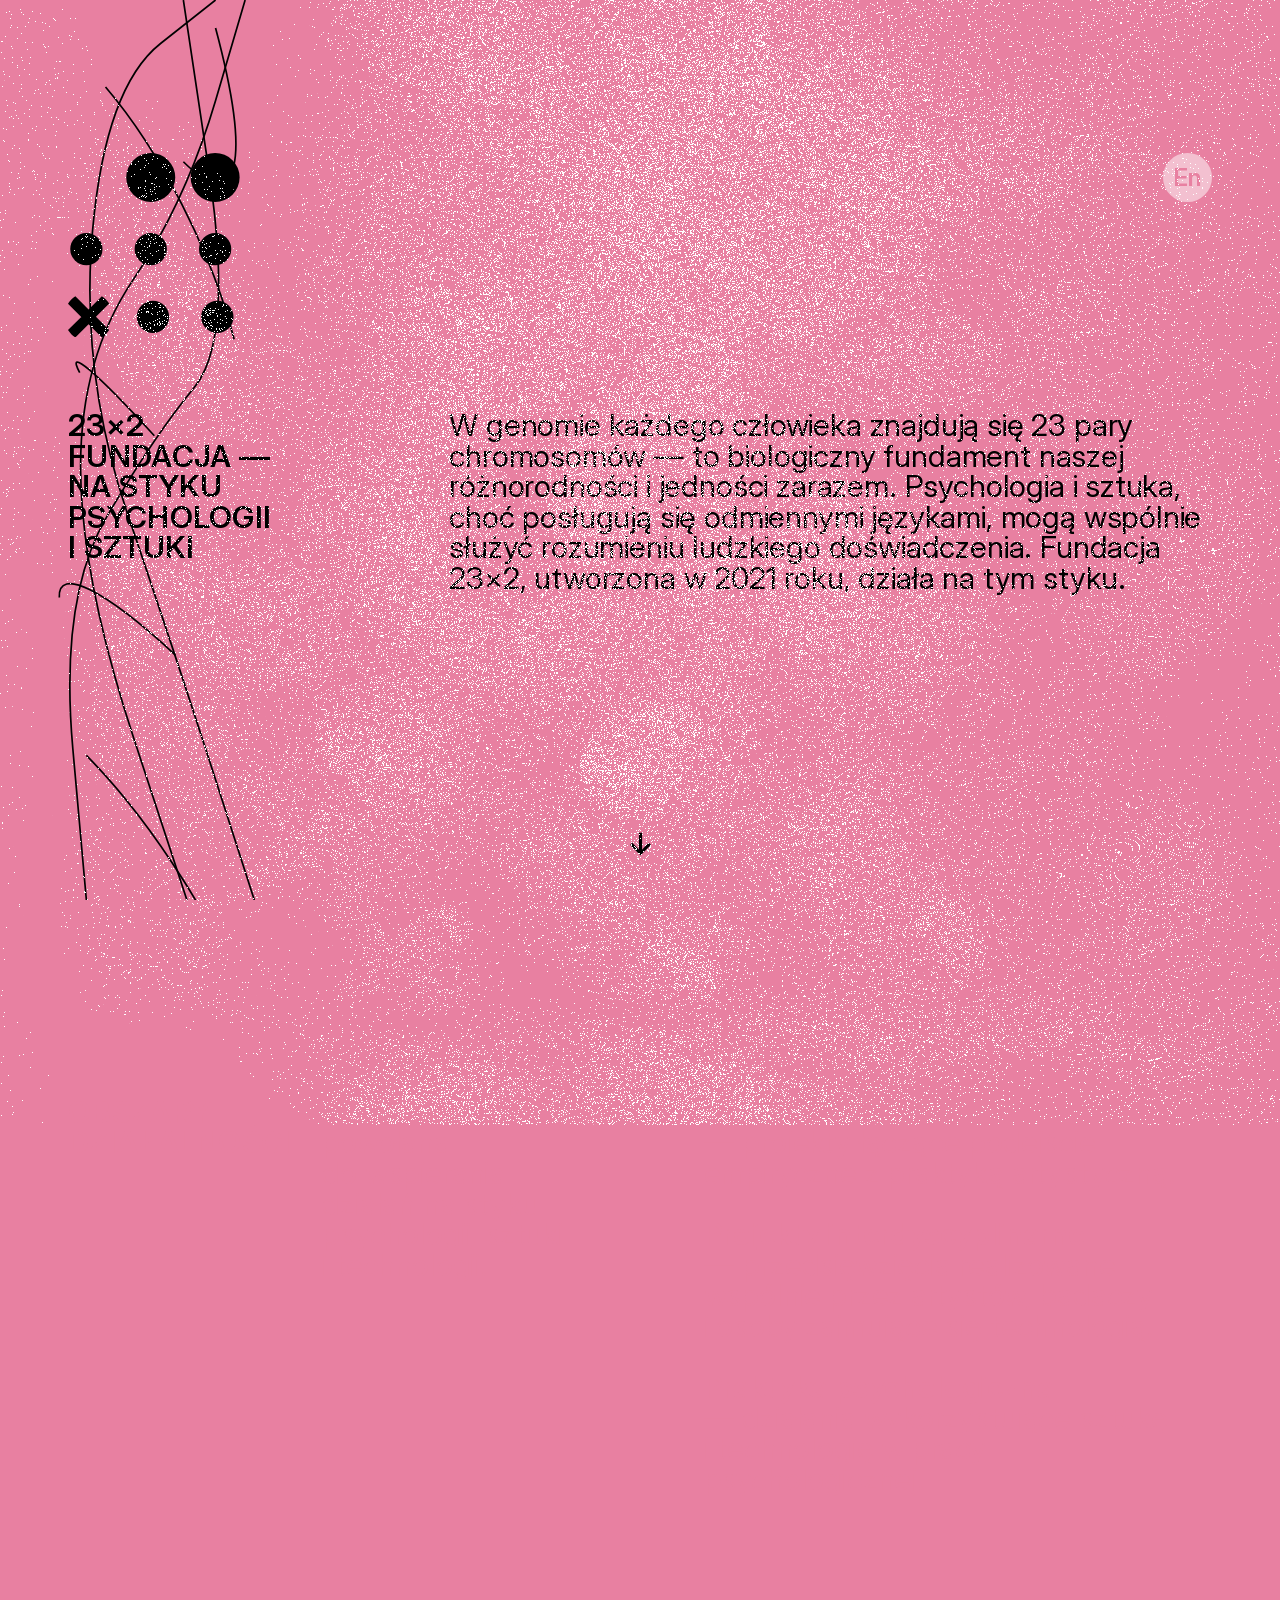
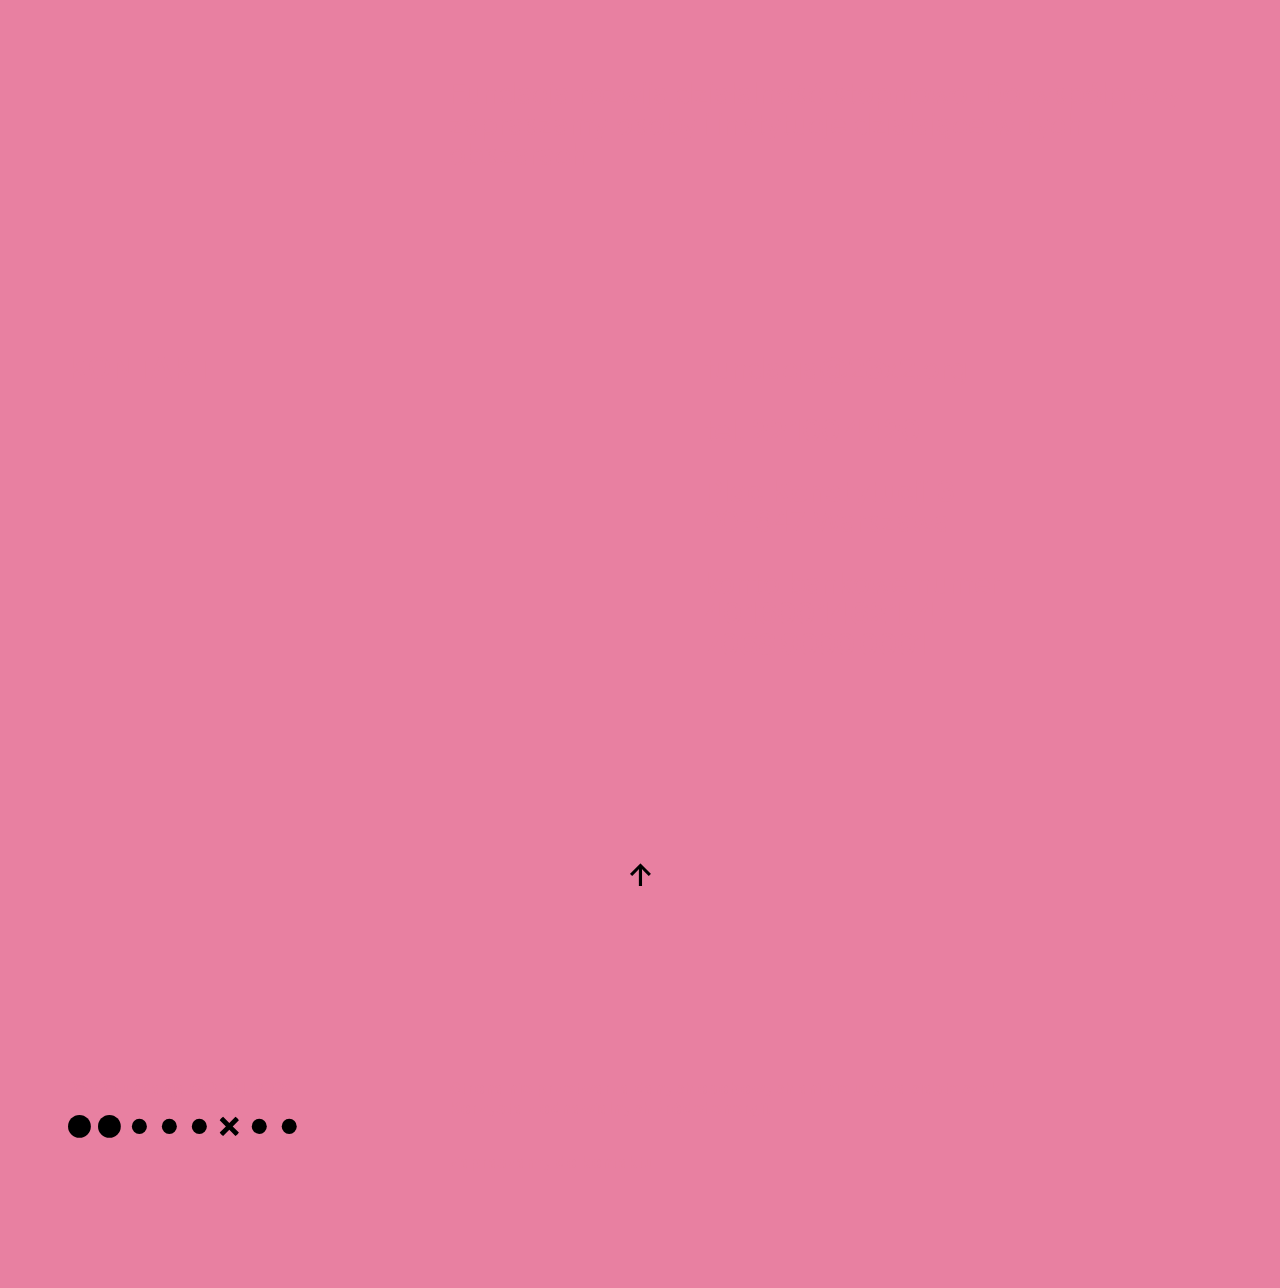
==== en/index.html @ e5a3f47c "Updates" ====
<!DOCTYPE html><html lang="en-US"><head>
  <meta charset="utf-8">
  <title>23×2 Foundation</title>
  <meta name="viewport" content="width=device-width, initial-scale=1.0">
  <meta name="application-name" content="23×2">
  <meta http-equiv="X-UA-Compatible" content="IE=edge">
  <link rel="preload" href="/assets/InterVariable-CWi-zmRD.woff2" as="font" type="font/woff2" crossorigin="anonymous">
  <link rel="icon shortcut" type="image/png" href="/assets/favico-CVRxrPif.png" sizes="512x512">
  <link rel="icon" href="/assets/favico-KwMfL0SA.svg" type="image/svg+xml">
  <link rel="canonical" href="https://23x2.org/?EN">
  
  
  
  <script>
    const searchParams = new URLSearchParams(window.location.search);
    const hasEnParam = searchParams.has('en') || searchParams.has('EN');
    const initialLang = hasEnParam ? 'en' : 'pl';
    document.documentElement.lang = initialLang === 'pl' ? 'pl-PL' : 'en-US';
  </script>
  <script type="module" crossorigin="" src="/assets/index-DliOSBkk.js"></script>
  <link rel="stylesheet" crossorigin="" href="/assets/index-CtleP8-W.css">
<link rel="alternate" hreflang="pl" href="https://23x2.org/"><link rel="alternate" hreflang="en" href="https://23x2.org/?EN"><link rel="alternate" hreflang="x-default" href="https://23x2.org/"></head>

<body class="hidden" id="top" style="visibility: hidden;">
  <svg id="connectionPath" width="100%" height="100%"></svg>
  <r-grid columns="9" columns-s="6">
    <r-cell span="row" class="spacer"></r-cell>

    <r-cell span="row" class="margin-b-8">
    <svg id="logo" xmlns="http://www.w3.org/2000/svg" viewBox="0 0 87.24 93.78">
      <g>
        <circle cx="74.8" cy="12.45" r="12.45" style="fill: #fbae17;"></circle>
        <circle cx="42.07" cy="12.45" r="12.45" style="fill: #4274b8;"></circle>
      </g>
      <g>
        <circle cx="9.34" cy="48.87" r="8.21" style="fill: #ec186a;"></circle>
        <circle cx="42.07" cy="48.87" r="8.21" style="fill: #6dbd45;"></circle>
        <circle cx="74.8" cy="48.87" r="8.21" style="fill: #32bec0;"></circle>
      </g>
      <g>
        <path d="M3.74,72.85c-.73.47-1.43,1.02-2.07,1.67s-1.19,1.34-1.67,2.07l6.73,6.73L0,90.04c.47.73,1.02,1.43,1.67,2.07s1.34,1.19,2.07,1.67l6.73-6.73,6.73,6.73c.73-.47,1.43-1.02,2.07-1.67s1.19-1.34,1.67-2.07l-6.73-6.73,6.73-6.73c-.47-.73-1.02-1.43-1.67-2.07s-1.34-1.19-2.07-1.67l-6.73,6.73-6.73-6.73Z" style="fill: #ee4623;"></path>
        <circle cx="43.19" cy="83.32" r="8.21" style="fill: #6a50a0;"></circle>
        <circle cx="75.92" cy="83.32" r="8.21" style="fill: #dfd91e;"></circle>
      </g>
    </svg>

    <div class="language-switcher">
        <a href="/" data-lang="pl" title="Polski" class="">Pl</a>
        <a href="/?EN" data-lang="en" title="English" class="active" aria-current="page">En</a>
    </div>

    </r-cell>

    <r-cell span="3" span-s="row" class="margin-b-2">
      <h2 data-translate="title-23x2">23×2<br>Foundation<br>— At The Intersection Of Psychology<br>And Art</h2>
    </r-cell>
    <r-cell span="6" span-s="row" class="margin-b-6">
      <p data-translate="paragraph-chromosomes">Within every human genome are 23 pairs of chromosomes — the biological foundation of both our diversity and our unity. Psychology and art, though they use different languages, can complement one another in the effort to understand human experience. Established in 2021, the 23×2 Foundation works at this intersection.</p>
      </r-cell>

        <r-cell span="row" class="down animated-character"><a href="#more">↓</a></r-cell>
        <r-cell span="row" span-s="row" class="spacer" id="more"></r-cell>

        <r-cell span="2" span-s="row" class="margin-b-2">
          <h2 data-translate="title-assumptions">Areas<br>of work</h2>
        </r-cell>
        <r-cell span="3-4" span-s="row">
          <p data-translate="paragraph-goal">The Foundation was established to support work at the intersection of psychology, art, and technology.</p>
          </r-cell>
          <r-cell span="6-9" span-s="row" class="margin-b-8">
          <p data-translate="paragraph-research"><strong>Research</strong><br> — projects combining empirical inquiry with artistic practice.</p>
          <p data-translate="paragraph-support"><strong>Interdisciplinary projects</strong><br> — work carried out jointly by artists, researchers, and people working with technology.</p>
            <p data-translate="paragraph-tools"><strong>Psychological practice</strong><br> — initiatives using art and technology in psychological work.</p>
          </r-cell>

          <r-cell span="row" span-s="row" class="spacer"></r-cell>

          <r-cell span="3" span-s="row" class="margin-b-2">
            <!-- Left blank, intentionally removed heading -->
          </r-cell>
          <r-cell span="4-9" span-s="row" class="margin-b-8">
            <p data-translate="paragraph-development">The Foundation is developing its work gradually. We welcome contact from people and institutions active in these areas.</p>
          </r-cell>

          <r-cell span="row" class="spacer"></r-cell>


            <r-cell span="5" span-s="row" class="margin-b-2">
              <h2 data-translate="title-contact">Contact</h2>
            </r-cell>
              <r-cell span="6-9" span-s="row" class="margin-b-2">
                <p data-translate="contact-email"><a href="mailto:fundacja@23x2.org">fundacja@23x2.org</a></p>
                <p data-translate="title-phone">phone  +48 <strong>22 100 4420</strong></p>
               <p data-translate="contact-address"><strong>Plac Konstytucji</strong> 3<br>00⁃647 Warsaw</p>
               
              
               <p data-translate="bank-account">bank account number<br><strong>40 1600 1462 1747<br>7068 9000 0001</strong></p>
              </r-cell>


            <r-cell span="row" class="down animated-character"><a href="#top" title="do góry strony">↑</a></r-cell>
    

    <r-cell class="footer" span="3" span-s="row">      
      <p data-translate="footer-label">23×2 Foundation © 2021–2026</p>
      <svg id="logo-vertical" xmlns="http://www.w3.org/2000/svg" width="33%" viewBox="0 0 277.51 27.66">
        <path d="M188.18,2.2c-.81.52-1.59,1.14-2.3,1.85s-1.33,1.49-1.85,2.3l7.48,7.48-7.48,7.48c.52.82,1.14,1.59,1.85,2.3s1.49,1.33,2.3,1.85l7.48-7.48,7.48,7.48c.82-.52,1.59-1.14,2.3-1.85s1.33-1.49,1.85-2.3l-7.48-7.48,7.48-7.48c-.52-.82-1.14-1.59-1.85-2.3s-1.49-1.33-2.3-1.85l-7.48,7.48-7.48-7.48Z" style="fill: #ee4623;"></path>
        <circle cx="50.19" cy="13.83" r="13.83" style="fill: #fbae17;"></circle>
        <circle cx="13.83" cy="13.83" r="13.83" style="fill: #4274b8;"></circle>
        <circle cx="86.56" cy="13.83" r="9.13" style="fill: #ec186a;"></circle>
        <circle cx="122.92" cy="13.83" r="9.13" style="fill: #6dbd45;"></circle>
        <circle cx="159.29" cy="13.83" r="9.13" style="fill: #32bec0;"></circle>
        <circle cx="232.02" cy="13.83" r="9.13" style="fill: #6a50a0;"></circle>
        <circle cx="268.38" cy="13.83" r="9.13" style="fill: #dfd91e;"></circle>
      </svg>
    </r-cell>
    <r-cell class="footer" span="4-9" span-s="row">
      <p data-translate="footer-description">This website does not process personal data or use cookies.<br>It runs on renewable energy.</p>
      <p style="margin-top: calc(var(--unit) * 4);"><a href="mailto:fundacja@23x2.org" data-translate="cta-contact">Get in touch</a></p>
    </r-cell>
    
  </r-grid>
    <noscript>
      <style>
          /* Styles for when JavaScript is disabled */
          #top {
              display: block !important;
          }
      </style>
    </noscript>

</body></html>
---- assets/index-CtleP8-W.css ----
[data-translate]{color:#e880a1;opacity:0!important;transition:opacity var(--fade-duration, .3s) ease-in-out,color .5s ease;transition-delay:var(--fade-delay, 0s)}[data-translate].visible{color:#000;opacity:1!important}.language-switcher{float:right;border-radius:50%}.language-switcher a{display:flex;align-items:center;justify-content:center;padding:.3em;width:2em;height:2em;text-decoration:none;background-color:#ffffff80;color:#e880a1!important;border-radius:100%;transition:background-color .3s ease,color .4s ease;font-size:.8em;font-weight:600}.language-switcher a:hover,.language-switcher a.active{background-color:#000;color:#e880a1!important}.language-switcher a.active{display:none;opacity:1!important}*{margin:0;padding:0;box-sizing:border-box}#connectionPath{position:fixed;top:0;left:0;pointer-events:none;z-index:-1;width:100%;height:100%}svg#logo{width:15%}svg#logo-vertical{width:60%}#logo circle,#logo path,#logo-vertical path,#logo-vertical circle{fill:#000!important}#connectionPath path{fill:none;stroke-width:1.7px;stroke:#000}canvas{pointer-events:none}r-grid{position:relative;z-index:0;font-size:1.8em}#scrolling{z-index:101}p,h1,h2,h3{color:#000;mix-blend-mode:normal}canvas{position:fixed;top:-25vh;left:-10vw;width:120vw;height:150vh;z-index:100;transition:opacity .3s ease}@media (prefers-reduced-motion: reduce){canvas{opacity:.05!important}.animated-character{animation:none!important;transform:translateY(0)!important}}p,h1,h2,h3{mix-blend-mode:normal}h1 a{transition:transform .23s ease-in-out}h1 a span{transition:font-weight .5s ease-in-out}html{scroll-behavior:smooth;overflow-x:clip}body.hidden{visibility:hidden}.title{margin:auto;width:fit-content}.title r-cell{overflow:visible}.dot{width:256px;height:256px;display:block}canvas.dot{margin-left:-20px}a{transition:color .1s ease-in-out,text-decoration-color .3s ease-in-out;text-decoration:underline;text-decoration-thickness:.1em;word-break:keep-all}a:hover,p a:hover,quote a:hover,.down a:hover{text-decoration-color:#0000;color:#fff}a.langswitcher{float:right}p,quote,li{-webkit-hyphens:none;hyphens:none}.down a,.footer>a{text-decoration:none;transition:color .2s ease-in-out;font-weight:600}.down a{padding:1em}.down{margin:5em auto;text-align:center}.footer{font-size:calc(var(--fontSize));font-weight:600}.footer p{margin:2em 0 1em;line-height:calc(var(--fontSize) * 1.2)}.footer>a{margin-right:1.6em}.footer>a:hover{color:var(--accent-color)}#scrolling{position:fixed;bottom:20px;left:0;right:0;margin-left:auto;margin-right:auto;opacity:0;transition:opacity .5s ease-out;-webkit-backdrop-filter:blur(5px);backdrop-filter:blur(5px);background-color:var(--lighter);color:#fff;width:1em;height:1em;padding:.6em 1em 1.4em;border-radius:50%;text-align:center}body.top #scrolling{opacity:1}body.top~#scrolling{animation:scroll 2s ease-in-out infinite}@keyframes scroll{0%{opacity:0}to{opacity:1}}.animated-character{animation:bounce 2s ease-in-out infinite}@keyframes bounce{0%,to{transform:translateY(0)}50%{transform:translateY(-.5em)}}quote{hanging-punctuation:first;font-feature-settings:"ss03"}quote:before{content:open-quote;font-size:calc(var(--fontSize) * 2)}quote:after{content:close-quote}h3{text-transform:uppercase}p a[href*="//"]:not([href*="23x2.org"]):after,quote a[href*="//"]:not([href*="23x2.org"]):after{content:"◦";text-decoration:none;display:inline;white-space:nowrap;word-break:keep-all}p a[href*="//"]:not([href*="23x2.org"]):visited:after,quote a[href*="//"]:not([href*="23x2.org"]):visited:after{content:"•";text-decoration:none;display:inline;word-break:keep-all}r-cell.spacer{margin-bottom:calc(var(--unit) * 10)}@font-face{font-family:InterVariable;font-style:normal;font-weight:200 600;font-display:block;src:url(/assets/InterVariable-CWi-zmRD.woff2) format("woff2")}@font-face{font-family:InterVariable;font-style:italic;font-weight:200 600;font-display:block;src:url(/assets/InterVariable-Italic-d6KXgdvN.woff2) format("woff2")}@font-face{font-family:Inter;font-style:normal;font-weight:200;font-display:block;src:url(/assets/Inter-Regular-B0QUfDW0.woff2) format("woff2")}@font-face{font-family:Inter;font-style:italic;font-weight:200;font-display:block;src:url(/assets/Inter-Italic-B_ozvy2G.woff2) format("woff2")}@font-face{font-family:Inter;font-style:normal;font-weight:600;font-display:block;src:url(/assets/Inter-SemiBold-_JLwM7Yv.woff2) format("woff2")}@font-face{font-family:Inter;font-style:italic;font-weight:600;font-display:block;src:url(/assets/Inter-SemiBoldItalic-C4gNvuGw.woff2) format("woff2")}@font-face{font-family:InterDisplay;font-style:normal;font-weight:200;font-display:block;src:url(/assets/InterDisplay-Regular-C0mmbI_t.woff2) format("woff2")}@font-face{font-family:InterDisplay;font-style:italic;font-weight:200;font-display:block;src:url(/assets/InterDisplay-Italic-Ceakq4P4.woff2) format("woff2")}@font-face{font-family:InterDisplay;font-style:normal;font-weight:600;font-display:block;src:url(/assets/InterDisplay-SemiBold-J6ePsRbj.woff2) format("woff2")}@font-face{font-family:InterDisplay;font-style:italic;font-weight:600;font-display:block;src:url(/assets/InterDisplay-SemiBoldItalic-Hwqo_RGe.woff2) format("woff2")}:root{--icon-outline-url: url("data:image/svg+xml;charset=utf-8,%3Csvg width='18' height='18' fill='none' xmlns='http://www.w3.org/2000/svg'%3E%3Crect x='1.75' y='1.75' width='14.5' height='14.5' rx='.5' stroke='%23000' stroke-width='1.5'/%3E%3C/svg%3E");--icon-checkmark-url: url("data:image/svg+xml;charset=utf-8,%3Csvg width='18' height='18' fill='none' xmlns='http://www.w3.org/2000/svg'%3E%3Cpath d='M4.7 9.3l3.4 3.3 5.7-5.7-1.5-1.6-4.2 4.2-1.8-1.8-1.6 1.6z' fill='%23000'/%3E%3C/svg%3E");--sansFont: "Inter, sans-serif";--titleFont: "Inter, sans-serif";--monoFont: "IBM Plex Mono";--fontSize: 17px;--unit: calc(var(--fontSize) * .5);--line-height: calc(var(--fontSize) * 1.8);--baseline: var(--unit);--body-padding-x: calc(var(--unit) * 8);--body-padding-y: calc(var(--unit) * 8);--body-bleed: calc(var(--unit) * 16);--body-max-width: calc(var(--unit) * 152);--blockSpacingTop: 0px;--blockSpacingBottom: var(--line-height);--hr-weight: 2px;--h1-margin-bottom: var(--line-height);--h3-margin-bottom: calc(var(--unit) * 0);--column-gap: calc(var(--unit) * 8);--row-gap: calc(var(--unit) * 8);--column-gap-compact: calc(var(--unit) * 4);--row-gap-compact: calc(var(--unit) * 2);--displayScale: 1;--pixel: 1px;--foreground-color-rgb: 0, 0, 0;--foreground-color-a: 1;--foreground-color-a-dimmed: .4;--foreground-color: rgba(var(--foreground-color-rgb), var(--foreground-color-a));--foreground-color-dimmed: rgba(var(--foreground-color-rgb), var(--foreground-color-a-dimmed));--box-link-hover-color: rgba(var(--foreground-color-rgb), 1);--accent-color: #d0005f;--menu-active-color: var(--foreground-color);--menu-inactive-color: rgba(0, 0, 0, .3);--letterbox-color: #E880A1;--bright: #fff;--dark: #000;--lighter: rgba(0, 0, 0, .42);--darker: rgba(0, 0, 0, .66)}@supports (font-variation-settings: normal){:root{--sansFont: "InterVariable, sans-serif";--titleFont: "InterVariable, sans-serif";font-feature-settings:"liga" 1,"calt" 1}}@supports (font-variation-settings: normal){:root{--sansFont: InterVariable;--titleFont: InterVariable}}@media only screen and (-webkit-min-device-pixel-ratio: 1.5),only screen and (min-resolution: 1.5dppx){:root{--displayScale: 1.5;--pixel: .75px }}@media only screen and (-webkit-min-device-pixel-ratio: 2),only screen and (min-resolution: 2dppx){:root{--displayScale: 2;--pixel: .5px }}@media only screen and (-webkit-min-device-pixel-ratio: 2.5),only screen and (min-resolution: 2.5dppx){:root{--displayScale: 2.5;--pixel: .4px }}@media only screen and (-webkit-min-device-pixel-ratio: 3),only screen and (min-resolution: 3dppx){:root{--displayScale: 3;--pixel: .3333333333px }}@media only screen and (-webkit-min-device-pixel-ratio: 3.5),only screen and (min-resolution: 3.5dppx){:root{--displayScale: 4;--pixel: .25px }}*{font:inherit;line-height:inherit;font-feature-settings:"liga" 1,"ss02" 0,"ss03" 0,"dlig" 1}a,abbr,acronym,address,applet,article,aside,audio,b,big,blockquote,body,canvas,caption,center,cite,code,dd,del,details,dfn,div,dl,dt,em,embed,fieldset,figcaption,figure,footer,form,grid,h1,h2,h3,h4,h5,h6,header,hgroup,hr,html,i,iframe,img,ins,kbd,label,legend,li,main,mark,menu,nav,noscript,object,ol,output,p,pre,q,s,samp,section,small,span,strike,sub,summary,sup,table,tbody,td,tfoot,th,thead,time,tr,tt,u,ul,var,video{margin:0;padding:0;border:0;vertical-align:baseline}h1,h2,h3{text-transform:uppercase}blockquote,q{quotes:none}blockquote:after,blockquote:before,q:after,q:before{content:"";content:none}a,a:visited{color:inherit}li{margin-left:0;margin-bottom:var(--baseline)}li>p+ol,li>p+ul{margin-top:calc(var(--baseline) * -1)}li>p+ol{margin-top:calc(var(--unit) * -2)}li.task-list-item{list-style-type:none}li.task-list-item>input[type=checkbox]{list-style:none;margin-right:.5em;margin-left:-1.4em;background:none;-webkit-appearance:none;-moz-appearance:none;appearance:none;width:1.5em;height:var(--baseline);display:inline-block;position:relative;border:none;opacity:1}li.task-list-item>input[type=checkbox]:after,li.task-list-item>input[type=checkbox]:before{display:block;position:absolute;content:"X";color:transparent;left:0;top:-.25em;bottom:-.25em;width:1.1em;background-size:contain;background-repeat:no-repeat;background-position:50%;--webkit-touch-callout: none }li.task-list-item>input[type=checkbox]:after{background-image:var(--icon-outline-url)}li.task-list-item>input[type=checkbox][checked]:before{background-image:var(--icon-checkmark-url)}@supports ((-webkit-mask-image: linear-gradient(rgba(0,0,0,1),red)) or(mask-image: linear-gradient(rgba(0,0,0,1),red))){li.task-list-item>input[type=checkbox]:after,li.task-list-item>input[type=checkbox]:before{-webkit-mask-size:contain;mask-size:contain;-webkit-mask-repeat:no-repeat;mask-repeat:no-repeat;-webkit-mask-position:center center;mask-position:center center}li.task-list-item>input[type=checkbox]:after{background:var(--foreground-color);-webkit-mask-image:var(--icon-outline-url);mask-image:var(--icon-outline-url)}li.task-list-item>input[type=checkbox][checked]:before{background:var(--foreground-color);-webkit-mask-image:var(--icon-checkmark-url);mask-image:var(--icon-checkmark-url)}}.compact>li>p+ol,.compact>li>p+ul{margin-top:calc(var(--blockSpacingBottom) * -1)}ol,ul{list-style-position:outside;--list-indentation: 2em }ol.compact>li,ul.compact>li{margin-bottom:0}ul{padding-left:1.3em}ul.plain{list-style:none}ol[start]{-webkit-padding-start:var(--list-indentation);padding-inline-start:var(--list-indentation)}ol:not([start]){list-style:none;counter-reset:ol-counter;padding-left:var(--list-indentation)}ol:not([start])>li{counter-increment:ol-counter;position:relative}ol:not([start])>li:before{content:counter(ol-counter) ". ";font-weight:600;font-variant-numeric:tabular-nums;position:absolute;--space: .5em;--width: calc(var(--list-indentation) - var(--space));left:calc(-1 *(var(--width) + var(--space)));width:var(--width);height:var(--lineHeight);text-align:left}:root{font-family:var(--sansFont),-system-ui,system-ui,sans-serif;font-size:var(--fontSize);line-height:var(--line-height);color:var(--foreground-color);letter-spacing:-.01em;-webkit-text-size-adjust:100%;-moz-text-size-adjust:100%;text-size-adjust:100%;font-variant-ligatures:contextual common-ligatures;background-color:var(--letterbox-color)}body{-webkit-overflow-scrolling:touch;margin:0 auto;padding:var(--body-padding-y) var(--body-padding-x);max-width:var(--body-max-width);min-height:100vh;box-sizing:border-box;background:var(--background-color)}@media (max-width: 1024px){body{--body-padding-y: calc(var(--unit) * 4) }svg#logo{width:30%}#connectionPath path{fill:none;stroke-width:.9px;stroke:#000}p{-webkit-hyphens:auto;hyphens:auto}svg#logo{width:35%}svg#logo-vertical{width:33%}}@media (max-width: 640px){body{--body-padding-x: calc(var(--unit) * 3);--body-padding-y: calc(var(--unit) * 2) }svg#logo{width:55%}svg#logo-vertical{width:80%}}.margin-b-1{margin-bottom:var(--unit)}.margin-b-2{margin-bottom:calc(var(--unit) * 2)}.margin-b-3{margin-bottom:calc(var(--unit) * 3)}.margin-b-4{margin-bottom:calc(var(--unit) * 4)}.margin-b-5{margin-bottom:calc(var(--unit) * 5)}.margin-b-6{margin-bottom:calc(var(--unit) * 6)}.margin-b-7{margin-bottom:calc(var(--unit) * 7)}.margin-b-8{margin-bottom:calc(var(--unit) * 8)}.dimmed{color:var(--foreground-color-dimmed)}.nowrap{white-space:nowrap;word-break:break-word}.fullwidth{width:120%;height:auto;object-fit:contain;margin-left:-10%}r-cell.fullwidth{grid-column:1/-1}.font-title-1{font-weight:600;font-size:2rem;line-height:2.5rem}.font-title-1,.font-title-2{font-family:var(--titleFont)}.font-title-2{font-weight:600;font-size:1.5rem;line-height:2rem;letter-spacing:.01em}@media (min-width: 641px){.only-viewport-xsmall{display:none}}@media (min-width: 1025px){.only-viewport-small{display:none}}.bold,b,strong{font-weight:600}.italic,em,i{font-style:italic}small{font-size:.8em;letter-spacing:0;line-height:1.4}time{color:var(--foreground-color-dimmed)}address,article,aside,blockquote,dd,div.highlighter-rouge,dl,dt,fieldset,figure,form,h1,h2,h3,h4,h5,h6,nav,ol,p,pre,r-grid,table,tfoot,ul,video{margin-top:var(--blockSpacingTop);margin-bottom:var(--blockSpacingBottom)}:first-child{margin-top:unset}blockquote{position:relative;--color: rgba(var(--foreground-color-rgb), .13);padding-left:1em;border-left:.2rem solid var(--color);font-style:italic;font-weight:200;opacity:.7}blockquote:before{content:"“";font-size:1.5em;height:.6em;font-family:Georgia,serif;font-weight:600;color:var(--color);position:absolute;left:-1em;background:#fff;pointer-events:none;-webkit-user-select:none;-moz-user-select:none;-ms-user-select:none;user-select:none}h1{font-weight:600;font-size:2rem;line-height:2.5rem;margin-top:calc(var(--line-height) * 2);margin-bottom:var(--h1-margin-bottom)}h1,h2{font-family:var(--titleFont)}h2{font-weight:600;letter-spacing:.01em;padding-right:1em}*+h2{margin-top:3rem}h3,h4,h5,h6{font-size:inherit;font-weight:600;margin-bottom:var(--h3-margin-bottom)}h3+h1,h3+h1.single-line,h4+h1,h4+h1.single-line{margin-top:calc(var(--baseline) * 3)}h3.single-line+h1,h3.single-line+h1.single-line,h3.single-line+h2,h3.single-line+h2.single-line,h4.single-line+h1,h4.single-line+h1.single-line,h4.single-line+h2,h4.single-line+h2.single-line{margin-top:var(--line-height)}h3+h2,h3+h2.single-line,h4+h2,h4+h2.single-line{margin-top:var(--baseline)}[class^=only-viewport-]+h1,[class^=only-viewport-]+h2,[class^=only-viewport-]+h3,[class^=only-viewport-]+h4,[class^=only-viewport-]+h5,[class^=only-viewport-]+h6,hr+h1,hr+h2,hr+h3,hr+h4,hr+h5,hr+h6{margin-top:unset}hr:first-child{margin-top:calc(var(--hr-weight) /-2);margin-bottom:calc(var(--line-height) - var(--hr-weight)/2)}hr:last-child{margin-bottom:calc(var(--hr-weight)/-2)}hr,hr:last-child,hr:only-child{margin-top:calc(var(--line-height) - var(--hr-weight)/2)}hr,hr:only-child{border:none;background:var(--foreground-color);height:var(--hr-weight);margin-bottom:calc(var(--line-height) - var(--hr-weight)/2)}*+hr:last-child{margin-top:calc(var(--hr-weight)/-2)}hr:not(:first-child){margin-top:var(--line-height);margin-bottom:calc(var(--line-height) - var(--hr-weight))}r-grid>hr{grid-column:1/-1}r-grid>hr,r-grid>hr:not(:first-child):not(:last-child){margin-top:calc(var(--line-height) - var(--hr-weight));margin-bottom:0}picture{display:block;margin-top:var(--blockSpacingTop);margin-bottom:var(--blockSpacingBottom)}img,img:first-child,img:last-child{display:block;margin-top:calc(var(--unit) * 2);margin-bottom:calc(var(--unit) * 2)}img.inline,img:first-child.inline,img:last-child.inline{display:inline;vertical-align:center}img:only-child,picture>img,picture>img:first-child,picture>img:last-child{margin:0}*+img{margin-top:calc(var(--baseline) * -1)}img.cover,img.fill{-o-object-fit:cover;object-fit:cover}r-grid>r-cell>img,r-grid>r-cell>p>img,r-grid>r-cell>p>picture>img,r-grid>r-cell>picture>img{-o-object-fit:contain;object-fit:contain;max-width:100%}code,pre,tt{font-family:var(--monoFont),SFMono-Regular,Consolas,Liberation Mono,Menlo,monospace;word-break:break-word;white-space:pre-wrap}.code b,.monospace b,b .code,b .monospace,b code,b pre,b tt,code b,pre b,tt b{font-weight:600}code,tt{background-color:rgba(var(--foreground-color-rgb),.07);border-radius:3px;padding:calc(var(--unit) * .25) 0}code:after,code:before,tt:after,tt:before{letter-spacing:-.2em;content:" "}pre code,pre tt{background-color:transparent;padding:0;border-radius:0}pre code:after,pre code:before,pre tt:after,pre tt:before{letter-spacing:inherit;content:none}pre{white-space:pre;word-wrap:normal;overflow-x:auto;display:block;font-size:.95rem;line-height:1.4}@media (max-width: 640px){pre{font-size:.85rem}}pre code,pre tt{white-space:pre;word-wrap:normal}table{--border-width: 1px;--border-opacity: .15;--border-color: rgba(var(--foreground-color-rgb), calc(var(--foreground-color-a) * var(--border-opacity)));overflow:auto;border-spacing:0;border-collapse:collapse;border-top:var(--border-width) solid var(--border-color);border-right:var(--border-width) solid var(--border-color);position:relative;margin-top:calc(var(--line-height) * 1 + var(--border-width) * -1);margin-bottom:calc(var(--line-height) * 1.5)}table:first-child{margin-top:calc(var(--line-height) * .5 + var(--border-width) * -1);margin-bottom:calc(var(--line-height) * .5)}table *{box-sizing:border-box}table td,table th{position:relative;padding:var(--baseline) 1em;background-image:linear-gradient(90deg,var(--border-color),var(--border-color) 1px,transparent 0,transparent calc(var(--baseline) /2));background-repeat:no-repeat;background-size:100% 100%;background-position:0 -1px}table td:after,table th:after{position:absolute;left:0;bottom:0;right:0;height:var(--border-width);background:var(--border-color);content:"A";color:transparent;pointer-events:none}table th{text-align:left;font-weight:600}table th[align=center]{text-align:center}table th[align=right]{text-align:right}p+table{margin-top:calc(var(--line-height) * 1.5 + var(--border-width) * -1)}@media (max-width: 640px){r-grid{--row-gap: calc(var(--unit) * 6) }}[flow-cols-l],[flow-cols-s],[flow-cols]{display:block;-moz-column-count:3;column-count:3;-moz-column-gap:var(--column-gap);column-gap:var(--column-gap);-moz-column-fill:balance;column-fill:balance;orphans:3;widows:3}[flow-cols-l]>h1,[flow-cols-l]>h2,[flow-cols-l]>hr,[flow-cols-s]>h1,[flow-cols-s]>h2,[flow-cols-s]>hr,[flow-cols]>h1,[flow-cols]>h2,[flow-cols]>hr{-moz-column-span:all;column-span:all}[flow-cols="1"]{-moz-column-count:1;column-count:1}[flow-cols="2"]{-moz-column-count:2;column-count:2}[flow-cols="3"]{-moz-column-count:3;column-count:3}[flow-cols="4"]{-moz-column-count:4;column-count:4}[flow-cols="5"]{-moz-column-count:5;column-count:5}[flow-cols="6"]{-moz-column-count:6;column-count:6}[flow-cols="7"]{-moz-column-count:7;column-count:7}[flow-cols="8"]{-moz-column-count:8;column-count:8}@media (max-width: 1024px){[flow-cols-s="1"]{-moz-column-count:1;column-count:1}[flow-cols-s="2"]{-moz-column-count:2;column-count:2}[flow-cols-s="3"]{-moz-column-count:3;column-count:3}[flow-cols-s="4"]{-moz-column-count:4;column-count:4}[flow-cols-s="5"]{-moz-column-count:5;column-count:5}[flow-cols-s="6"]{-moz-column-count:6;column-count:6}[flow-cols-s="7"]{-moz-column-count:7;column-count:7}[flow-cols-s="8"]{-moz-column-count:8;column-count:8}}@media (max-width: 640px){[flow-cols-xs="1"]{-moz-column-count:1;column-count:1}[flow-cols-xs="2"]{-moz-column-count:2;column-count:2}[flow-cols-xs="3"]{-moz-column-count:3;column-count:3}[flow-cols-xs="4"]{-moz-column-count:4;column-count:4}[flow-cols-xs="5"]{-moz-column-count:5;column-count:5}[flow-cols-xs="6"]{-moz-column-count:6;column-count:6}[flow-cols-xs="7"]{-moz-column-count:7;column-count:7}[flow-cols-xs="8"]{-moz-column-count:8;column-count:8}}@media (max-width: 768px){#top{overflow-x:clip}.fullwidth{width:200%;margin-left:-50%}.dot{margin-top:calc(var(--unit) * 6)}}r-grid{display:grid;--grid-tc: repeat(3, 1fr);grid-template-columns:var(--grid-tc);--grid-cs: 1;--grid-ce: -1 }r-grid>r-cell{display:block;-moz-appearance:none;appearance:none;-webkit-appearance:none}r-grid[columns="1"]{--grid-tc: repeat(1, 1fr) }r-grid[columns="2"]{--grid-tc: repeat(2, 1fr) }r-grid[columns="3"]{--grid-tc: repeat(3, 1fr) }r-grid[columns="4"]{--grid-tc: repeat(4, 1fr) }r-grid[columns="5"]{--grid-tc: repeat(5, 1fr) }r-grid[columns="6"]{--grid-tc: repeat(6, 1fr) }r-grid[columns="7"]{--grid-tc: repeat(7, 1fr) }r-grid[columns="8"]{--grid-tc: repeat(8, 1fr) }r-grid[columns="9"]{--grid-tc: repeat(9, 1fr) }r-grid>r-cell[span^="1"]{--grid-cs: 1 }r-grid>r-cell[span^="2"]{--grid-cs: 2 }r-grid>r-cell[span^="3"]{--grid-cs: 3 }r-grid>r-cell[span^="4"]{--grid-cs: 4 }r-grid>r-cell[span^="5"]{--grid-cs: 5 }r-grid>r-cell[span^="6"]{--grid-cs: 6 }r-grid>r-cell[span^="7"]{--grid-cs: 7 }r-grid>r-cell[span^="8"]{--grid-cs: 8 }r-grid>r-cell[span^="9"]{--grid-cs: 9 }r-grid>r-cell[span$="+1"],r-grid>r-cell[span="1"]{--grid-ce: 1 }r-grid>r-cell[span$="+2"],r-grid>r-cell[span$="-1"],r-grid>r-cell[span="2"]{--grid-ce: 2 }r-grid>r-cell[span$="+3"],r-grid>r-cell[span$="-2"],r-grid>r-cell[span="3"]{--grid-ce: 3 }r-grid>r-cell[span$="+4"],r-grid>r-cell[span$="-3"],r-grid>r-cell[span="4"]{--grid-ce: 4 }r-grid>r-cell[span$="+5"],r-grid>r-cell[span$="-4"],r-grid>r-cell[span="5"]{--grid-ce: 5 }r-grid>r-cell[span$="+6"],r-grid>r-cell[span$="-5"],r-grid>r-cell[span="6"]{--grid-ce: 6 }r-grid>r-cell[span$="+7"],r-grid>r-cell[span$="-6"],r-grid>r-cell[span="7"]{--grid-ce: 7 }r-grid>r-cell[span$="+8"],r-grid>r-cell[span$="-7"],r-grid>r-cell[span="8"]{--grid-ce: 8 }r-grid>r-cell[span$="+9"],r-grid>r-cell[span$="-8"],r-grid>r-cell[span="9"]{--grid-ce: 9 }r-grid>r-cell[span$="-9"]{--grid-ce: 10 }r-grid>r-cell[span]{grid-column-end:span var(--grid-ce)}r-grid>r-cell[span*="+"],r-grid>r-cell[span*="-"],r-grid>r-cell[span*=".."]{grid-column-start:var(--grid-cs)}r-grid>r-cell[span*="-"],r-grid>r-cell[span*=".."]{grid-column-end:var(--grid-ce)}r-grid>r-cell[span=row]{grid-column:1 / -1}@media only screen and (max-width: 1024px){r-grid[columns-s="1"]{--grid-tc: repeat(1, 1fr) }r-grid[columns-s="2"]{--grid-tc: repeat(2, 1fr) }r-grid[columns-s="3"]{--grid-tc: repeat(3, 1fr) }r-grid[columns-s="4"]{--grid-tc: repeat(4, 1fr) }r-grid[columns-s="5"]{--grid-tc: repeat(5, 1fr) }r-grid[columns-s="6"]{--grid-tc: repeat(6, 1fr) }r-grid[columns-s="7"]{--grid-tc: repeat(7, 1fr) }r-grid[columns-s="8"]{--grid-tc: repeat(8, 1fr) }r-grid[columns-s="9"]{--grid-tc: repeat(9, 1fr) }r-grid>r-cell[span-s^="1"]{--grid-cs: 1 }r-grid>r-cell[span-s^="2"]{--grid-cs: 2 }r-grid>r-cell[span-s^="3"]{--grid-cs: 3 }r-grid>r-cell[span-s^="4"]{--grid-cs: 4 }r-grid>r-cell[span-s^="5"]{--grid-cs: 5 }r-grid>r-cell[span-s^="6"]{--grid-cs: 6 }r-grid>r-cell[span-s^="7"]{--grid-cs: 7 }r-grid>r-cell[span-s^="8"]{--grid-cs: 8 }r-grid>r-cell[span-s^="9"]{--grid-cs: 9 }r-grid>r-cell[span-s$="+1"],r-grid>r-cell[span-s="1"]{--grid-ce: 1 }r-grid>r-cell[span-s$="+2"],r-grid>r-cell[span-s$="-1"],r-grid>r-cell[span-s="2"]{--grid-ce: 2 }r-grid>r-cell[span-s$="+3"],r-grid>r-cell[span-s$="-2"],r-grid>r-cell[span-s="3"]{--grid-ce: 3 }r-grid>r-cell[span-s$="+4"],r-grid>r-cell[span-s$="-3"],r-grid>r-cell[span-s="4"]{--grid-ce: 4 }r-grid>r-cell[span-s$="+5"],r-grid>r-cell[span-s$="-4"],r-grid>r-cell[span-s="5"]{--grid-ce: 5 }r-grid>r-cell[span-s$="+6"],r-grid>r-cell[span-s$="-5"],r-grid>r-cell[span-s="6"]{--grid-ce: 6 }r-grid>r-cell[span-s$="+7"],r-grid>r-cell[span-s$="-6"],r-grid>r-cell[span-s="7"]{--grid-ce: 7 }r-grid>r-cell[span-s$="+8"],r-grid>r-cell[span-s$="-7"],r-grid>r-cell[span-s="8"]{--grid-ce: 8 }r-grid>r-cell[span-s$="+9"],r-grid>r-cell[span-s$="-8"],r-grid>r-cell[span-s="9"]{--grid-ce: 9 }r-grid>r-cell[span-s$="-9"]{--grid-ce: 10 }r-grid>r-cell[span-s]{grid-column-end:span var(--grid-ce)}r-grid>r-cell[span-s*="+"],r-grid>r-cell[span-s*="-"],r-grid>r-cell[span-s*=".."]{grid-column-start:var(--grid-cs)}r-grid>r-cell[span-s*="-"],r-grid>r-cell[span-s*=".."]{grid-column-end:var(--grid-ce)}r-grid>r-cell[span-s=row]{grid-column:1 / -1}}@media only screen and (min-width: 1999px){r-grid[columns-l="1"]{--grid-tc: repeat(1, 1fr) }r-grid[columns-l="2"]{--grid-tc: repeat(2, 1fr) }r-grid[columns-l="3"]{--grid-tc: repeat(3, 1fr) }r-grid[columns-l="4"]{--grid-tc: repeat(4, 1fr) }r-grid[columns-l="5"]{--grid-tc: repeat(5, 1fr) }r-grid[columns-l="6"]{--grid-tc: repeat(6, 1fr) }r-grid[columns-l="7"]{--grid-tc: repeat(7, 1fr) }r-grid[columns-l="8"]{--grid-tc: repeat(8, 1fr) }r-grid[columns-l="9"]{--grid-tc: repeat(9, 1fr) }r-grid>r-cell[span-l^="1"]{--grid-cs: 1 }r-grid>r-cell[span-l^="2"]{--grid-cs: 2 }r-grid>r-cell[span-l^="3"]{--grid-cs: 3 }r-grid>r-cell[span-l^="4"]{--grid-cs: 4 }r-grid>r-cell[span-l^="5"]{--grid-cs: 5 }r-grid>r-cell[span-l^="6"]{--grid-cs: 6 }r-grid>r-cell[span-l^="7"]{--grid-cs: 7 }r-grid>r-cell[span-l^="8"]{--grid-cs: 8 }r-grid>r-cell[span-l^="9"]{--grid-cs: 9 }r-grid>r-cell[span-l$="+1"],r-grid>r-cell[span-l="1"]{--grid-ce: 1 }r-grid>r-cell[span-l$="+2"],r-grid>r-cell[span-l$="-1"],r-grid>r-cell[span-l="2"]{--grid-ce: 2 }r-grid>r-cell[span-l$="+3"],r-grid>r-cell[span-l$="-2"],r-grid>r-cell[span-l="3"]{--grid-ce: 3 }r-grid>r-cell[span-l$="+4"],r-grid>r-cell[span-l$="-3"],r-grid>r-cell[span-l="4"]{--grid-ce: 4 }r-grid>r-cell[span-l$="+5"],r-grid>r-cell[span-l$="-4"],r-grid>r-cell[span-l="5"]{--grid-ce: 5 }r-grid>r-cell[span-l$="+6"],r-grid>r-cell[span-l$="-5"],r-grid>r-cell[span-l="6"]{--grid-ce: 6 }r-grid>r-cell[span-l$="+7"],r-grid>r-cell[span-l$="-6"],r-grid>r-cell[span-l="7"]{--grid-ce: 7 }r-grid>r-cell[span-l$="+8"],r-grid>r-cell[span-l$="-7"],r-grid>r-cell[span-l="8"]{--grid-ce: 8 }r-grid>r-cell[span-l$="+9"],r-grid>r-cell[span-l$="-8"],r-grid>r-cell[span-l="9"]{--grid-ce: 9 }r-grid>r-cell[span-l$="-9"]{--grid-ce: 10 }r-grid>r-cell[span-l]{grid-column-end:span var(--grid-ce)}r-grid>r-cell[span-l*="+"],r-grid>r-cell[span-l*="-"],r-grid>r-cell[span-l*=".."]{grid-column-start:var(--grid-cs)}r-grid>r-cell[span-l*="-"],r-grid>r-cell[span-l*=".."]{grid-column-end:var(--grid-ce)}r-grid>r-cell[span-l=row]{grid-column:1 / -1}}
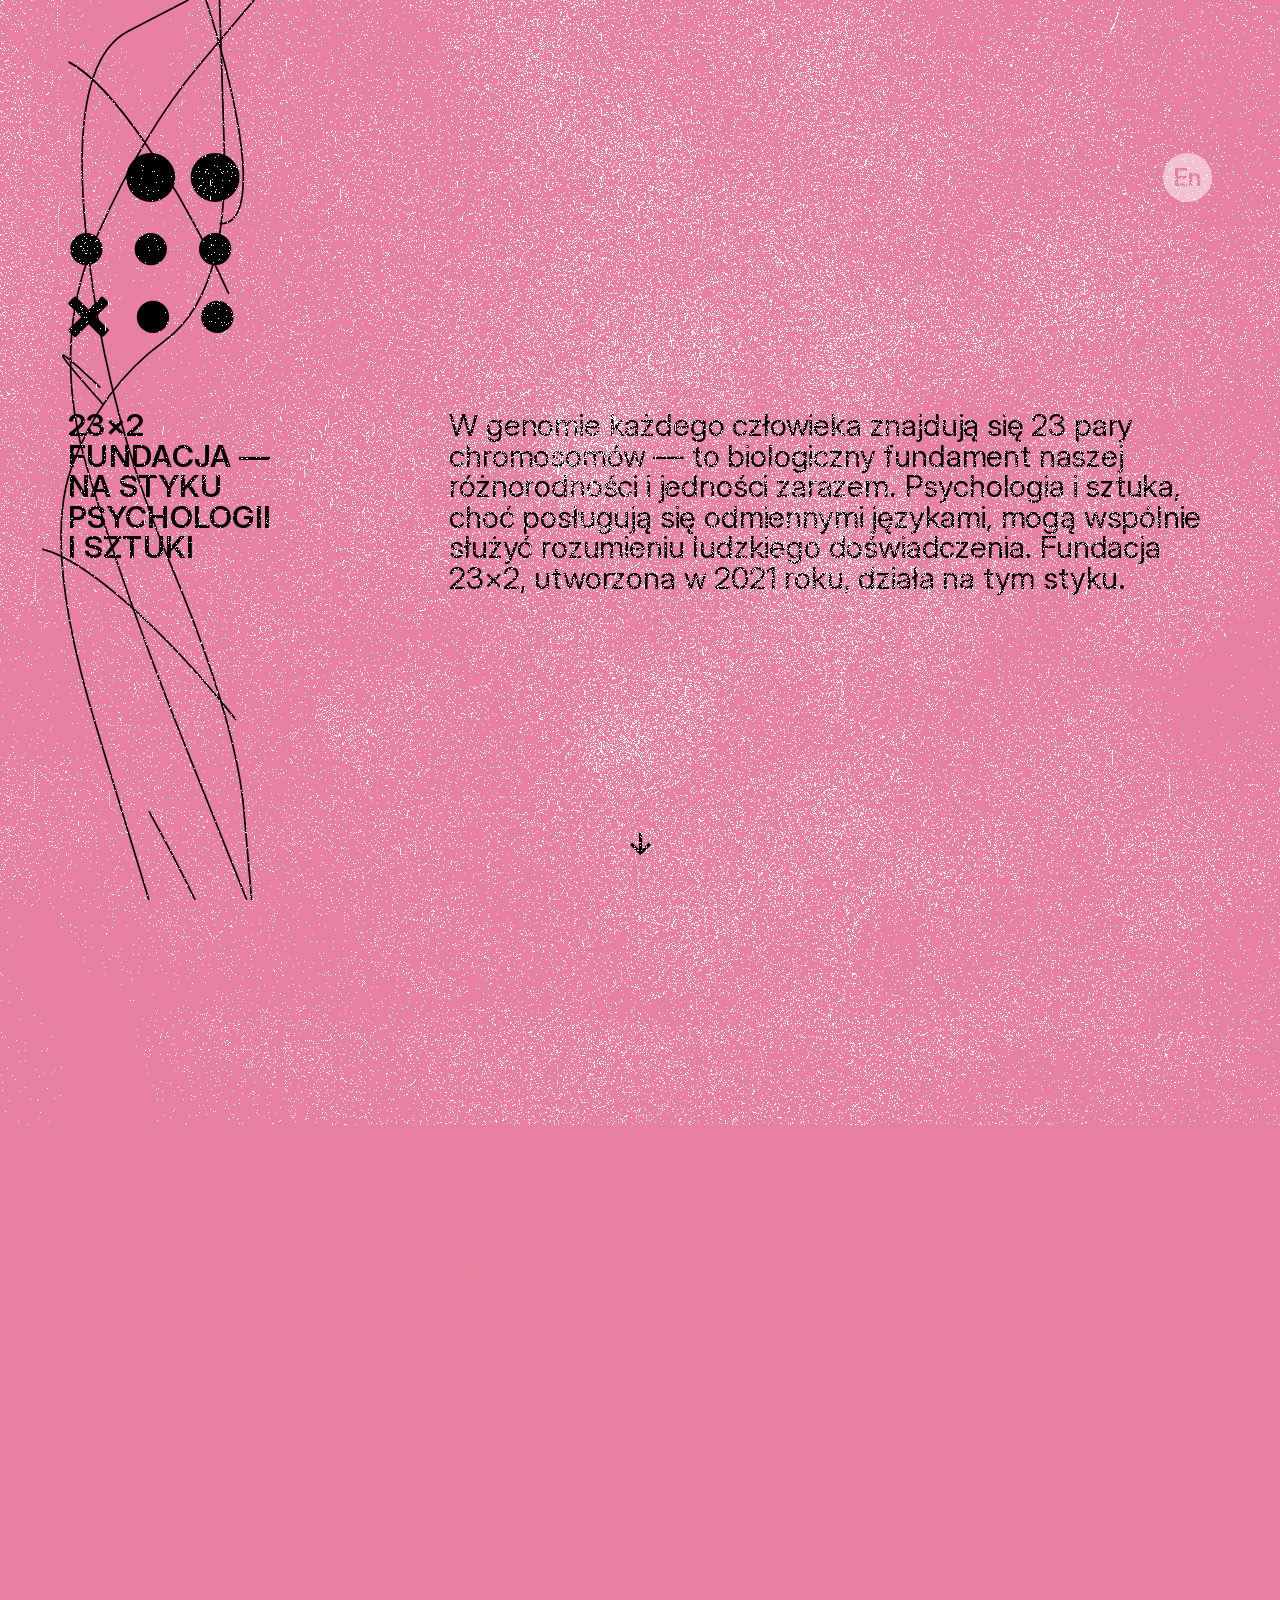
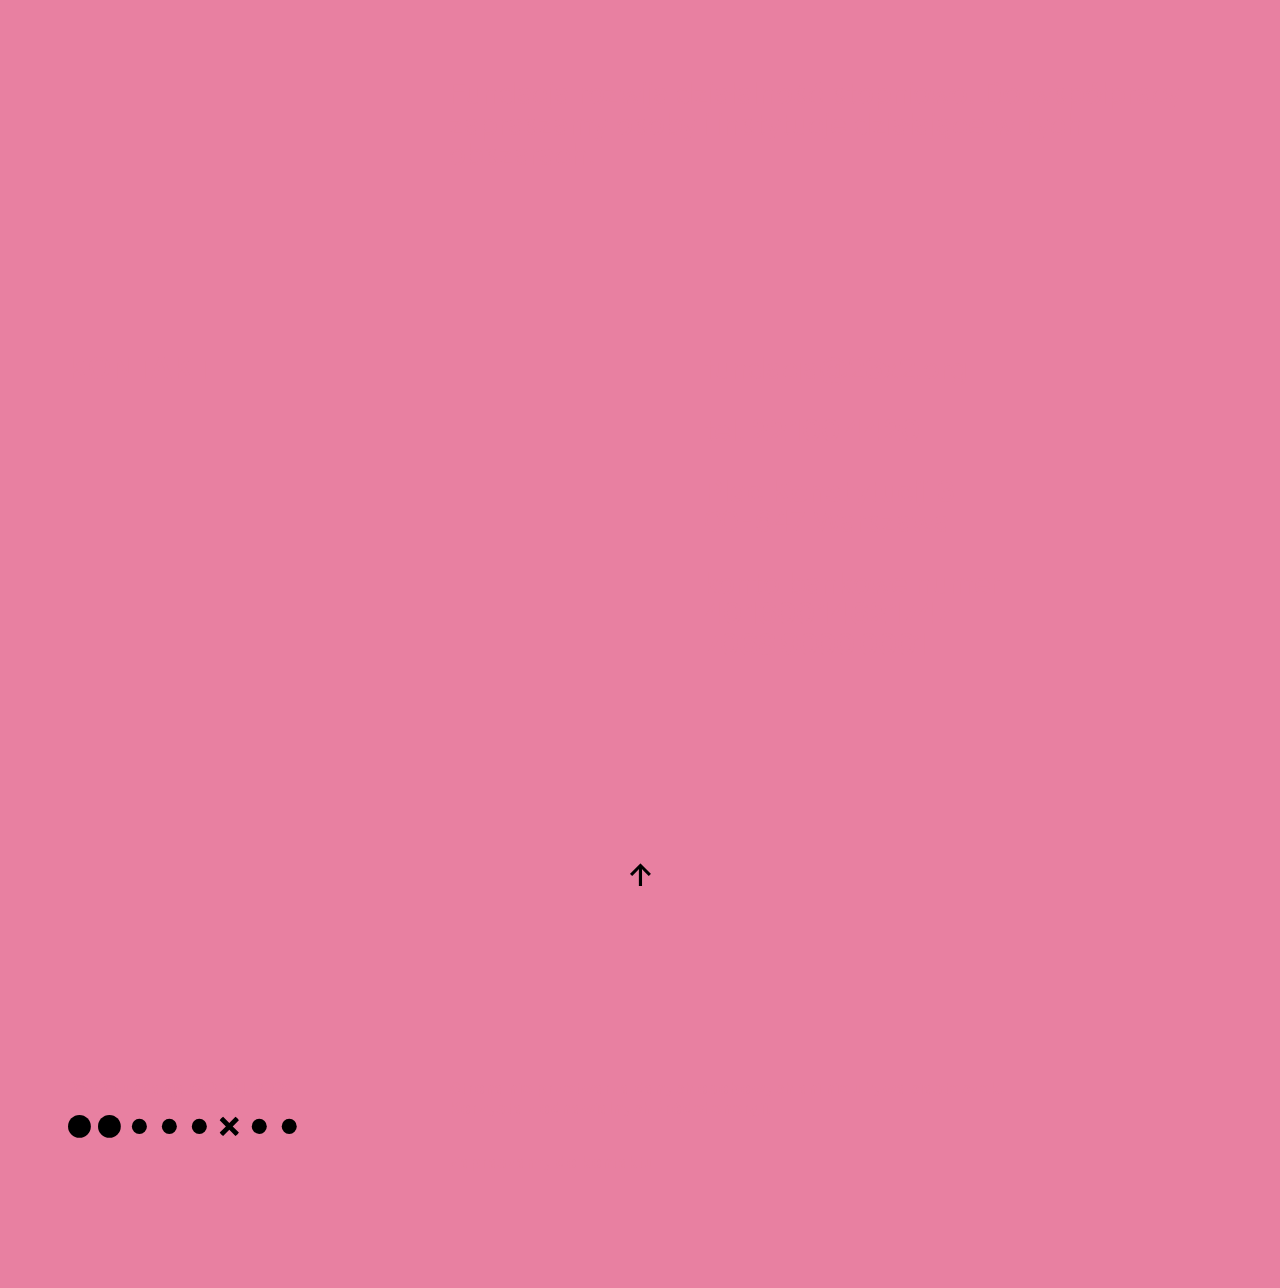
==== commit 7aeeb0a2: "Updates" ====
--- a/en/index.html
+++ b/en/index.html
@@ -17,7 +17,7 @@
     const initialLang = hasEnParam ? 'en' : 'pl';
     document.documentElement.lang = initialLang === 'pl' ? 'pl-PL' : 'en-US';
   </script>
-  <script type="module" crossorigin="" src="/assets/index-DliOSBkk.js"></script>
+  <script type="module" crossorigin="" src="/assets/index-DK_nPsS9.js"></script>
   <link rel="stylesheet" crossorigin="" href="/assets/index-CtleP8-W.css">
 <link rel="alternate" hreflang="pl" href="https://23x2.org/"><link rel="alternate" hreflang="en" href="https://23x2.org/?EN"><link rel="alternate" hreflang="x-default" href="https://23x2.org/"></head>
 
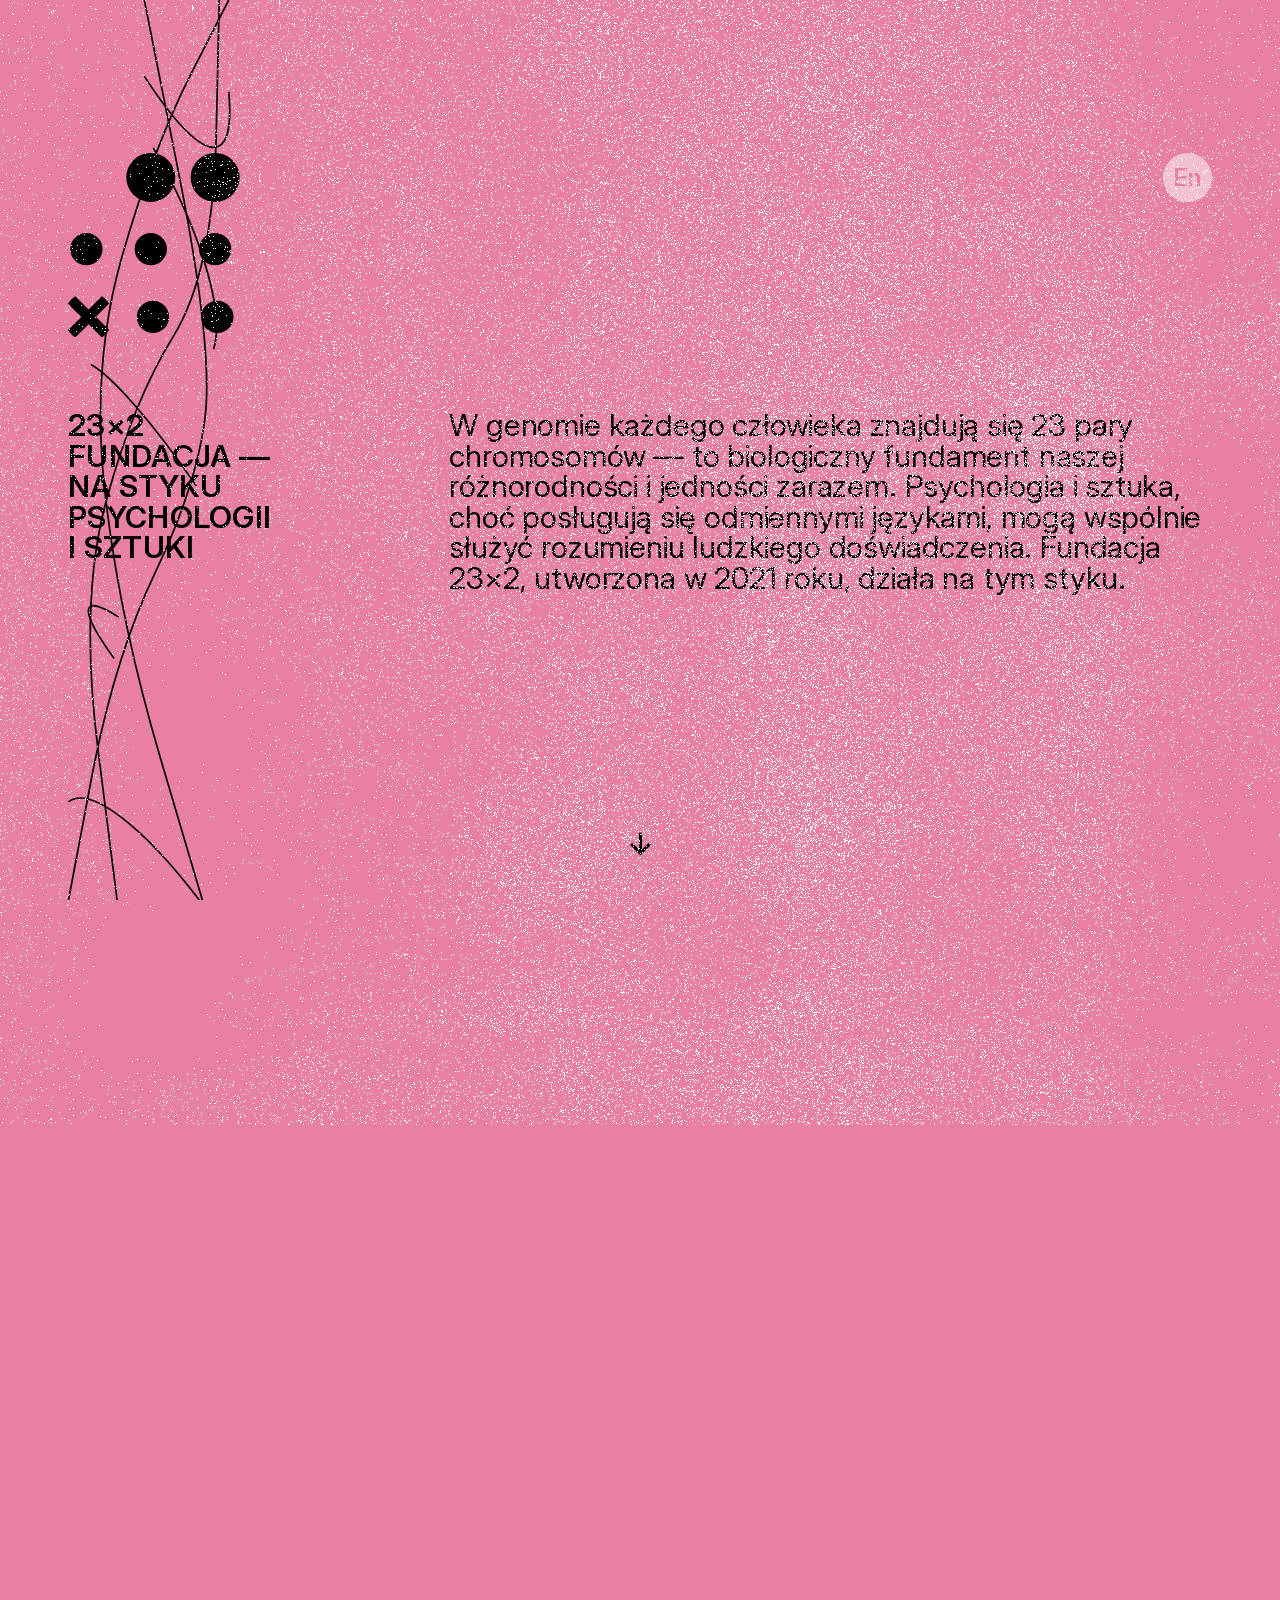
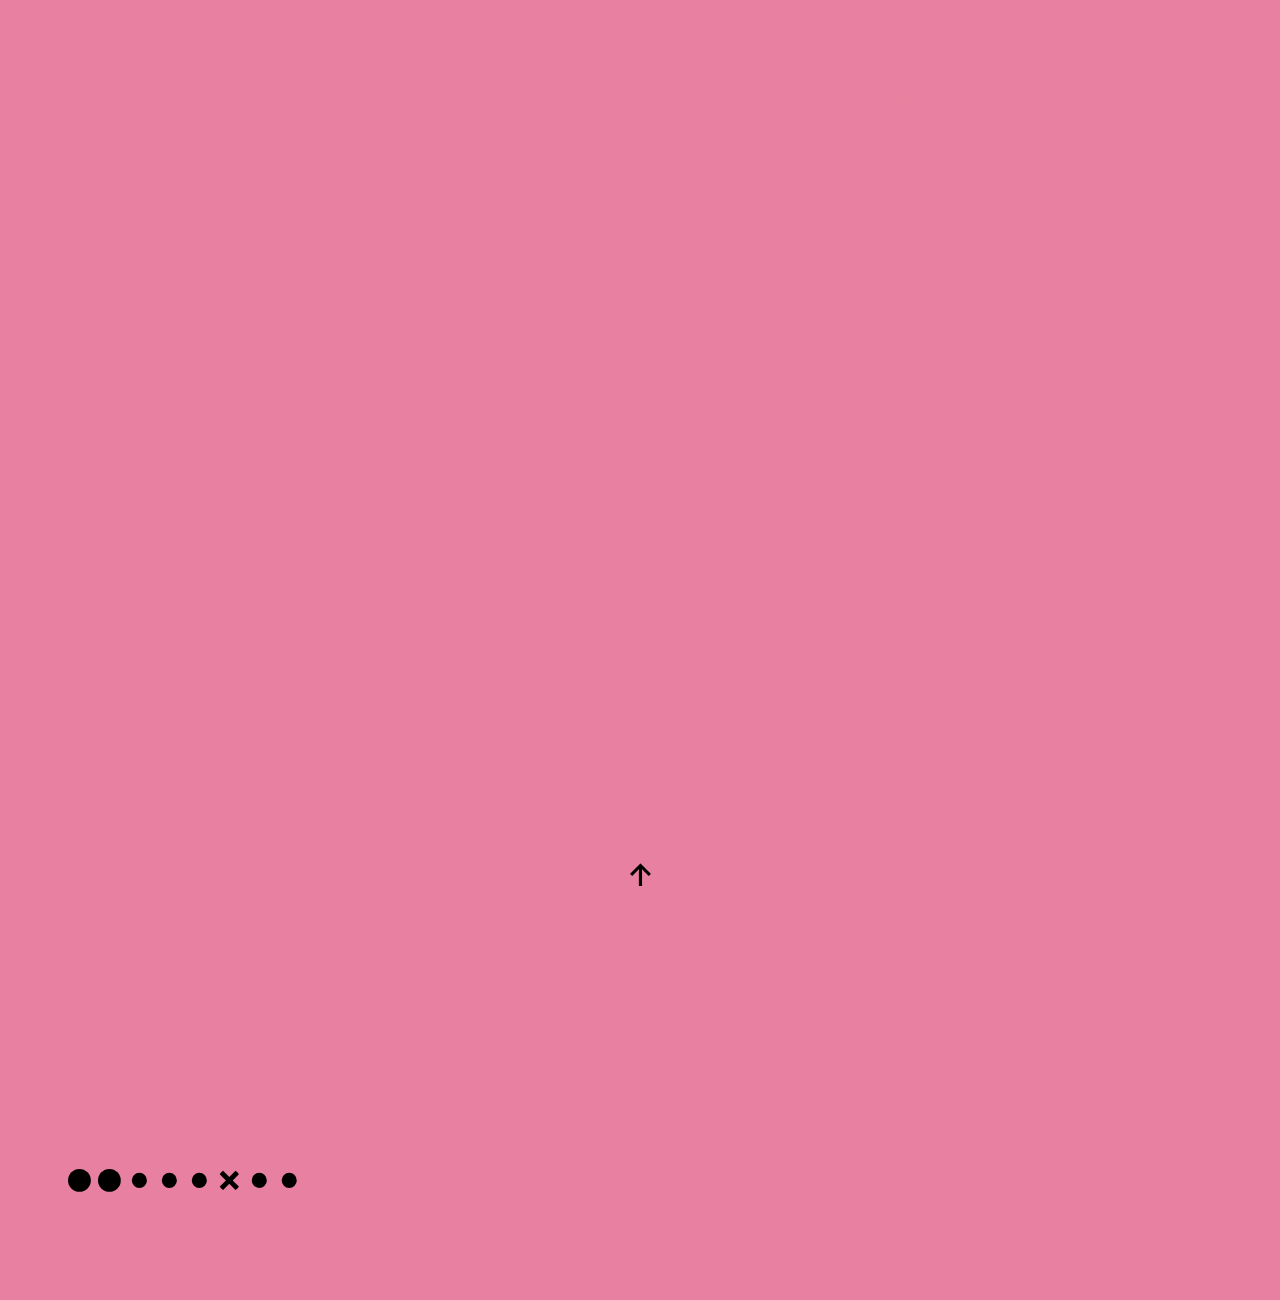
==== commit 2e63fd91: "Updates" ====
--- a/en/index.html
+++ b/en/index.html
@@ -17,8 +17,8 @@
     const initialLang = hasEnParam ? 'en' : 'pl';
     document.documentElement.lang = initialLang === 'pl' ? 'pl-PL' : 'en-US';
   </script>
-  <script type="module" crossorigin="" src="/assets/index-DK_nPsS9.js"></script>
-  <link rel="stylesheet" crossorigin="" href="/assets/index-CtleP8-W.css">
+  <script type="module" crossorigin="" src="/assets/index-DYsh_Bgx.js"></script>
+  <link rel="stylesheet" crossorigin="" href="/assets/stylesheet-CtleP8-W.css">
 <link rel="alternate" hreflang="pl" href="https://23x2.org/"><link rel="alternate" hreflang="en" href="https://23x2.org/?EN"><link rel="alternate" hreflang="x-default" href="https://23x2.org/"></head>
 
 <body class="hidden" id="top" style="visibility: hidden;">
@@ -103,6 +103,7 @@
 
     <r-cell class="footer" span="3" span-s="row">      
       <p data-translate="footer-label">23×2 Foundation © 2021–2026</p>
+      <p data-translate="supporters-link"><a href="/supporters/?EN">Supporters</a></p>
       <svg id="logo-vertical" xmlns="http://www.w3.org/2000/svg" width="33%" viewBox="0 0 277.51 27.66">
         <path d="M188.18,2.2c-.81.52-1.59,1.14-2.3,1.85s-1.33,1.49-1.85,2.3l7.48,7.48-7.48,7.48c.52.82,1.14,1.59,1.85,2.3s1.49,1.33,2.3,1.85l7.48-7.48,7.48,7.48c.82-.52,1.59-1.14,2.3-1.85s1.33-1.49,1.85-2.3l-7.48-7.48,7.48-7.48c-.52-.82-1.14-1.59-1.85-2.3s-1.49-1.33-2.3-1.85l-7.48,7.48-7.48-7.48Z" style="fill: #ee4623;"></path>
         <circle cx="50.19" cy="13.83" r="13.83" style="fill: #fbae17;"></circle>
--- a/assets/stylesheet-CtleP8-W.css
+++ b/assets/stylesheet-CtleP8-W.css
@@ -0,0 +1 @@
+[data-translate]{color:#e880a1;opacity:0!important;transition:opacity var(--fade-duration, .3s) ease-in-out,color .5s ease;transition-delay:var(--fade-delay, 0s)}[data-translate].visible{color:#000;opacity:1!important}.language-switcher{float:right;border-radius:50%}.language-switcher a{display:flex;align-items:center;justify-content:center;padding:.3em;width:2em;height:2em;text-decoration:none;background-color:#ffffff80;color:#e880a1!important;border-radius:100%;transition:background-color .3s ease,color .4s ease;font-size:.8em;font-weight:600}.language-switcher a:hover,.language-switcher a.active{background-color:#000;color:#e880a1!important}.language-switcher a.active{display:none;opacity:1!important}*{margin:0;padding:0;box-sizing:border-box}#connectionPath{position:fixed;top:0;left:0;pointer-events:none;z-index:-1;width:100%;height:100%}svg#logo{width:15%}svg#logo-vertical{width:60%}#logo circle,#logo path,#logo-vertical path,#logo-vertical circle{fill:#000!important}#connectionPath path{fill:none;stroke-width:1.7px;stroke:#000}canvas{pointer-events:none}r-grid{position:relative;z-index:0;font-size:1.8em}#scrolling{z-index:101}p,h1,h2,h3{color:#000;mix-blend-mode:normal}canvas{position:fixed;top:-25vh;left:-10vw;width:120vw;height:150vh;z-index:100;transition:opacity .3s ease}@media (prefers-reduced-motion: reduce){canvas{opacity:.05!important}.animated-character{animation:none!important;transform:translateY(0)!important}}p,h1,h2,h3{mix-blend-mode:normal}h1 a{transition:transform .23s ease-in-out}h1 a span{transition:font-weight .5s ease-in-out}html{scroll-behavior:smooth;overflow-x:clip}body.hidden{visibility:hidden}.title{margin:auto;width:fit-content}.title r-cell{overflow:visible}.dot{width:256px;height:256px;display:block}canvas.dot{margin-left:-20px}a{transition:color .1s ease-in-out,text-decoration-color .3s ease-in-out;text-decoration:underline;text-decoration-thickness:.1em;word-break:keep-all}a:hover,p a:hover,quote a:hover,.down a:hover{text-decoration-color:#0000;color:#fff}a.langswitcher{float:right}p,quote,li{-webkit-hyphens:none;hyphens:none}.down a,.footer>a{text-decoration:none;transition:color .2s ease-in-out;font-weight:600}.down a{padding:1em}.down{margin:5em auto;text-align:center}.footer{font-size:calc(var(--fontSize));font-weight:600}.footer p{margin:2em 0 1em;line-height:calc(var(--fontSize) * 1.2)}.footer>a{margin-right:1.6em}.footer>a:hover{color:var(--accent-color)}#scrolling{position:fixed;bottom:20px;left:0;right:0;margin-left:auto;margin-right:auto;opacity:0;transition:opacity .5s ease-out;-webkit-backdrop-filter:blur(5px);backdrop-filter:blur(5px);background-color:var(--lighter);color:#fff;width:1em;height:1em;padding:.6em 1em 1.4em;border-radius:50%;text-align:center}body.top #scrolling{opacity:1}body.top~#scrolling{animation:scroll 2s ease-in-out infinite}@keyframes scroll{0%{opacity:0}to{opacity:1}}.animated-character{animation:bounce 2s ease-in-out infinite}@keyframes bounce{0%,to{transform:translateY(0)}50%{transform:translateY(-.5em)}}quote{hanging-punctuation:first;font-feature-settings:"ss03"}quote:before{content:open-quote;font-size:calc(var(--fontSize) * 2)}quote:after{content:close-quote}h3{text-transform:uppercase}p a[href*="//"]:not([href*="23x2.org"]):after,quote a[href*="//"]:not([href*="23x2.org"]):after{content:"◦";text-decoration:none;display:inline;white-space:nowrap;word-break:keep-all}p a[href*="//"]:not([href*="23x2.org"]):visited:after,quote a[href*="//"]:not([href*="23x2.org"]):visited:after{content:"•";text-decoration:none;display:inline;word-break:keep-all}r-cell.spacer{margin-bottom:calc(var(--unit) * 10)}@font-face{font-family:InterVariable;font-style:normal;font-weight:200 600;font-display:block;src:url(/assets/InterVariable-CWi-zmRD.woff2) format("woff2")}@font-face{font-family:InterVariable;font-style:italic;font-weight:200 600;font-display:block;src:url(/assets/InterVariable-Italic-d6KXgdvN.woff2) format("woff2")}@font-face{font-family:Inter;font-style:normal;font-weight:200;font-display:block;src:url(/assets/Inter-Regular-B0QUfDW0.woff2) format("woff2")}@font-face{font-family:Inter;font-style:italic;font-weight:200;font-display:block;src:url(/assets/Inter-Italic-B_ozvy2G.woff2) format("woff2")}@font-face{font-family:Inter;font-style:normal;font-weight:600;font-display:block;src:url(/assets/Inter-SemiBold-_JLwM7Yv.woff2) format("woff2")}@font-face{font-family:Inter;font-style:italic;font-weight:600;font-display:block;src:url(/assets/Inter-SemiBoldItalic-C4gNvuGw.woff2) format("woff2")}@font-face{font-family:InterDisplay;font-style:normal;font-weight:200;font-display:block;src:url(/assets/InterDisplay-Regular-C0mmbI_t.woff2) format("woff2")}@font-face{font-family:InterDisplay;font-style:italic;font-weight:200;font-display:block;src:url(/assets/InterDisplay-Italic-Ceakq4P4.woff2) format("woff2")}@font-face{font-family:InterDisplay;font-style:normal;font-weight:600;font-display:block;src:url(/assets/InterDisplay-SemiBold-J6ePsRbj.woff2) format("woff2")}@font-face{font-family:InterDisplay;font-style:italic;font-weight:600;font-display:block;src:url(/assets/InterDisplay-SemiBoldItalic-Hwqo_RGe.woff2) format("woff2")}:root{--icon-outline-url: url("data:image/svg+xml;charset=utf-8,%3Csvg width='18' height='18' fill='none' xmlns='http://www.w3.org/2000/svg'%3E%3Crect x='1.75' y='1.75' width='14.5' height='14.5' rx='.5' stroke='%23000' stroke-width='1.5'/%3E%3C/svg%3E");--icon-checkmark-url: url("data:image/svg+xml;charset=utf-8,%3Csvg width='18' height='18' fill='none' xmlns='http://www.w3.org/2000/svg'%3E%3Cpath d='M4.7 9.3l3.4 3.3 5.7-5.7-1.5-1.6-4.2 4.2-1.8-1.8-1.6 1.6z' fill='%23000'/%3E%3C/svg%3E");--sansFont: "Inter, sans-serif";--titleFont: "Inter, sans-serif";--monoFont: "IBM Plex Mono";--fontSize: 17px;--unit: calc(var(--fontSize) * .5);--line-height: calc(var(--fontSize) * 1.8);--baseline: var(--unit);--body-padding-x: calc(var(--unit) * 8);--body-padding-y: calc(var(--unit) * 8);--body-bleed: calc(var(--unit) * 16);--body-max-width: calc(var(--unit) * 152);--blockSpacingTop: 0px;--blockSpacingBottom: var(--line-height);--hr-weight: 2px;--h1-margin-bottom: var(--line-height);--h3-margin-bottom: calc(var(--unit) * 0);--column-gap: calc(var(--unit) * 8);--row-gap: calc(var(--unit) * 8);--column-gap-compact: calc(var(--unit) * 4);--row-gap-compact: calc(var(--unit) * 2);--displayScale: 1;--pixel: 1px;--foreground-color-rgb: 0, 0, 0;--foreground-color-a: 1;--foreground-color-a-dimmed: .4;--foreground-color: rgba(var(--foreground-color-rgb), var(--foreground-color-a));--foreground-color-dimmed: rgba(var(--foreground-color-rgb), var(--foreground-color-a-dimmed));--box-link-hover-color: rgba(var(--foreground-color-rgb), 1);--accent-color: #d0005f;--menu-active-color: var(--foreground-color);--menu-inactive-color: rgba(0, 0, 0, .3);--letterbox-color: #E880A1;--bright: #fff;--dark: #000;--lighter: rgba(0, 0, 0, .42);--darker: rgba(0, 0, 0, .66)}@supports (font-variation-settings: normal){:root{--sansFont: "InterVariable, sans-serif";--titleFont: "InterVariable, sans-serif";font-feature-settings:"liga" 1,"calt" 1}}@supports (font-variation-settings: normal){:root{--sansFont: InterVariable;--titleFont: InterVariable}}@media only screen and (-webkit-min-device-pixel-ratio: 1.5),only screen and (min-resolution: 1.5dppx){:root{--displayScale: 1.5;--pixel: .75px }}@media only screen and (-webkit-min-device-pixel-ratio: 2),only screen and (min-resolution: 2dppx){:root{--displayScale: 2;--pixel: .5px }}@media only screen and (-webkit-min-device-pixel-ratio: 2.5),only screen and (min-resolution: 2.5dppx){:root{--displayScale: 2.5;--pixel: .4px }}@media only screen and (-webkit-min-device-pixel-ratio: 3),only screen and (min-resolution: 3dppx){:root{--displayScale: 3;--pixel: .3333333333px }}@media only screen and (-webkit-min-device-pixel-ratio: 3.5),only screen and (min-resolution: 3.5dppx){:root{--displayScale: 4;--pixel: .25px }}*{font:inherit;line-height:inherit;font-feature-settings:"liga" 1,"ss02" 0,"ss03" 0,"dlig" 1}a,abbr,acronym,address,applet,article,aside,audio,b,big,blockquote,body,canvas,caption,center,cite,code,dd,del,details,dfn,div,dl,dt,em,embed,fieldset,figcaption,figure,footer,form,grid,h1,h2,h3,h4,h5,h6,header,hgroup,hr,html,i,iframe,img,ins,kbd,label,legend,li,main,mark,menu,nav,noscript,object,ol,output,p,pre,q,s,samp,section,small,span,strike,sub,summary,sup,table,tbody,td,tfoot,th,thead,time,tr,tt,u,ul,var,video{margin:0;padding:0;border:0;vertical-align:baseline}h1,h2,h3{text-transform:uppercase}blockquote,q{quotes:none}blockquote:after,blockquote:before,q:after,q:before{content:"";content:none}a,a:visited{color:inherit}li{margin-left:0;margin-bottom:var(--baseline)}li>p+ol,li>p+ul{margin-top:calc(var(--baseline) * -1)}li>p+ol{margin-top:calc(var(--unit) * -2)}li.task-list-item{list-style-type:none}li.task-list-item>input[type=checkbox]{list-style:none;margin-right:.5em;margin-left:-1.4em;background:none;-webkit-appearance:none;-moz-appearance:none;appearance:none;width:1.5em;height:var(--baseline);display:inline-block;position:relative;border:none;opacity:1}li.task-list-item>input[type=checkbox]:after,li.task-list-item>input[type=checkbox]:before{display:block;position:absolute;content:"X";color:transparent;left:0;top:-.25em;bottom:-.25em;width:1.1em;background-size:contain;background-repeat:no-repeat;background-position:50%;--webkit-touch-callout: none }li.task-list-item>input[type=checkbox]:after{background-image:var(--icon-outline-url)}li.task-list-item>input[type=checkbox][checked]:before{background-image:var(--icon-checkmark-url)}@supports ((-webkit-mask-image: linear-gradient(rgba(0,0,0,1),red)) or(mask-image: linear-gradient(rgba(0,0,0,1),red))){li.task-list-item>input[type=checkbox]:after,li.task-list-item>input[type=checkbox]:before{-webkit-mask-size:contain;mask-size:contain;-webkit-mask-repeat:no-repeat;mask-repeat:no-repeat;-webkit-mask-position:center center;mask-position:center center}li.task-list-item>input[type=checkbox]:after{background:var(--foreground-color);-webkit-mask-image:var(--icon-outline-url);mask-image:var(--icon-outline-url)}li.task-list-item>input[type=checkbox][checked]:before{background:var(--foreground-color);-webkit-mask-image:var(--icon-checkmark-url);mask-image:var(--icon-checkmark-url)}}.compact>li>p+ol,.compact>li>p+ul{margin-top:calc(var(--blockSpacingBottom) * -1)}ol,ul{list-style-position:outside;--list-indentation: 2em }ol.compact>li,ul.compact>li{margin-bottom:0}ul{padding-left:1.3em}ul.plain{list-style:none}ol[start]{-webkit-padding-start:var(--list-indentation);padding-inline-start:var(--list-indentation)}ol:not([start]){list-style:none;counter-reset:ol-counter;padding-left:var(--list-indentation)}ol:not([start])>li{counter-increment:ol-counter;position:relative}ol:not([start])>li:before{content:counter(ol-counter) ". ";font-weight:600;font-variant-numeric:tabular-nums;position:absolute;--space: .5em;--width: calc(var(--list-indentation) - var(--space));left:calc(-1 *(var(--width) + var(--space)));width:var(--width);height:var(--lineHeight);text-align:left}:root{font-family:var(--sansFont),-system-ui,system-ui,sans-serif;font-size:var(--fontSize);line-height:var(--line-height);color:var(--foreground-color);letter-spacing:-.01em;-webkit-text-size-adjust:100%;-moz-text-size-adjust:100%;text-size-adjust:100%;font-variant-ligatures:contextual common-ligatures;background-color:var(--letterbox-color)}body{-webkit-overflow-scrolling:touch;margin:0 auto;padding:var(--body-padding-y) var(--body-padding-x);max-width:var(--body-max-width);min-height:100vh;box-sizing:border-box;background:var(--background-color)}@media (max-width: 1024px){body{--body-padding-y: calc(var(--unit) * 4) }svg#logo{width:30%}#connectionPath path{fill:none;stroke-width:.9px;stroke:#000}p{-webkit-hyphens:auto;hyphens:auto}svg#logo{width:35%}svg#logo-vertical{width:33%}}@media (max-width: 640px){body{--body-padding-x: calc(var(--unit) * 3);--body-padding-y: calc(var(--unit) * 2) }svg#logo{width:55%}svg#logo-vertical{width:80%}}.margin-b-1{margin-bottom:var(--unit)}.margin-b-2{margin-bottom:calc(var(--unit) * 2)}.margin-b-3{margin-bottom:calc(var(--unit) * 3)}.margin-b-4{margin-bottom:calc(var(--unit) * 4)}.margin-b-5{margin-bottom:calc(var(--unit) * 5)}.margin-b-6{margin-bottom:calc(var(--unit) * 6)}.margin-b-7{margin-bottom:calc(var(--unit) * 7)}.margin-b-8{margin-bottom:calc(var(--unit) * 8)}.dimmed{color:var(--foreground-color-dimmed)}.nowrap{white-space:nowrap;word-break:break-word}.fullwidth{width:120%;height:auto;object-fit:contain;margin-left:-10%}r-cell.fullwidth{grid-column:1/-1}.font-title-1{font-weight:600;font-size:2rem;line-height:2.5rem}.font-title-1,.font-title-2{font-family:var(--titleFont)}.font-title-2{font-weight:600;font-size:1.5rem;line-height:2rem;letter-spacing:.01em}@media (min-width: 641px){.only-viewport-xsmall{display:none}}@media (min-width: 1025px){.only-viewport-small{display:none}}.bold,b,strong{font-weight:600}.italic,em,i{font-style:italic}small{font-size:.8em;letter-spacing:0;line-height:1.4}time{color:var(--foreground-color-dimmed)}address,article,aside,blockquote,dd,div.highlighter-rouge,dl,dt,fieldset,figure,form,h1,h2,h3,h4,h5,h6,nav,ol,p,pre,r-grid,table,tfoot,ul,video{margin-top:var(--blockSpacingTop);margin-bottom:var(--blockSpacingBottom)}:first-child{margin-top:unset}blockquote{position:relative;--color: rgba(var(--foreground-color-rgb), .13);padding-left:1em;border-left:.2rem solid var(--color);font-style:italic;font-weight:200;opacity:.7}blockquote:before{content:"“";font-size:1.5em;height:.6em;font-family:Georgia,serif;font-weight:600;color:var(--color);position:absolute;left:-1em;background:#fff;pointer-events:none;-webkit-user-select:none;-moz-user-select:none;-ms-user-select:none;user-select:none}h1{font-weight:600;font-size:2rem;line-height:2.5rem;margin-top:calc(var(--line-height) * 2);margin-bottom:var(--h1-margin-bottom)}h1,h2{font-family:var(--titleFont)}h2{font-weight:600;letter-spacing:.01em;padding-right:1em}*+h2{margin-top:3rem}h3,h4,h5,h6{font-size:inherit;font-weight:600;margin-bottom:var(--h3-margin-bottom)}h3+h1,h3+h1.single-line,h4+h1,h4+h1.single-line{margin-top:calc(var(--baseline) * 3)}h3.single-line+h1,h3.single-line+h1.single-line,h3.single-line+h2,h3.single-line+h2.single-line,h4.single-line+h1,h4.single-line+h1.single-line,h4.single-line+h2,h4.single-line+h2.single-line{margin-top:var(--line-height)}h3+h2,h3+h2.single-line,h4+h2,h4+h2.single-line{margin-top:var(--baseline)}[class^=only-viewport-]+h1,[class^=only-viewport-]+h2,[class^=only-viewport-]+h3,[class^=only-viewport-]+h4,[class^=only-viewport-]+h5,[class^=only-viewport-]+h6,hr+h1,hr+h2,hr+h3,hr+h4,hr+h5,hr+h6{margin-top:unset}hr:first-child{margin-top:calc(var(--hr-weight) /-2);margin-bottom:calc(var(--line-height) - var(--hr-weight)/2)}hr:last-child{margin-bottom:calc(var(--hr-weight)/-2)}hr,hr:last-child,hr:only-child{margin-top:calc(var(--line-height) - var(--hr-weight)/2)}hr,hr:only-child{border:none;background:var(--foreground-color);height:var(--hr-weight);margin-bottom:calc(var(--line-height) - var(--hr-weight)/2)}*+hr:last-child{margin-top:calc(var(--hr-weight)/-2)}hr:not(:first-child){margin-top:var(--line-height);margin-bottom:calc(var(--line-height) - var(--hr-weight))}r-grid>hr{grid-column:1/-1}r-grid>hr,r-grid>hr:not(:first-child):not(:last-child){margin-top:calc(var(--line-height) - var(--hr-weight));margin-bottom:0}picture{display:block;margin-top:var(--blockSpacingTop);margin-bottom:var(--blockSpacingBottom)}img,img:first-child,img:last-child{display:block;margin-top:calc(var(--unit) * 2);margin-bottom:calc(var(--unit) * 2)}img.inline,img:first-child.inline,img:last-child.inline{display:inline;vertical-align:center}img:only-child,picture>img,picture>img:first-child,picture>img:last-child{margin:0}*+img{margin-top:calc(var(--baseline) * -1)}img.cover,img.fill{-o-object-fit:cover;object-fit:cover}r-grid>r-cell>img,r-grid>r-cell>p>img,r-grid>r-cell>p>picture>img,r-grid>r-cell>picture>img{-o-object-fit:contain;object-fit:contain;max-width:100%}code,pre,tt{font-family:var(--monoFont),SFMono-Regular,Consolas,Liberation Mono,Menlo,monospace;word-break:break-word;white-space:pre-wrap}.code b,.monospace b,b .code,b .monospace,b code,b pre,b tt,code b,pre b,tt b{font-weight:600}code,tt{background-color:rgba(var(--foreground-color-rgb),.07);border-radius:3px;padding:calc(var(--unit) * .25) 0}code:after,code:before,tt:after,tt:before{letter-spacing:-.2em;content:" "}pre code,pre tt{background-color:transparent;padding:0;border-radius:0}pre code:after,pre code:before,pre tt:after,pre tt:before{letter-spacing:inherit;content:none}pre{white-space:pre;word-wrap:normal;overflow-x:auto;display:block;font-size:.95rem;line-height:1.4}@media (max-width: 640px){pre{font-size:.85rem}}pre code,pre tt{white-space:pre;word-wrap:normal}table{--border-width: 1px;--border-opacity: .15;--border-color: rgba(var(--foreground-color-rgb), calc(var(--foreground-color-a) * var(--border-opacity)));overflow:auto;border-spacing:0;border-collapse:collapse;border-top:var(--border-width) solid var(--border-color);border-right:var(--border-width) solid var(--border-color);position:relative;margin-top:calc(var(--line-height) * 1 + var(--border-width) * -1);margin-bottom:calc(var(--line-height) * 1.5)}table:first-child{margin-top:calc(var(--line-height) * .5 + var(--border-width) * -1);margin-bottom:calc(var(--line-height) * .5)}table *{box-sizing:border-box}table td,table th{position:relative;padding:var(--baseline) 1em;background-image:linear-gradient(90deg,var(--border-color),var(--border-color) 1px,transparent 0,transparent calc(var(--baseline) /2));background-repeat:no-repeat;background-size:100% 100%;background-position:0 -1px}table td:after,table th:after{position:absolute;left:0;bottom:0;right:0;height:var(--border-width);background:var(--border-color);content:"A";color:transparent;pointer-events:none}table th{text-align:left;font-weight:600}table th[align=center]{text-align:center}table th[align=right]{text-align:right}p+table{margin-top:calc(var(--line-height) * 1.5 + var(--border-width) * -1)}@media (max-width: 640px){r-grid{--row-gap: calc(var(--unit) * 6) }}[flow-cols-l],[flow-cols-s],[flow-cols]{display:block;-moz-column-count:3;column-count:3;-moz-column-gap:var(--column-gap);column-gap:var(--column-gap);-moz-column-fill:balance;column-fill:balance;orphans:3;widows:3}[flow-cols-l]>h1,[flow-cols-l]>h2,[flow-cols-l]>hr,[flow-cols-s]>h1,[flow-cols-s]>h2,[flow-cols-s]>hr,[flow-cols]>h1,[flow-cols]>h2,[flow-cols]>hr{-moz-column-span:all;column-span:all}[flow-cols="1"]{-moz-column-count:1;column-count:1}[flow-cols="2"]{-moz-column-count:2;column-count:2}[flow-cols="3"]{-moz-column-count:3;column-count:3}[flow-cols="4"]{-moz-column-count:4;column-count:4}[flow-cols="5"]{-moz-column-count:5;column-count:5}[flow-cols="6"]{-moz-column-count:6;column-count:6}[flow-cols="7"]{-moz-column-count:7;column-count:7}[flow-cols="8"]{-moz-column-count:8;column-count:8}@media (max-width: 1024px){[flow-cols-s="1"]{-moz-column-count:1;column-count:1}[flow-cols-s="2"]{-moz-column-count:2;column-count:2}[flow-cols-s="3"]{-moz-column-count:3;column-count:3}[flow-cols-s="4"]{-moz-column-count:4;column-count:4}[flow-cols-s="5"]{-moz-column-count:5;column-count:5}[flow-cols-s="6"]{-moz-column-count:6;column-count:6}[flow-cols-s="7"]{-moz-column-count:7;column-count:7}[flow-cols-s="8"]{-moz-column-count:8;column-count:8}}@media (max-width: 640px){[flow-cols-xs="1"]{-moz-column-count:1;column-count:1}[flow-cols-xs="2"]{-moz-column-count:2;column-count:2}[flow-cols-xs="3"]{-moz-column-count:3;column-count:3}[flow-cols-xs="4"]{-moz-column-count:4;column-count:4}[flow-cols-xs="5"]{-moz-column-count:5;column-count:5}[flow-cols-xs="6"]{-moz-column-count:6;column-count:6}[flow-cols-xs="7"]{-moz-column-count:7;column-count:7}[flow-cols-xs="8"]{-moz-column-count:8;column-count:8}}@media (max-width: 768px){#top{overflow-x:clip}.fullwidth{width:200%;margin-left:-50%}.dot{margin-top:calc(var(--unit) * 6)}}r-grid{display:grid;--grid-tc: repeat(3, 1fr);grid-template-columns:var(--grid-tc);--grid-cs: 1;--grid-ce: -1 }r-grid>r-cell{display:block;-moz-appearance:none;appearance:none;-webkit-appearance:none}r-grid[columns="1"]{--grid-tc: repeat(1, 1fr) }r-grid[columns="2"]{--grid-tc: repeat(2, 1fr) }r-grid[columns="3"]{--grid-tc: repeat(3, 1fr) }r-grid[columns="4"]{--grid-tc: repeat(4, 1fr) }r-grid[columns="5"]{--grid-tc: repeat(5, 1fr) }r-grid[columns="6"]{--grid-tc: repeat(6, 1fr) }r-grid[columns="7"]{--grid-tc: repeat(7, 1fr) }r-grid[columns="8"]{--grid-tc: repeat(8, 1fr) }r-grid[columns="9"]{--grid-tc: repeat(9, 1fr) }r-grid>r-cell[span^="1"]{--grid-cs: 1 }r-grid>r-cell[span^="2"]{--grid-cs: 2 }r-grid>r-cell[span^="3"]{--grid-cs: 3 }r-grid>r-cell[span^="4"]{--grid-cs: 4 }r-grid>r-cell[span^="5"]{--grid-cs: 5 }r-grid>r-cell[span^="6"]{--grid-cs: 6 }r-grid>r-cell[span^="7"]{--grid-cs: 7 }r-grid>r-cell[span^="8"]{--grid-cs: 8 }r-grid>r-cell[span^="9"]{--grid-cs: 9 }r-grid>r-cell[span$="+1"],r-grid>r-cell[span="1"]{--grid-ce: 1 }r-grid>r-cell[span$="+2"],r-grid>r-cell[span$="-1"],r-grid>r-cell[span="2"]{--grid-ce: 2 }r-grid>r-cell[span$="+3"],r-grid>r-cell[span$="-2"],r-grid>r-cell[span="3"]{--grid-ce: 3 }r-grid>r-cell[span$="+4"],r-grid>r-cell[span$="-3"],r-grid>r-cell[span="4"]{--grid-ce: 4 }r-grid>r-cell[span$="+5"],r-grid>r-cell[span$="-4"],r-grid>r-cell[span="5"]{--grid-ce: 5 }r-grid>r-cell[span$="+6"],r-grid>r-cell[span$="-5"],r-grid>r-cell[span="6"]{--grid-ce: 6 }r-grid>r-cell[span$="+7"],r-grid>r-cell[span$="-6"],r-grid>r-cell[span="7"]{--grid-ce: 7 }r-grid>r-cell[span$="+8"],r-grid>r-cell[span$="-7"],r-grid>r-cell[span="8"]{--grid-ce: 8 }r-grid>r-cell[span$="+9"],r-grid>r-cell[span$="-8"],r-grid>r-cell[span="9"]{--grid-ce: 9 }r-grid>r-cell[span$="-9"]{--grid-ce: 10 }r-grid>r-cell[span]{grid-column-end:span var(--grid-ce)}r-grid>r-cell[span*="+"],r-grid>r-cell[span*="-"],r-grid>r-cell[span*=".."]{grid-column-start:var(--grid-cs)}r-grid>r-cell[span*="-"],r-grid>r-cell[span*=".."]{grid-column-end:var(--grid-ce)}r-grid>r-cell[span=row]{grid-column:1 / -1}@media only screen and (max-width: 1024px){r-grid[columns-s="1"]{--grid-tc: repeat(1, 1fr) }r-grid[columns-s="2"]{--grid-tc: repeat(2, 1fr) }r-grid[columns-s="3"]{--grid-tc: repeat(3, 1fr) }r-grid[columns-s="4"]{--grid-tc: repeat(4, 1fr) }r-grid[columns-s="5"]{--grid-tc: repeat(5, 1fr) }r-grid[columns-s="6"]{--grid-tc: repeat(6, 1fr) }r-grid[columns-s="7"]{--grid-tc: repeat(7, 1fr) }r-grid[columns-s="8"]{--grid-tc: repeat(8, 1fr) }r-grid[columns-s="9"]{--grid-tc: repeat(9, 1fr) }r-grid>r-cell[span-s^="1"]{--grid-cs: 1 }r-grid>r-cell[span-s^="2"]{--grid-cs: 2 }r-grid>r-cell[span-s^="3"]{--grid-cs: 3 }r-grid>r-cell[span-s^="4"]{--grid-cs: 4 }r-grid>r-cell[span-s^="5"]{--grid-cs: 5 }r-grid>r-cell[span-s^="6"]{--grid-cs: 6 }r-grid>r-cell[span-s^="7"]{--grid-cs: 7 }r-grid>r-cell[span-s^="8"]{--grid-cs: 8 }r-grid>r-cell[span-s^="9"]{--grid-cs: 9 }r-grid>r-cell[span-s$="+1"],r-grid>r-cell[span-s="1"]{--grid-ce: 1 }r-grid>r-cell[span-s$="+2"],r-grid>r-cell[span-s$="-1"],r-grid>r-cell[span-s="2"]{--grid-ce: 2 }r-grid>r-cell[span-s$="+3"],r-grid>r-cell[span-s$="-2"],r-grid>r-cell[span-s="3"]{--grid-ce: 3 }r-grid>r-cell[span-s$="+4"],r-grid>r-cell[span-s$="-3"],r-grid>r-cell[span-s="4"]{--grid-ce: 4 }r-grid>r-cell[span-s$="+5"],r-grid>r-cell[span-s$="-4"],r-grid>r-cell[span-s="5"]{--grid-ce: 5 }r-grid>r-cell[span-s$="+6"],r-grid>r-cell[span-s$="-5"],r-grid>r-cell[span-s="6"]{--grid-ce: 6 }r-grid>r-cell[span-s$="+7"],r-grid>r-cell[span-s$="-6"],r-grid>r-cell[span-s="7"]{--grid-ce: 7 }r-grid>r-cell[span-s$="+8"],r-grid>r-cell[span-s$="-7"],r-grid>r-cell[span-s="8"]{--grid-ce: 8 }r-grid>r-cell[span-s$="+9"],r-grid>r-cell[span-s$="-8"],r-grid>r-cell[span-s="9"]{--grid-ce: 9 }r-grid>r-cell[span-s$="-9"]{--grid-ce: 10 }r-grid>r-cell[span-s]{grid-column-end:span var(--grid-ce)}r-grid>r-cell[span-s*="+"],r-grid>r-cell[span-s*="-"],r-grid>r-cell[span-s*=".."]{grid-column-start:var(--grid-cs)}r-grid>r-cell[span-s*="-"],r-grid>r-cell[span-s*=".."]{grid-column-end:var(--grid-ce)}r-grid>r-cell[span-s=row]{grid-column:1 / -1}}@media only screen and (min-width: 1999px){r-grid[columns-l="1"]{--grid-tc: repeat(1, 1fr) }r-grid[columns-l="2"]{--grid-tc: repeat(2, 1fr) }r-grid[columns-l="3"]{--grid-tc: repeat(3, 1fr) }r-grid[columns-l="4"]{--grid-tc: repeat(4, 1fr) }r-grid[columns-l="5"]{--grid-tc: repeat(5, 1fr) }r-grid[columns-l="6"]{--grid-tc: repeat(6, 1fr) }r-grid[columns-l="7"]{--grid-tc: repeat(7, 1fr) }r-grid[columns-l="8"]{--grid-tc: repeat(8, 1fr) }r-grid[columns-l="9"]{--grid-tc: repeat(9, 1fr) }r-grid>r-cell[span-l^="1"]{--grid-cs: 1 }r-grid>r-cell[span-l^="2"]{--grid-cs: 2 }r-grid>r-cell[span-l^="3"]{--grid-cs: 3 }r-grid>r-cell[span-l^="4"]{--grid-cs: 4 }r-grid>r-cell[span-l^="5"]{--grid-cs: 5 }r-grid>r-cell[span-l^="6"]{--grid-cs: 6 }r-grid>r-cell[span-l^="7"]{--grid-cs: 7 }r-grid>r-cell[span-l^="8"]{--grid-cs: 8 }r-grid>r-cell[span-l^="9"]{--grid-cs: 9 }r-grid>r-cell[span-l$="+1"],r-grid>r-cell[span-l="1"]{--grid-ce: 1 }r-grid>r-cell[span-l$="+2"],r-grid>r-cell[span-l$="-1"],r-grid>r-cell[span-l="2"]{--grid-ce: 2 }r-grid>r-cell[span-l$="+3"],r-grid>r-cell[span-l$="-2"],r-grid>r-cell[span-l="3"]{--grid-ce: 3 }r-grid>r-cell[span-l$="+4"],r-grid>r-cell[span-l$="-3"],r-grid>r-cell[span-l="4"]{--grid-ce: 4 }r-grid>r-cell[span-l$="+5"],r-grid>r-cell[span-l$="-4"],r-grid>r-cell[span-l="5"]{--grid-ce: 5 }r-grid>r-cell[span-l$="+6"],r-grid>r-cell[span-l$="-5"],r-grid>r-cell[span-l="6"]{--grid-ce: 6 }r-grid>r-cell[span-l$="+7"],r-grid>r-cell[span-l$="-6"],r-grid>r-cell[span-l="7"]{--grid-ce: 7 }r-grid>r-cell[span-l$="+8"],r-grid>r-cell[span-l$="-7"],r-grid>r-cell[span-l="8"]{--grid-ce: 8 }r-grid>r-cell[span-l$="+9"],r-grid>r-cell[span-l$="-8"],r-grid>r-cell[span-l="9"]{--grid-ce: 9 }r-grid>r-cell[span-l$="-9"]{--grid-ce: 10 }r-grid>r-cell[span-l]{grid-column-end:span var(--grid-ce)}r-grid>r-cell[span-l*="+"],r-grid>r-cell[span-l*="-"],r-grid>r-cell[span-l*=".."]{grid-column-start:var(--grid-cs)}r-grid>r-cell[span-l*="-"],r-grid>r-cell[span-l*=".."]{grid-column-end:var(--grid-ce)}r-grid>r-cell[span-l=row]{grid-column:1 / -1}}
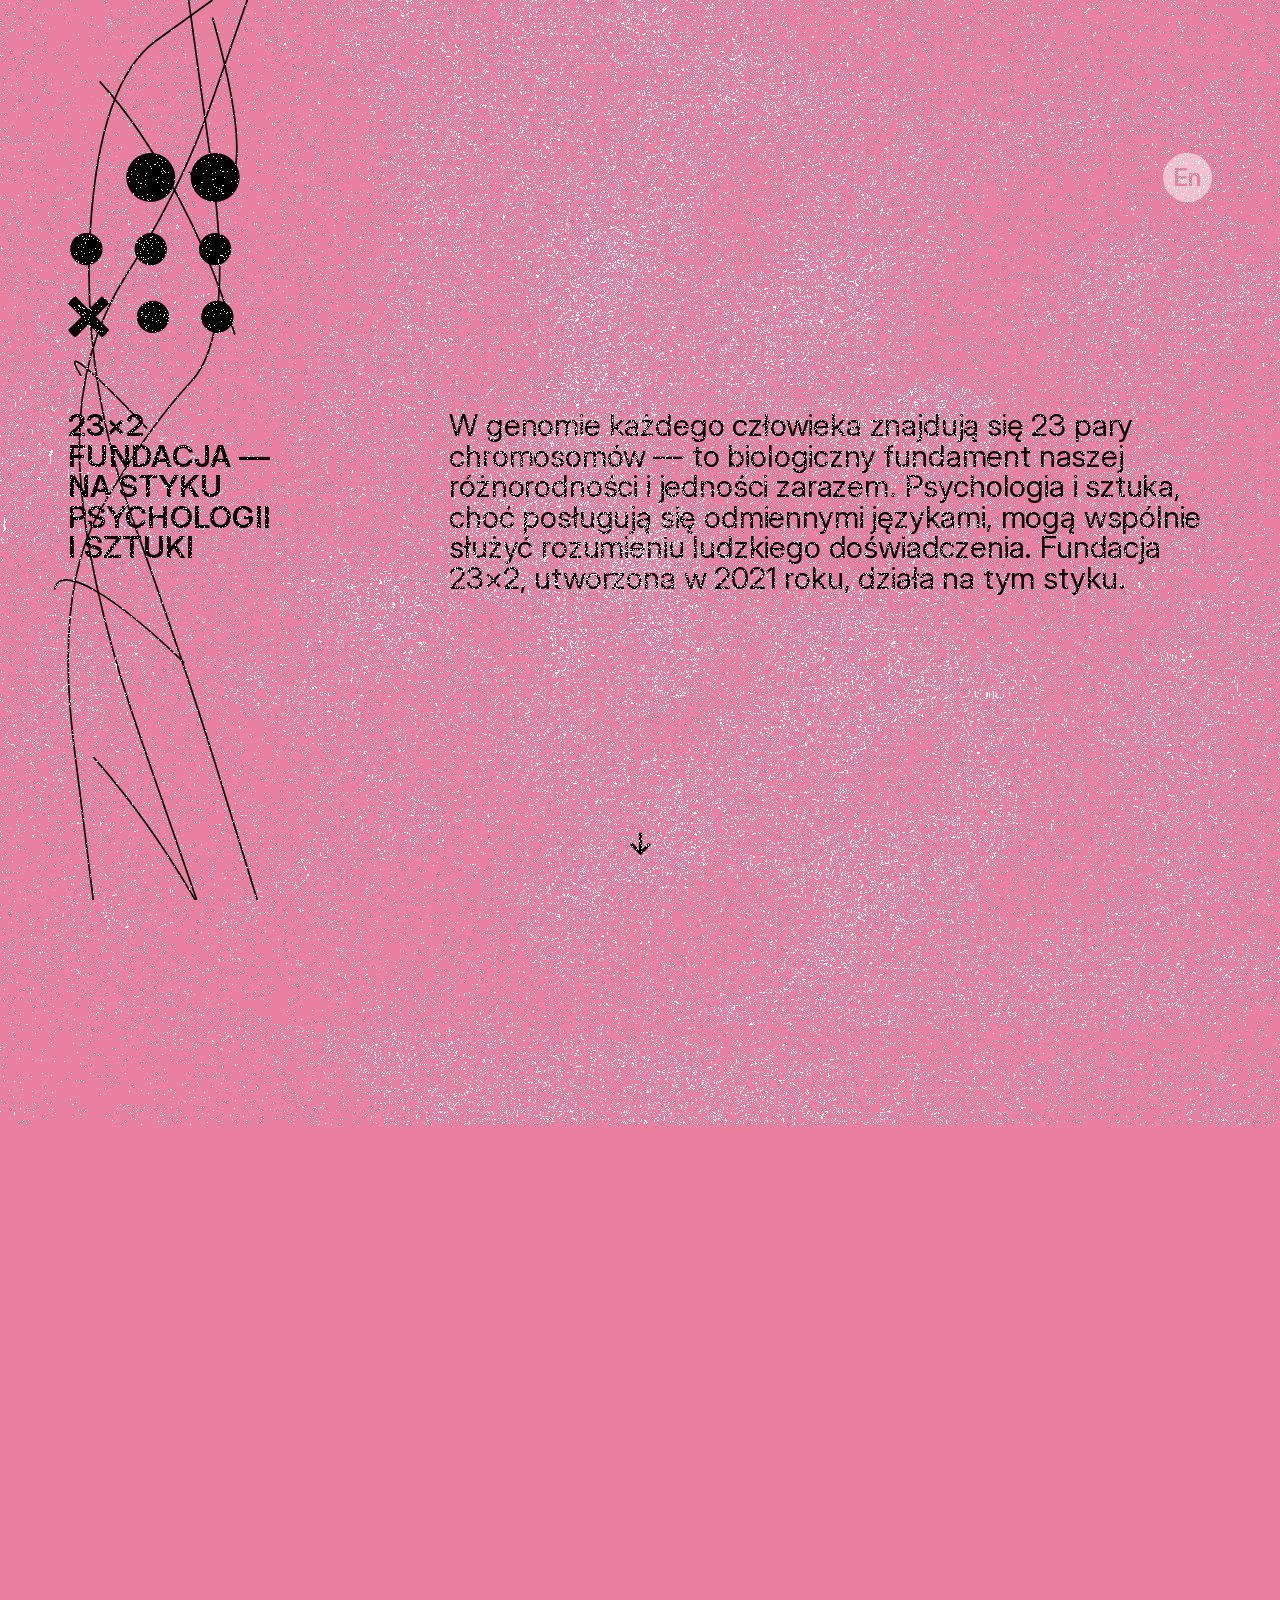
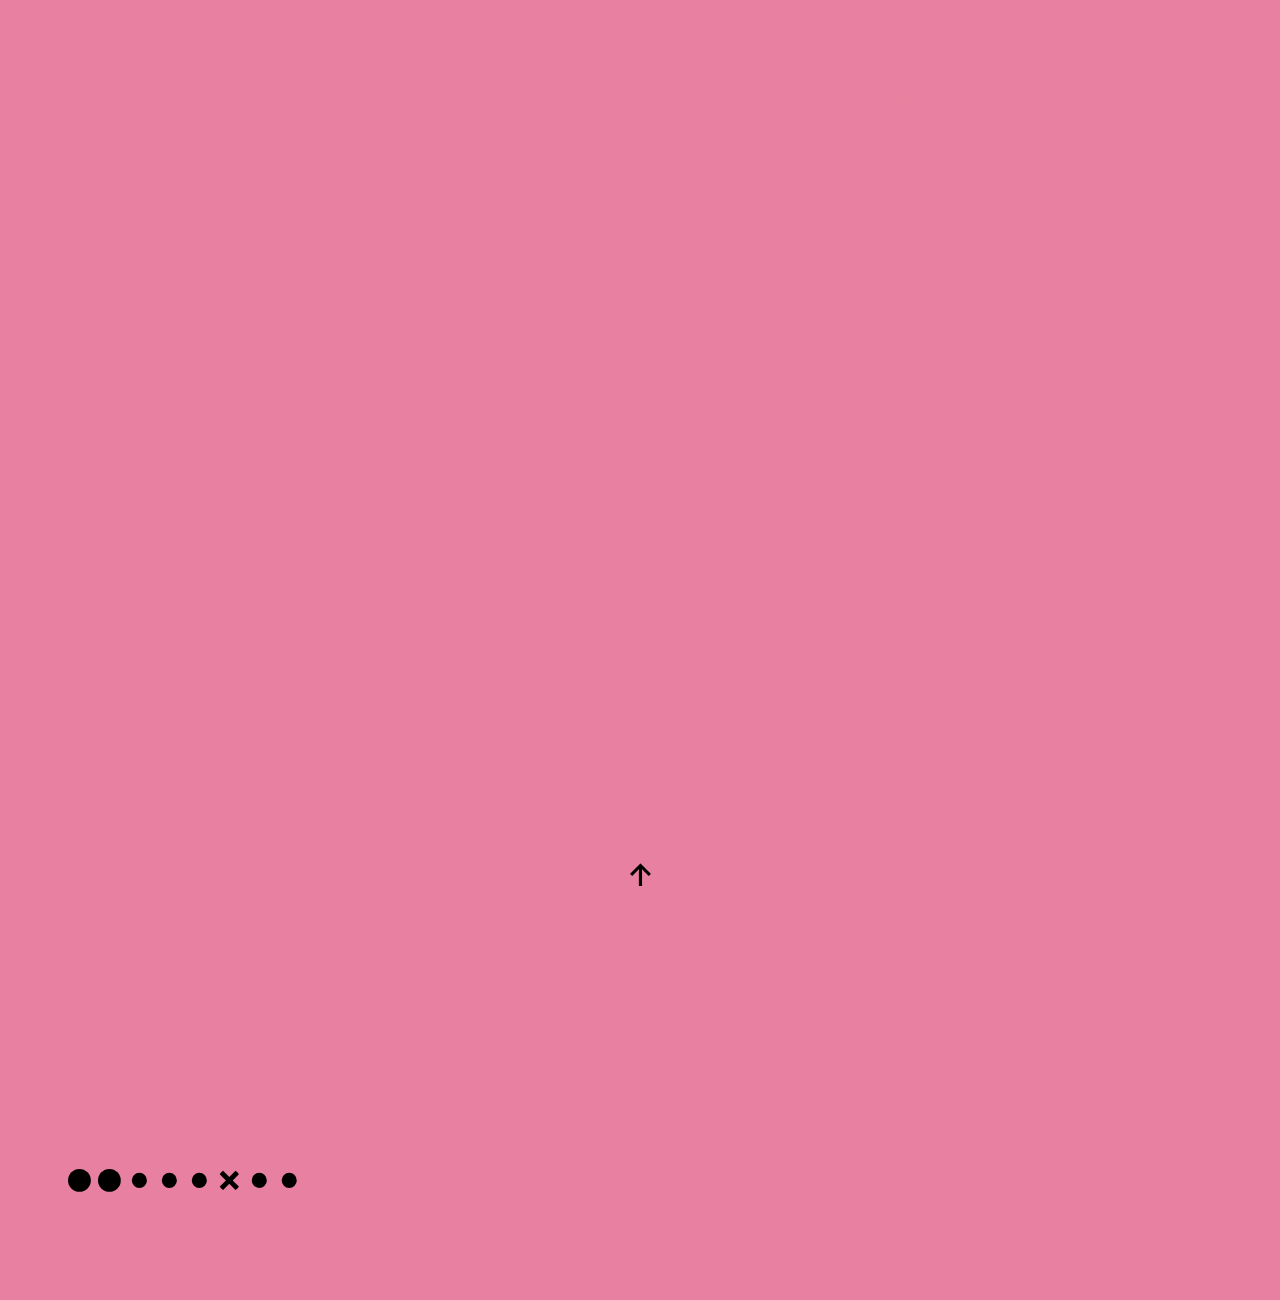
==== commit a8c20a57: "Updates" ====
--- a/en/index.html
+++ b/en/index.html
@@ -17,8 +17,9 @@
     const initialLang = hasEnParam ? 'en' : 'pl';
     document.documentElement.lang = initialLang === 'pl' ? 'pl-PL' : 'en-US';
   </script>
-  <script type="module" crossorigin="" src="/assets/index-DYsh_Bgx.js"></script>
-  <link rel="stylesheet" crossorigin="" href="/assets/stylesheet-CtleP8-W.css">
+  <script type="module" crossorigin="" src="/assets/index-CiJZhEcn.js"></script>
+  <link rel="modulepreload" crossorigin="" href="/assets/analytics-BSk8REag.js">
+  <link rel="stylesheet" crossorigin="" href="/assets/analytics-CtleP8-W.css">
 <link rel="alternate" hreflang="pl" href="https://23x2.org/"><link rel="alternate" hreflang="en" href="https://23x2.org/?EN"><link rel="alternate" hreflang="x-default" href="https://23x2.org/"></head>
 
 <body class="hidden" id="top" style="visibility: hidden;">
--- a/assets/analytics-CtleP8-W.css
+++ b/assets/analytics-CtleP8-W.css
@@ -0,0 +1 @@
+[data-translate]{color:#e880a1;opacity:0!important;transition:opacity var(--fade-duration, .3s) ease-in-out,color .5s ease;transition-delay:var(--fade-delay, 0s)}[data-translate].visible{color:#000;opacity:1!important}.language-switcher{float:right;border-radius:50%}.language-switcher a{display:flex;align-items:center;justify-content:center;padding:.3em;width:2em;height:2em;text-decoration:none;background-color:#ffffff80;color:#e880a1!important;border-radius:100%;transition:background-color .3s ease,color .4s ease;font-size:.8em;font-weight:600}.language-switcher a:hover,.language-switcher a.active{background-color:#000;color:#e880a1!important}.language-switcher a.active{display:none;opacity:1!important}*{margin:0;padding:0;box-sizing:border-box}#connectionPath{position:fixed;top:0;left:0;pointer-events:none;z-index:-1;width:100%;height:100%}svg#logo{width:15%}svg#logo-vertical{width:60%}#logo circle,#logo path,#logo-vertical path,#logo-vertical circle{fill:#000!important}#connectionPath path{fill:none;stroke-width:1.7px;stroke:#000}canvas{pointer-events:none}r-grid{position:relative;z-index:0;font-size:1.8em}#scrolling{z-index:101}p,h1,h2,h3{color:#000;mix-blend-mode:normal}canvas{position:fixed;top:-25vh;left:-10vw;width:120vw;height:150vh;z-index:100;transition:opacity .3s ease}@media (prefers-reduced-motion: reduce){canvas{opacity:.05!important}.animated-character{animation:none!important;transform:translateY(0)!important}}p,h1,h2,h3{mix-blend-mode:normal}h1 a{transition:transform .23s ease-in-out}h1 a span{transition:font-weight .5s ease-in-out}html{scroll-behavior:smooth;overflow-x:clip}body.hidden{visibility:hidden}.title{margin:auto;width:fit-content}.title r-cell{overflow:visible}.dot{width:256px;height:256px;display:block}canvas.dot{margin-left:-20px}a{transition:color .1s ease-in-out,text-decoration-color .3s ease-in-out;text-decoration:underline;text-decoration-thickness:.1em;word-break:keep-all}a:hover,p a:hover,quote a:hover,.down a:hover{text-decoration-color:#0000;color:#fff}a.langswitcher{float:right}p,quote,li{-webkit-hyphens:none;hyphens:none}.down a,.footer>a{text-decoration:none;transition:color .2s ease-in-out;font-weight:600}.down a{padding:1em}.down{margin:5em auto;text-align:center}.footer{font-size:calc(var(--fontSize));font-weight:600}.footer p{margin:2em 0 1em;line-height:calc(var(--fontSize) * 1.2)}.footer>a{margin-right:1.6em}.footer>a:hover{color:var(--accent-color)}#scrolling{position:fixed;bottom:20px;left:0;right:0;margin-left:auto;margin-right:auto;opacity:0;transition:opacity .5s ease-out;-webkit-backdrop-filter:blur(5px);backdrop-filter:blur(5px);background-color:var(--lighter);color:#fff;width:1em;height:1em;padding:.6em 1em 1.4em;border-radius:50%;text-align:center}body.top #scrolling{opacity:1}body.top~#scrolling{animation:scroll 2s ease-in-out infinite}@keyframes scroll{0%{opacity:0}to{opacity:1}}.animated-character{animation:bounce 2s ease-in-out infinite}@keyframes bounce{0%,to{transform:translateY(0)}50%{transform:translateY(-.5em)}}quote{hanging-punctuation:first;font-feature-settings:"ss03"}quote:before{content:open-quote;font-size:calc(var(--fontSize) * 2)}quote:after{content:close-quote}h3{text-transform:uppercase}p a[href*="//"]:not([href*="23x2.org"]):after,quote a[href*="//"]:not([href*="23x2.org"]):after{content:"◦";text-decoration:none;display:inline;white-space:nowrap;word-break:keep-all}p a[href*="//"]:not([href*="23x2.org"]):visited:after,quote a[href*="//"]:not([href*="23x2.org"]):visited:after{content:"•";text-decoration:none;display:inline;word-break:keep-all}r-cell.spacer{margin-bottom:calc(var(--unit) * 10)}@font-face{font-family:InterVariable;font-style:normal;font-weight:200 600;font-display:block;src:url(/assets/InterVariable-CWi-zmRD.woff2) format("woff2")}@font-face{font-family:InterVariable;font-style:italic;font-weight:200 600;font-display:block;src:url(/assets/InterVariable-Italic-d6KXgdvN.woff2) format("woff2")}@font-face{font-family:Inter;font-style:normal;font-weight:200;font-display:block;src:url(/assets/Inter-Regular-B0QUfDW0.woff2) format("woff2")}@font-face{font-family:Inter;font-style:italic;font-weight:200;font-display:block;src:url(/assets/Inter-Italic-B_ozvy2G.woff2) format("woff2")}@font-face{font-family:Inter;font-style:normal;font-weight:600;font-display:block;src:url(/assets/Inter-SemiBold-_JLwM7Yv.woff2) format("woff2")}@font-face{font-family:Inter;font-style:italic;font-weight:600;font-display:block;src:url(/assets/Inter-SemiBoldItalic-C4gNvuGw.woff2) format("woff2")}@font-face{font-family:InterDisplay;font-style:normal;font-weight:200;font-display:block;src:url(/assets/InterDisplay-Regular-C0mmbI_t.woff2) format("woff2")}@font-face{font-family:InterDisplay;font-style:italic;font-weight:200;font-display:block;src:url(/assets/InterDisplay-Italic-Ceakq4P4.woff2) format("woff2")}@font-face{font-family:InterDisplay;font-style:normal;font-weight:600;font-display:block;src:url(/assets/InterDisplay-SemiBold-J6ePsRbj.woff2) format("woff2")}@font-face{font-family:InterDisplay;font-style:italic;font-weight:600;font-display:block;src:url(/assets/InterDisplay-SemiBoldItalic-Hwqo_RGe.woff2) format("woff2")}:root{--icon-outline-url: url("data:image/svg+xml;charset=utf-8,%3Csvg width='18' height='18' fill='none' xmlns='http://www.w3.org/2000/svg'%3E%3Crect x='1.75' y='1.75' width='14.5' height='14.5' rx='.5' stroke='%23000' stroke-width='1.5'/%3E%3C/svg%3E");--icon-checkmark-url: url("data:image/svg+xml;charset=utf-8,%3Csvg width='18' height='18' fill='none' xmlns='http://www.w3.org/2000/svg'%3E%3Cpath d='M4.7 9.3l3.4 3.3 5.7-5.7-1.5-1.6-4.2 4.2-1.8-1.8-1.6 1.6z' fill='%23000'/%3E%3C/svg%3E");--sansFont: "Inter, sans-serif";--titleFont: "Inter, sans-serif";--monoFont: "IBM Plex Mono";--fontSize: 17px;--unit: calc(var(--fontSize) * .5);--line-height: calc(var(--fontSize) * 1.8);--baseline: var(--unit);--body-padding-x: calc(var(--unit) * 8);--body-padding-y: calc(var(--unit) * 8);--body-bleed: calc(var(--unit) * 16);--body-max-width: calc(var(--unit) * 152);--blockSpacingTop: 0px;--blockSpacingBottom: var(--line-height);--hr-weight: 2px;--h1-margin-bottom: var(--line-height);--h3-margin-bottom: calc(var(--unit) * 0);--column-gap: calc(var(--unit) * 8);--row-gap: calc(var(--unit) * 8);--column-gap-compact: calc(var(--unit) * 4);--row-gap-compact: calc(var(--unit) * 2);--displayScale: 1;--pixel: 1px;--foreground-color-rgb: 0, 0, 0;--foreground-color-a: 1;--foreground-color-a-dimmed: .4;--foreground-color: rgba(var(--foreground-color-rgb), var(--foreground-color-a));--foreground-color-dimmed: rgba(var(--foreground-color-rgb), var(--foreground-color-a-dimmed));--box-link-hover-color: rgba(var(--foreground-color-rgb), 1);--accent-color: #d0005f;--menu-active-color: var(--foreground-color);--menu-inactive-color: rgba(0, 0, 0, .3);--letterbox-color: #E880A1;--bright: #fff;--dark: #000;--lighter: rgba(0, 0, 0, .42);--darker: rgba(0, 0, 0, .66)}@supports (font-variation-settings: normal){:root{--sansFont: "InterVariable, sans-serif";--titleFont: "InterVariable, sans-serif";font-feature-settings:"liga" 1,"calt" 1}}@supports (font-variation-settings: normal){:root{--sansFont: InterVariable;--titleFont: InterVariable}}@media only screen and (-webkit-min-device-pixel-ratio: 1.5),only screen and (min-resolution: 1.5dppx){:root{--displayScale: 1.5;--pixel: .75px }}@media only screen and (-webkit-min-device-pixel-ratio: 2),only screen and (min-resolution: 2dppx){:root{--displayScale: 2;--pixel: .5px }}@media only screen and (-webkit-min-device-pixel-ratio: 2.5),only screen and (min-resolution: 2.5dppx){:root{--displayScale: 2.5;--pixel: .4px }}@media only screen and (-webkit-min-device-pixel-ratio: 3),only screen and (min-resolution: 3dppx){:root{--displayScale: 3;--pixel: .3333333333px }}@media only screen and (-webkit-min-device-pixel-ratio: 3.5),only screen and (min-resolution: 3.5dppx){:root{--displayScale: 4;--pixel: .25px }}*{font:inherit;line-height:inherit;font-feature-settings:"liga" 1,"ss02" 0,"ss03" 0,"dlig" 1}a,abbr,acronym,address,applet,article,aside,audio,b,big,blockquote,body,canvas,caption,center,cite,code,dd,del,details,dfn,div,dl,dt,em,embed,fieldset,figcaption,figure,footer,form,grid,h1,h2,h3,h4,h5,h6,header,hgroup,hr,html,i,iframe,img,ins,kbd,label,legend,li,main,mark,menu,nav,noscript,object,ol,output,p,pre,q,s,samp,section,small,span,strike,sub,summary,sup,table,tbody,td,tfoot,th,thead,time,tr,tt,u,ul,var,video{margin:0;padding:0;border:0;vertical-align:baseline}h1,h2,h3{text-transform:uppercase}blockquote,q{quotes:none}blockquote:after,blockquote:before,q:after,q:before{content:"";content:none}a,a:visited{color:inherit}li{margin-left:0;margin-bottom:var(--baseline)}li>p+ol,li>p+ul{margin-top:calc(var(--baseline) * -1)}li>p+ol{margin-top:calc(var(--unit) * -2)}li.task-list-item{list-style-type:none}li.task-list-item>input[type=checkbox]{list-style:none;margin-right:.5em;margin-left:-1.4em;background:none;-webkit-appearance:none;-moz-appearance:none;appearance:none;width:1.5em;height:var(--baseline);display:inline-block;position:relative;border:none;opacity:1}li.task-list-item>input[type=checkbox]:after,li.task-list-item>input[type=checkbox]:before{display:block;position:absolute;content:"X";color:transparent;left:0;top:-.25em;bottom:-.25em;width:1.1em;background-size:contain;background-repeat:no-repeat;background-position:50%;--webkit-touch-callout: none }li.task-list-item>input[type=checkbox]:after{background-image:var(--icon-outline-url)}li.task-list-item>input[type=checkbox][checked]:before{background-image:var(--icon-checkmark-url)}@supports ((-webkit-mask-image: linear-gradient(rgba(0,0,0,1),red)) or(mask-image: linear-gradient(rgba(0,0,0,1),red))){li.task-list-item>input[type=checkbox]:after,li.task-list-item>input[type=checkbox]:before{-webkit-mask-size:contain;mask-size:contain;-webkit-mask-repeat:no-repeat;mask-repeat:no-repeat;-webkit-mask-position:center center;mask-position:center center}li.task-list-item>input[type=checkbox]:after{background:var(--foreground-color);-webkit-mask-image:var(--icon-outline-url);mask-image:var(--icon-outline-url)}li.task-list-item>input[type=checkbox][checked]:before{background:var(--foreground-color);-webkit-mask-image:var(--icon-checkmark-url);mask-image:var(--icon-checkmark-url)}}.compact>li>p+ol,.compact>li>p+ul{margin-top:calc(var(--blockSpacingBottom) * -1)}ol,ul{list-style-position:outside;--list-indentation: 2em }ol.compact>li,ul.compact>li{margin-bottom:0}ul{padding-left:1.3em}ul.plain{list-style:none}ol[start]{-webkit-padding-start:var(--list-indentation);padding-inline-start:var(--list-indentation)}ol:not([start]){list-style:none;counter-reset:ol-counter;padding-left:var(--list-indentation)}ol:not([start])>li{counter-increment:ol-counter;position:relative}ol:not([start])>li:before{content:counter(ol-counter) ". ";font-weight:600;font-variant-numeric:tabular-nums;position:absolute;--space: .5em;--width: calc(var(--list-indentation) - var(--space));left:calc(-1 *(var(--width) + var(--space)));width:var(--width);height:var(--lineHeight);text-align:left}:root{font-family:var(--sansFont),-system-ui,system-ui,sans-serif;font-size:var(--fontSize);line-height:var(--line-height);color:var(--foreground-color);letter-spacing:-.01em;-webkit-text-size-adjust:100%;-moz-text-size-adjust:100%;text-size-adjust:100%;font-variant-ligatures:contextual common-ligatures;background-color:var(--letterbox-color)}body{-webkit-overflow-scrolling:touch;margin:0 auto;padding:var(--body-padding-y) var(--body-padding-x);max-width:var(--body-max-width);min-height:100vh;box-sizing:border-box;background:var(--background-color)}@media (max-width: 1024px){body{--body-padding-y: calc(var(--unit) * 4) }svg#logo{width:30%}#connectionPath path{fill:none;stroke-width:.9px;stroke:#000}p{-webkit-hyphens:auto;hyphens:auto}svg#logo{width:35%}svg#logo-vertical{width:33%}}@media (max-width: 640px){body{--body-padding-x: calc(var(--unit) * 3);--body-padding-y: calc(var(--unit) * 2) }svg#logo{width:55%}svg#logo-vertical{width:80%}}.margin-b-1{margin-bottom:var(--unit)}.margin-b-2{margin-bottom:calc(var(--unit) * 2)}.margin-b-3{margin-bottom:calc(var(--unit) * 3)}.margin-b-4{margin-bottom:calc(var(--unit) * 4)}.margin-b-5{margin-bottom:calc(var(--unit) * 5)}.margin-b-6{margin-bottom:calc(var(--unit) * 6)}.margin-b-7{margin-bottom:calc(var(--unit) * 7)}.margin-b-8{margin-bottom:calc(var(--unit) * 8)}.dimmed{color:var(--foreground-color-dimmed)}.nowrap{white-space:nowrap;word-break:break-word}.fullwidth{width:120%;height:auto;object-fit:contain;margin-left:-10%}r-cell.fullwidth{grid-column:1/-1}.font-title-1{font-weight:600;font-size:2rem;line-height:2.5rem}.font-title-1,.font-title-2{font-family:var(--titleFont)}.font-title-2{font-weight:600;font-size:1.5rem;line-height:2rem;letter-spacing:.01em}@media (min-width: 641px){.only-viewport-xsmall{display:none}}@media (min-width: 1025px){.only-viewport-small{display:none}}.bold,b,strong{font-weight:600}.italic,em,i{font-style:italic}small{font-size:.8em;letter-spacing:0;line-height:1.4}time{color:var(--foreground-color-dimmed)}address,article,aside,blockquote,dd,div.highlighter-rouge,dl,dt,fieldset,figure,form,h1,h2,h3,h4,h5,h6,nav,ol,p,pre,r-grid,table,tfoot,ul,video{margin-top:var(--blockSpacingTop);margin-bottom:var(--blockSpacingBottom)}:first-child{margin-top:unset}blockquote{position:relative;--color: rgba(var(--foreground-color-rgb), .13);padding-left:1em;border-left:.2rem solid var(--color);font-style:italic;font-weight:200;opacity:.7}blockquote:before{content:"“";font-size:1.5em;height:.6em;font-family:Georgia,serif;font-weight:600;color:var(--color);position:absolute;left:-1em;background:#fff;pointer-events:none;-webkit-user-select:none;-moz-user-select:none;-ms-user-select:none;user-select:none}h1{font-weight:600;font-size:2rem;line-height:2.5rem;margin-top:calc(var(--line-height) * 2);margin-bottom:var(--h1-margin-bottom)}h1,h2{font-family:var(--titleFont)}h2{font-weight:600;letter-spacing:.01em;padding-right:1em}*+h2{margin-top:3rem}h3,h4,h5,h6{font-size:inherit;font-weight:600;margin-bottom:var(--h3-margin-bottom)}h3+h1,h3+h1.single-line,h4+h1,h4+h1.single-line{margin-top:calc(var(--baseline) * 3)}h3.single-line+h1,h3.single-line+h1.single-line,h3.single-line+h2,h3.single-line+h2.single-line,h4.single-line+h1,h4.single-line+h1.single-line,h4.single-line+h2,h4.single-line+h2.single-line{margin-top:var(--line-height)}h3+h2,h3+h2.single-line,h4+h2,h4+h2.single-line{margin-top:var(--baseline)}[class^=only-viewport-]+h1,[class^=only-viewport-]+h2,[class^=only-viewport-]+h3,[class^=only-viewport-]+h4,[class^=only-viewport-]+h5,[class^=only-viewport-]+h6,hr+h1,hr+h2,hr+h3,hr+h4,hr+h5,hr+h6{margin-top:unset}hr:first-child{margin-top:calc(var(--hr-weight) /-2);margin-bottom:calc(var(--line-height) - var(--hr-weight)/2)}hr:last-child{margin-bottom:calc(var(--hr-weight)/-2)}hr,hr:last-child,hr:only-child{margin-top:calc(var(--line-height) - var(--hr-weight)/2)}hr,hr:only-child{border:none;background:var(--foreground-color);height:var(--hr-weight);margin-bottom:calc(var(--line-height) - var(--hr-weight)/2)}*+hr:last-child{margin-top:calc(var(--hr-weight)/-2)}hr:not(:first-child){margin-top:var(--line-height);margin-bottom:calc(var(--line-height) - var(--hr-weight))}r-grid>hr{grid-column:1/-1}r-grid>hr,r-grid>hr:not(:first-child):not(:last-child){margin-top:calc(var(--line-height) - var(--hr-weight));margin-bottom:0}picture{display:block;margin-top:var(--blockSpacingTop);margin-bottom:var(--blockSpacingBottom)}img,img:first-child,img:last-child{display:block;margin-top:calc(var(--unit) * 2);margin-bottom:calc(var(--unit) * 2)}img.inline,img:first-child.inline,img:last-child.inline{display:inline;vertical-align:center}img:only-child,picture>img,picture>img:first-child,picture>img:last-child{margin:0}*+img{margin-top:calc(var(--baseline) * -1)}img.cover,img.fill{-o-object-fit:cover;object-fit:cover}r-grid>r-cell>img,r-grid>r-cell>p>img,r-grid>r-cell>p>picture>img,r-grid>r-cell>picture>img{-o-object-fit:contain;object-fit:contain;max-width:100%}code,pre,tt{font-family:var(--monoFont),SFMono-Regular,Consolas,Liberation Mono,Menlo,monospace;word-break:break-word;white-space:pre-wrap}.code b,.monospace b,b .code,b .monospace,b code,b pre,b tt,code b,pre b,tt b{font-weight:600}code,tt{background-color:rgba(var(--foreground-color-rgb),.07);border-radius:3px;padding:calc(var(--unit) * .25) 0}code:after,code:before,tt:after,tt:before{letter-spacing:-.2em;content:" "}pre code,pre tt{background-color:transparent;padding:0;border-radius:0}pre code:after,pre code:before,pre tt:after,pre tt:before{letter-spacing:inherit;content:none}pre{white-space:pre;word-wrap:normal;overflow-x:auto;display:block;font-size:.95rem;line-height:1.4}@media (max-width: 640px){pre{font-size:.85rem}}pre code,pre tt{white-space:pre;word-wrap:normal}table{--border-width: 1px;--border-opacity: .15;--border-color: rgba(var(--foreground-color-rgb), calc(var(--foreground-color-a) * var(--border-opacity)));overflow:auto;border-spacing:0;border-collapse:collapse;border-top:var(--border-width) solid var(--border-color);border-right:var(--border-width) solid var(--border-color);position:relative;margin-top:calc(var(--line-height) * 1 + var(--border-width) * -1);margin-bottom:calc(var(--line-height) * 1.5)}table:first-child{margin-top:calc(var(--line-height) * .5 + var(--border-width) * -1);margin-bottom:calc(var(--line-height) * .5)}table *{box-sizing:border-box}table td,table th{position:relative;padding:var(--baseline) 1em;background-image:linear-gradient(90deg,var(--border-color),var(--border-color) 1px,transparent 0,transparent calc(var(--baseline) /2));background-repeat:no-repeat;background-size:100% 100%;background-position:0 -1px}table td:after,table th:after{position:absolute;left:0;bottom:0;right:0;height:var(--border-width);background:var(--border-color);content:"A";color:transparent;pointer-events:none}table th{text-align:left;font-weight:600}table th[align=center]{text-align:center}table th[align=right]{text-align:right}p+table{margin-top:calc(var(--line-height) * 1.5 + var(--border-width) * -1)}@media (max-width: 640px){r-grid{--row-gap: calc(var(--unit) * 6) }}[flow-cols-l],[flow-cols-s],[flow-cols]{display:block;-moz-column-count:3;column-count:3;-moz-column-gap:var(--column-gap);column-gap:var(--column-gap);-moz-column-fill:balance;column-fill:balance;orphans:3;widows:3}[flow-cols-l]>h1,[flow-cols-l]>h2,[flow-cols-l]>hr,[flow-cols-s]>h1,[flow-cols-s]>h2,[flow-cols-s]>hr,[flow-cols]>h1,[flow-cols]>h2,[flow-cols]>hr{-moz-column-span:all;column-span:all}[flow-cols="1"]{-moz-column-count:1;column-count:1}[flow-cols="2"]{-moz-column-count:2;column-count:2}[flow-cols="3"]{-moz-column-count:3;column-count:3}[flow-cols="4"]{-moz-column-count:4;column-count:4}[flow-cols="5"]{-moz-column-count:5;column-count:5}[flow-cols="6"]{-moz-column-count:6;column-count:6}[flow-cols="7"]{-moz-column-count:7;column-count:7}[flow-cols="8"]{-moz-column-count:8;column-count:8}@media (max-width: 1024px){[flow-cols-s="1"]{-moz-column-count:1;column-count:1}[flow-cols-s="2"]{-moz-column-count:2;column-count:2}[flow-cols-s="3"]{-moz-column-count:3;column-count:3}[flow-cols-s="4"]{-moz-column-count:4;column-count:4}[flow-cols-s="5"]{-moz-column-count:5;column-count:5}[flow-cols-s="6"]{-moz-column-count:6;column-count:6}[flow-cols-s="7"]{-moz-column-count:7;column-count:7}[flow-cols-s="8"]{-moz-column-count:8;column-count:8}}@media (max-width: 640px){[flow-cols-xs="1"]{-moz-column-count:1;column-count:1}[flow-cols-xs="2"]{-moz-column-count:2;column-count:2}[flow-cols-xs="3"]{-moz-column-count:3;column-count:3}[flow-cols-xs="4"]{-moz-column-count:4;column-count:4}[flow-cols-xs="5"]{-moz-column-count:5;column-count:5}[flow-cols-xs="6"]{-moz-column-count:6;column-count:6}[flow-cols-xs="7"]{-moz-column-count:7;column-count:7}[flow-cols-xs="8"]{-moz-column-count:8;column-count:8}}@media (max-width: 768px){#top{overflow-x:clip}.fullwidth{width:200%;margin-left:-50%}.dot{margin-top:calc(var(--unit) * 6)}}r-grid{display:grid;--grid-tc: repeat(3, 1fr);grid-template-columns:var(--grid-tc);--grid-cs: 1;--grid-ce: -1 }r-grid>r-cell{display:block;-moz-appearance:none;appearance:none;-webkit-appearance:none}r-grid[columns="1"]{--grid-tc: repeat(1, 1fr) }r-grid[columns="2"]{--grid-tc: repeat(2, 1fr) }r-grid[columns="3"]{--grid-tc: repeat(3, 1fr) }r-grid[columns="4"]{--grid-tc: repeat(4, 1fr) }r-grid[columns="5"]{--grid-tc: repeat(5, 1fr) }r-grid[columns="6"]{--grid-tc: repeat(6, 1fr) }r-grid[columns="7"]{--grid-tc: repeat(7, 1fr) }r-grid[columns="8"]{--grid-tc: repeat(8, 1fr) }r-grid[columns="9"]{--grid-tc: repeat(9, 1fr) }r-grid>r-cell[span^="1"]{--grid-cs: 1 }r-grid>r-cell[span^="2"]{--grid-cs: 2 }r-grid>r-cell[span^="3"]{--grid-cs: 3 }r-grid>r-cell[span^="4"]{--grid-cs: 4 }r-grid>r-cell[span^="5"]{--grid-cs: 5 }r-grid>r-cell[span^="6"]{--grid-cs: 6 }r-grid>r-cell[span^="7"]{--grid-cs: 7 }r-grid>r-cell[span^="8"]{--grid-cs: 8 }r-grid>r-cell[span^="9"]{--grid-cs: 9 }r-grid>r-cell[span$="+1"],r-grid>r-cell[span="1"]{--grid-ce: 1 }r-grid>r-cell[span$="+2"],r-grid>r-cell[span$="-1"],r-grid>r-cell[span="2"]{--grid-ce: 2 }r-grid>r-cell[span$="+3"],r-grid>r-cell[span$="-2"],r-grid>r-cell[span="3"]{--grid-ce: 3 }r-grid>r-cell[span$="+4"],r-grid>r-cell[span$="-3"],r-grid>r-cell[span="4"]{--grid-ce: 4 }r-grid>r-cell[span$="+5"],r-grid>r-cell[span$="-4"],r-grid>r-cell[span="5"]{--grid-ce: 5 }r-grid>r-cell[span$="+6"],r-grid>r-cell[span$="-5"],r-grid>r-cell[span="6"]{--grid-ce: 6 }r-grid>r-cell[span$="+7"],r-grid>r-cell[span$="-6"],r-grid>r-cell[span="7"]{--grid-ce: 7 }r-grid>r-cell[span$="+8"],r-grid>r-cell[span$="-7"],r-grid>r-cell[span="8"]{--grid-ce: 8 }r-grid>r-cell[span$="+9"],r-grid>r-cell[span$="-8"],r-grid>r-cell[span="9"]{--grid-ce: 9 }r-grid>r-cell[span$="-9"]{--grid-ce: 10 }r-grid>r-cell[span]{grid-column-end:span var(--grid-ce)}r-grid>r-cell[span*="+"],r-grid>r-cell[span*="-"],r-grid>r-cell[span*=".."]{grid-column-start:var(--grid-cs)}r-grid>r-cell[span*="-"],r-grid>r-cell[span*=".."]{grid-column-end:var(--grid-ce)}r-grid>r-cell[span=row]{grid-column:1 / -1}@media only screen and (max-width: 1024px){r-grid[columns-s="1"]{--grid-tc: repeat(1, 1fr) }r-grid[columns-s="2"]{--grid-tc: repeat(2, 1fr) }r-grid[columns-s="3"]{--grid-tc: repeat(3, 1fr) }r-grid[columns-s="4"]{--grid-tc: repeat(4, 1fr) }r-grid[columns-s="5"]{--grid-tc: repeat(5, 1fr) }r-grid[columns-s="6"]{--grid-tc: repeat(6, 1fr) }r-grid[columns-s="7"]{--grid-tc: repeat(7, 1fr) }r-grid[columns-s="8"]{--grid-tc: repeat(8, 1fr) }r-grid[columns-s="9"]{--grid-tc: repeat(9, 1fr) }r-grid>r-cell[span-s^="1"]{--grid-cs: 1 }r-grid>r-cell[span-s^="2"]{--grid-cs: 2 }r-grid>r-cell[span-s^="3"]{--grid-cs: 3 }r-grid>r-cell[span-s^="4"]{--grid-cs: 4 }r-grid>r-cell[span-s^="5"]{--grid-cs: 5 }r-grid>r-cell[span-s^="6"]{--grid-cs: 6 }r-grid>r-cell[span-s^="7"]{--grid-cs: 7 }r-grid>r-cell[span-s^="8"]{--grid-cs: 8 }r-grid>r-cell[span-s^="9"]{--grid-cs: 9 }r-grid>r-cell[span-s$="+1"],r-grid>r-cell[span-s="1"]{--grid-ce: 1 }r-grid>r-cell[span-s$="+2"],r-grid>r-cell[span-s$="-1"],r-grid>r-cell[span-s="2"]{--grid-ce: 2 }r-grid>r-cell[span-s$="+3"],r-grid>r-cell[span-s$="-2"],r-grid>r-cell[span-s="3"]{--grid-ce: 3 }r-grid>r-cell[span-s$="+4"],r-grid>r-cell[span-s$="-3"],r-grid>r-cell[span-s="4"]{--grid-ce: 4 }r-grid>r-cell[span-s$="+5"],r-grid>r-cell[span-s$="-4"],r-grid>r-cell[span-s="5"]{--grid-ce: 5 }r-grid>r-cell[span-s$="+6"],r-grid>r-cell[span-s$="-5"],r-grid>r-cell[span-s="6"]{--grid-ce: 6 }r-grid>r-cell[span-s$="+7"],r-grid>r-cell[span-s$="-6"],r-grid>r-cell[span-s="7"]{--grid-ce: 7 }r-grid>r-cell[span-s$="+8"],r-grid>r-cell[span-s$="-7"],r-grid>r-cell[span-s="8"]{--grid-ce: 8 }r-grid>r-cell[span-s$="+9"],r-grid>r-cell[span-s$="-8"],r-grid>r-cell[span-s="9"]{--grid-ce: 9 }r-grid>r-cell[span-s$="-9"]{--grid-ce: 10 }r-grid>r-cell[span-s]{grid-column-end:span var(--grid-ce)}r-grid>r-cell[span-s*="+"],r-grid>r-cell[span-s*="-"],r-grid>r-cell[span-s*=".."]{grid-column-start:var(--grid-cs)}r-grid>r-cell[span-s*="-"],r-grid>r-cell[span-s*=".."]{grid-column-end:var(--grid-ce)}r-grid>r-cell[span-s=row]{grid-column:1 / -1}}@media only screen and (min-width: 1999px){r-grid[columns-l="1"]{--grid-tc: repeat(1, 1fr) }r-grid[columns-l="2"]{--grid-tc: repeat(2, 1fr) }r-grid[columns-l="3"]{--grid-tc: repeat(3, 1fr) }r-grid[columns-l="4"]{--grid-tc: repeat(4, 1fr) }r-grid[columns-l="5"]{--grid-tc: repeat(5, 1fr) }r-grid[columns-l="6"]{--grid-tc: repeat(6, 1fr) }r-grid[columns-l="7"]{--grid-tc: repeat(7, 1fr) }r-grid[columns-l="8"]{--grid-tc: repeat(8, 1fr) }r-grid[columns-l="9"]{--grid-tc: repeat(9, 1fr) }r-grid>r-cell[span-l^="1"]{--grid-cs: 1 }r-grid>r-cell[span-l^="2"]{--grid-cs: 2 }r-grid>r-cell[span-l^="3"]{--grid-cs: 3 }r-grid>r-cell[span-l^="4"]{--grid-cs: 4 }r-grid>r-cell[span-l^="5"]{--grid-cs: 5 }r-grid>r-cell[span-l^="6"]{--grid-cs: 6 }r-grid>r-cell[span-l^="7"]{--grid-cs: 7 }r-grid>r-cell[span-l^="8"]{--grid-cs: 8 }r-grid>r-cell[span-l^="9"]{--grid-cs: 9 }r-grid>r-cell[span-l$="+1"],r-grid>r-cell[span-l="1"]{--grid-ce: 1 }r-grid>r-cell[span-l$="+2"],r-grid>r-cell[span-l$="-1"],r-grid>r-cell[span-l="2"]{--grid-ce: 2 }r-grid>r-cell[span-l$="+3"],r-grid>r-cell[span-l$="-2"],r-grid>r-cell[span-l="3"]{--grid-ce: 3 }r-grid>r-cell[span-l$="+4"],r-grid>r-cell[span-l$="-3"],r-grid>r-cell[span-l="4"]{--grid-ce: 4 }r-grid>r-cell[span-l$="+5"],r-grid>r-cell[span-l$="-4"],r-grid>r-cell[span-l="5"]{--grid-ce: 5 }r-grid>r-cell[span-l$="+6"],r-grid>r-cell[span-l$="-5"],r-grid>r-cell[span-l="6"]{--grid-ce: 6 }r-grid>r-cell[span-l$="+7"],r-grid>r-cell[span-l$="-6"],r-grid>r-cell[span-l="7"]{--grid-ce: 7 }r-grid>r-cell[span-l$="+8"],r-grid>r-cell[span-l$="-7"],r-grid>r-cell[span-l="8"]{--grid-ce: 8 }r-grid>r-cell[span-l$="+9"],r-grid>r-cell[span-l$="-8"],r-grid>r-cell[span-l="9"]{--grid-ce: 9 }r-grid>r-cell[span-l$="-9"]{--grid-ce: 10 }r-grid>r-cell[span-l]{grid-column-end:span var(--grid-ce)}r-grid>r-cell[span-l*="+"],r-grid>r-cell[span-l*="-"],r-grid>r-cell[span-l*=".."]{grid-column-start:var(--grid-cs)}r-grid>r-cell[span-l*="-"],r-grid>r-cell[span-l*=".."]{grid-column-end:var(--grid-ce)}r-grid>r-cell[span-l=row]{grid-column:1 / -1}}
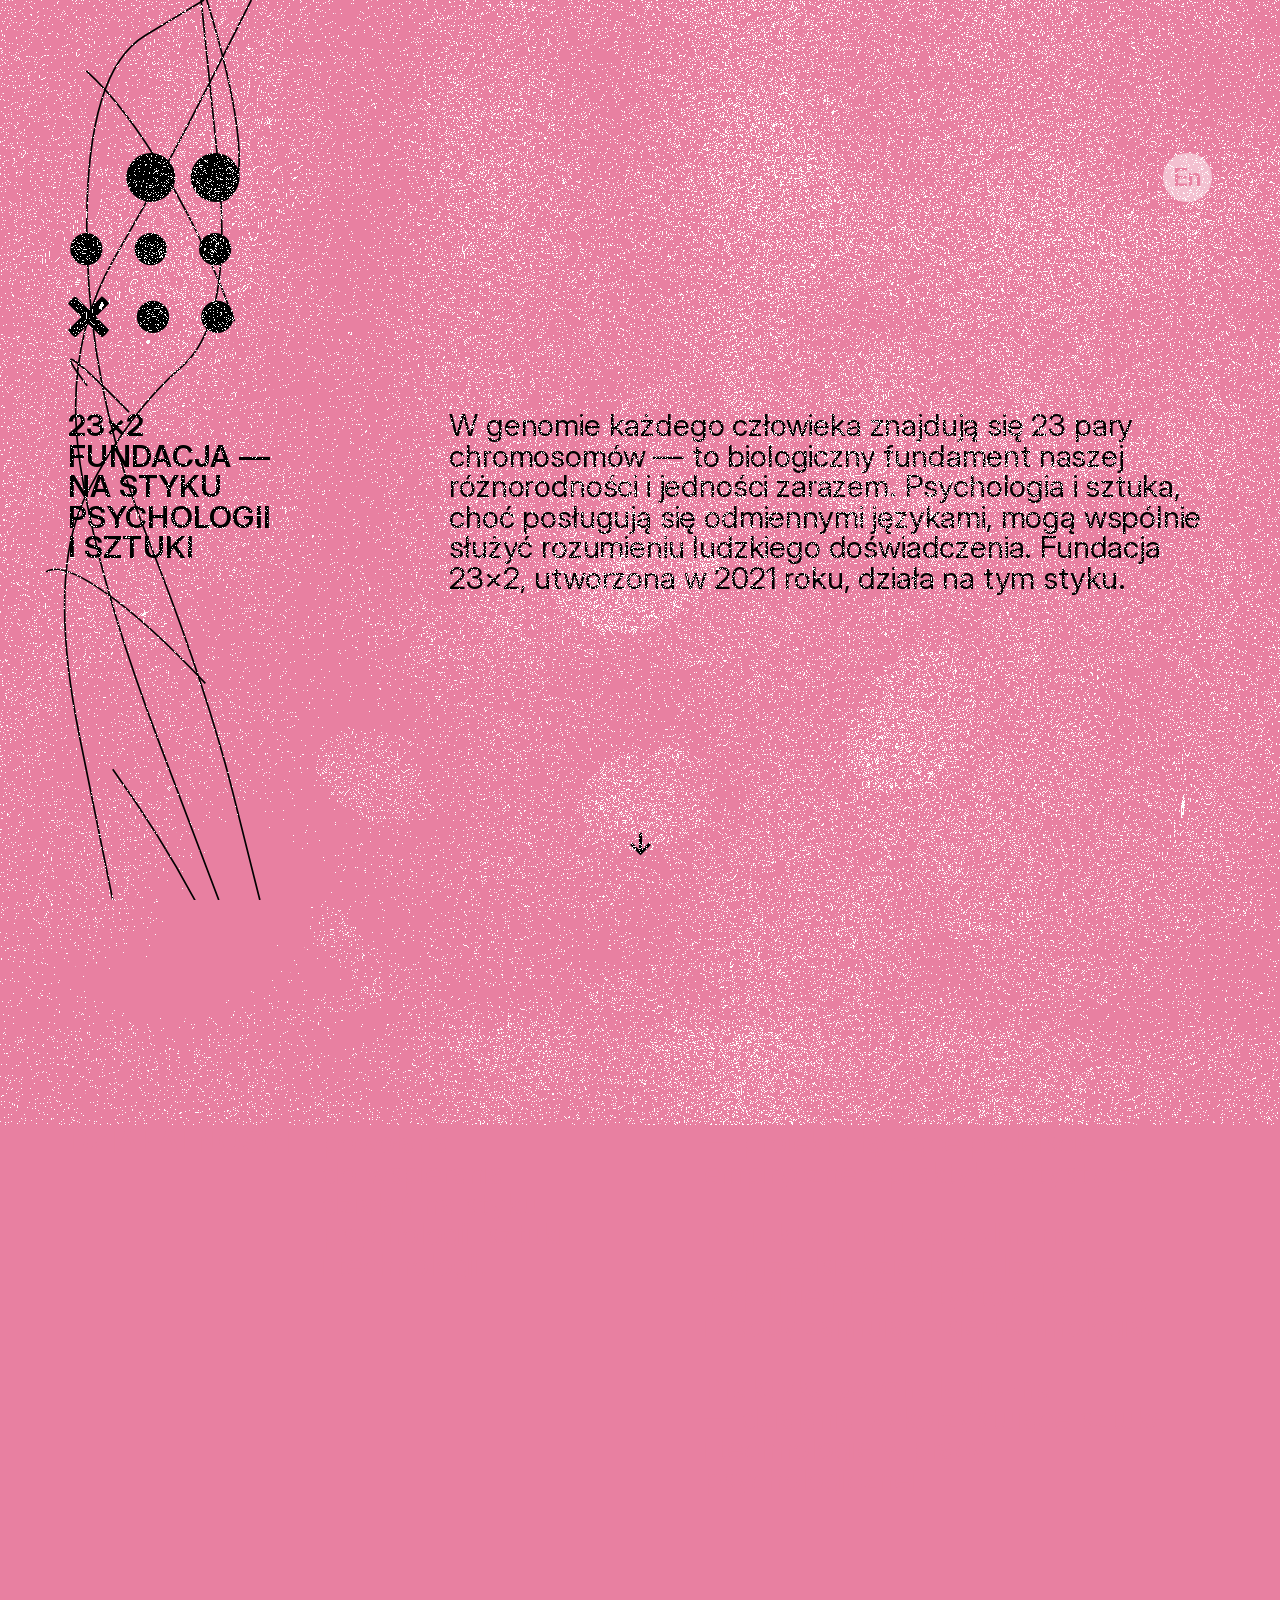
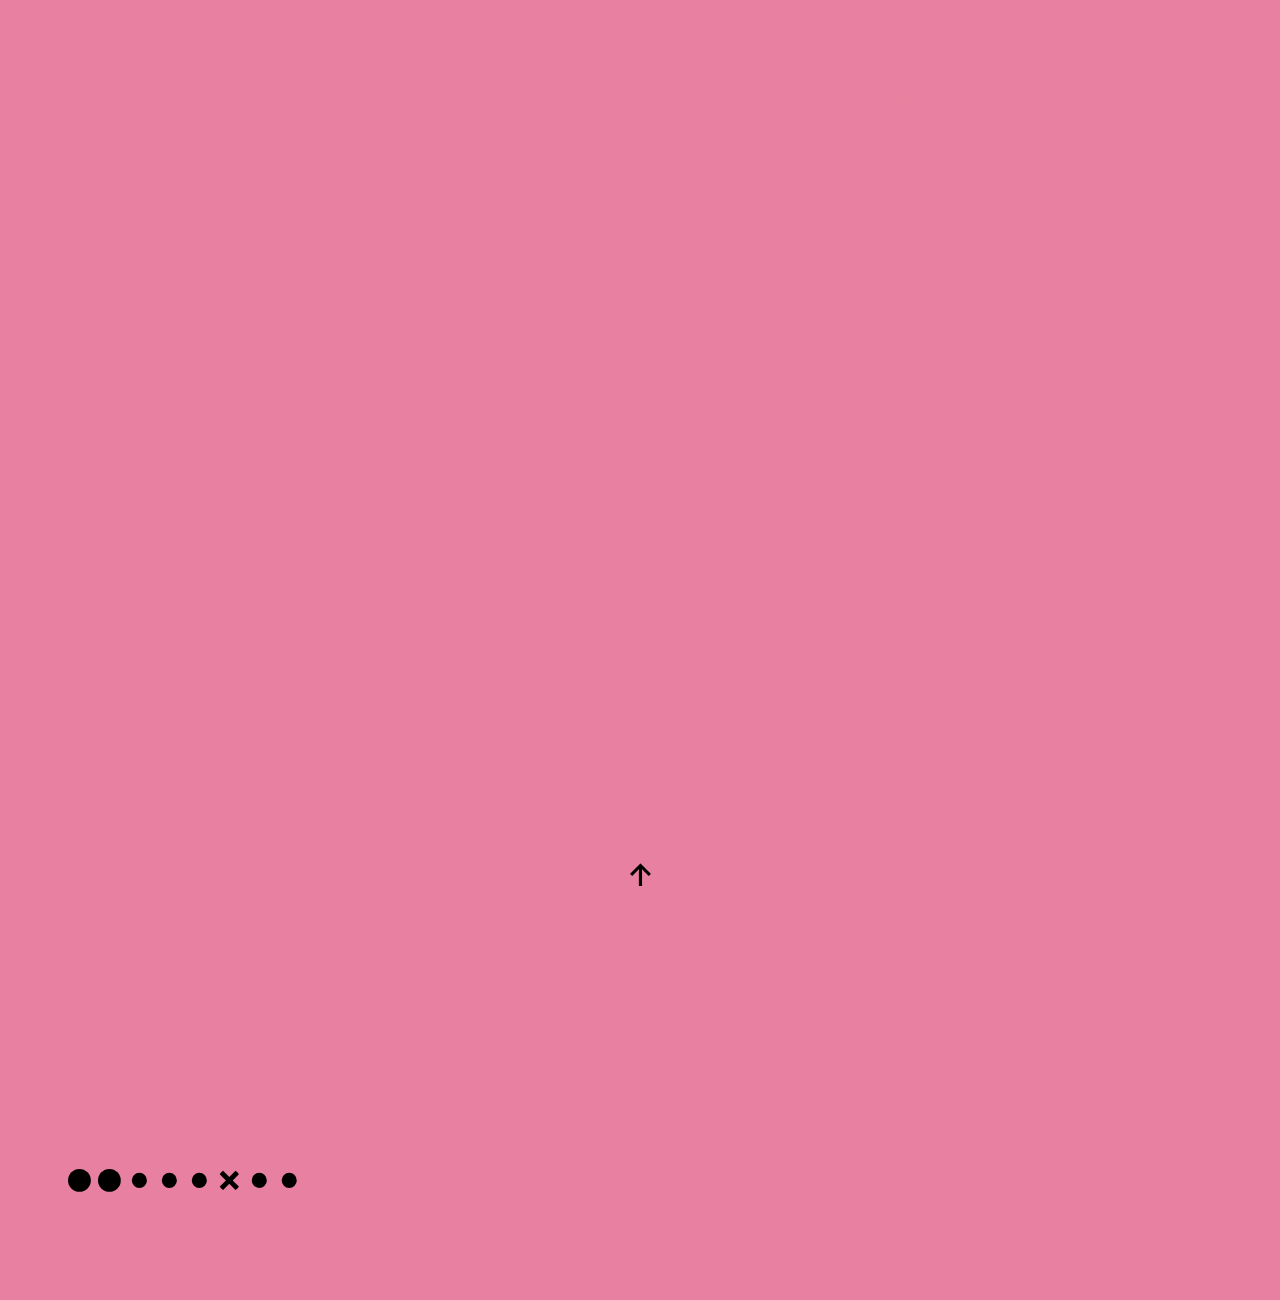
==== commit 3041e12c: "Updates" ====
--- a/en/index.html
+++ b/en/index.html
@@ -17,9 +17,9 @@
     const initialLang = hasEnParam ? 'en' : 'pl';
     document.documentElement.lang = initialLang === 'pl' ? 'pl-PL' : 'en-US';
   </script>
-  <script type="module" crossorigin="" src="/assets/index-CiJZhEcn.js"></script>
-  <link rel="modulepreload" crossorigin="" href="/assets/analytics-BSk8REag.js">
-  <link rel="stylesheet" crossorigin="" href="/assets/analytics-CtleP8-W.css">
+  <script type="module" crossorigin="" src="/assets/index-CJurOtd3.js"></script>
+  <link rel="modulepreload" crossorigin="" href="/assets/analytics-CLJKFazp.js">
+  <link rel="stylesheet" crossorigin="" href="/assets/analytics-meFNrRDt.css">
 <link rel="alternate" hreflang="pl" href="https://23x2.org/"><link rel="alternate" hreflang="en" href="https://23x2.org/?EN"><link rel="alternate" hreflang="x-default" href="https://23x2.org/"></head>
 
 <body class="hidden" id="top" style="visibility: hidden;">
--- a/assets/analytics-meFNrRDt.css
+++ b/assets/analytics-meFNrRDt.css
@@ -0,0 +1 @@
+[data-translate]{color:#e880a1;opacity:0!important;transition:opacity var(--fade-duration, .3s) ease-in-out,color .5s ease;transition-delay:var(--fade-delay, 0s)}[data-translate].visible{color:#000;opacity:1!important}.language-switcher{float:right;border-radius:50%}.language-switcher a{display:flex;align-items:center;justify-content:center;padding:.3em;width:2em;height:2em;text-decoration:none;background-color:#ffffff80;color:#e880a1!important;border-radius:100%;transition:background-color .3s ease,color .4s ease;font-size:.8em;font-weight:600}.language-switcher a:hover,.language-switcher a.active{background-color:#000;color:#e880a1!important}.language-switcher a.active{display:none;opacity:1!important}*{margin:0;padding:0;box-sizing:border-box}#connectionPath{position:fixed;top:0;left:0;pointer-events:none;z-index:-1;width:100%;height:100%}svg#logo{width:15%}svg#logo-vertical{width:60%}#logo circle,#logo path,#logo-vertical path,#logo-vertical circle{fill:#000!important}#connectionPath path{fill:none;stroke-width:1.7px;stroke:#000}canvas{pointer-events:none}r-grid{position:relative;z-index:0;font-size:1.8em}#scrolling{z-index:101}p,h1,h2,h3{color:#000;mix-blend-mode:normal}canvas{position:fixed;top:-25vh;left:-10vw;width:120vw;height:150vh;z-index:100;transition:opacity .3s ease}@media (prefers-reduced-motion: reduce){canvas{opacity:.05!important}.animated-character{animation:none!important;transform:translateY(0)!important}}p,h1,h2,h3{mix-blend-mode:normal}h1 a{transition:transform .23s ease-in-out}h1 a span{transition:font-weight .5s ease-in-out}html{scroll-behavior:smooth;overflow-x:clip}body.hidden{visibility:hidden}.title{margin:auto;width:fit-content}.title r-cell{overflow:visible}.dot{width:256px;height:256px;display:block}canvas.dot{margin-left:-20px}a{transition:color .1s ease-in-out,text-decoration-color .3s ease-in-out;text-decoration:underline;text-decoration-thickness:.1em;word-break:keep-all}a:hover,p a:hover,quote a:hover,.down a:hover{text-decoration-color:#0000;color:#fff}a.langswitcher{float:right}p,quote,li{-webkit-hyphens:none;hyphens:none}.down a,.footer>a{text-decoration:none;transition:color .2s ease-in-out;font-weight:600}.down a{padding:1em}.down{margin:5em auto;text-align:center}.back a{text-decoration:none;transition:color .2s ease-in-out;font-weight:600}.supporter-logo{height:1.5em;width:auto;vertical-align:text-bottom;margin-right:.5em}.footer{font-size:calc(var(--fontSize));font-weight:600}.footer p{margin:2em 0 1em;line-height:calc(var(--fontSize) * 1.2)}.footer>a{margin-right:1.6em}.footer>a:hover{color:var(--accent-color)}#scrolling{position:fixed;bottom:20px;left:0;right:0;margin-left:auto;margin-right:auto;opacity:0;transition:opacity .5s ease-out;-webkit-backdrop-filter:blur(5px);backdrop-filter:blur(5px);background-color:var(--lighter);color:#fff;width:1em;height:1em;padding:.6em 1em 1.4em;border-radius:50%;text-align:center}body.top #scrolling{opacity:1}body.top~#scrolling{animation:scroll 2s ease-in-out infinite}@keyframes scroll{0%{opacity:0}to{opacity:1}}.animated-character{animation:bounce 2s ease-in-out infinite}@keyframes bounce{0%,to{transform:translateY(0)}50%{transform:translateY(-.5em)}}quote{hanging-punctuation:first;font-feature-settings:"ss03"}quote:before{content:open-quote;font-size:calc(var(--fontSize) * 2)}quote:after{content:close-quote}h3{text-transform:uppercase}p a[href*="//"]:not([href*="23x2.org"]):after,quote a[href*="//"]:not([href*="23x2.org"]):after{content:"◦";text-decoration:none;display:inline;white-space:nowrap;word-break:keep-all}p a[href*="//"]:not([href*="23x2.org"]):visited:after,quote a[href*="//"]:not([href*="23x2.org"]):visited:after{content:"•";text-decoration:none;display:inline;word-break:keep-all}r-cell.spacer{margin-bottom:calc(var(--unit) * 10)}@font-face{font-family:InterVariable;font-style:normal;font-weight:200 600;font-display:block;src:url(/assets/InterVariable-CWi-zmRD.woff2) format("woff2")}@font-face{font-family:InterVariable;font-style:italic;font-weight:200 600;font-display:block;src:url(/assets/InterVariable-Italic-d6KXgdvN.woff2) format("woff2")}@font-face{font-family:Inter;font-style:normal;font-weight:200;font-display:block;src:url(/assets/Inter-Regular-B0QUfDW0.woff2) format("woff2")}@font-face{font-family:Inter;font-style:italic;font-weight:200;font-display:block;src:url(/assets/Inter-Italic-B_ozvy2G.woff2) format("woff2")}@font-face{font-family:Inter;font-style:normal;font-weight:600;font-display:block;src:url(/assets/Inter-SemiBold-_JLwM7Yv.woff2) format("woff2")}@font-face{font-family:Inter;font-style:italic;font-weight:600;font-display:block;src:url(/assets/Inter-SemiBoldItalic-C4gNvuGw.woff2) format("woff2")}@font-face{font-family:InterDisplay;font-style:normal;font-weight:200;font-display:block;src:url(/assets/InterDisplay-Regular-C0mmbI_t.woff2) format("woff2")}@font-face{font-family:InterDisplay;font-style:italic;font-weight:200;font-display:block;src:url(/assets/InterDisplay-Italic-Ceakq4P4.woff2) format("woff2")}@font-face{font-family:InterDisplay;font-style:normal;font-weight:600;font-display:block;src:url(/assets/InterDisplay-SemiBold-J6ePsRbj.woff2) format("woff2")}@font-face{font-family:InterDisplay;font-style:italic;font-weight:600;font-display:block;src:url(/assets/InterDisplay-SemiBoldItalic-Hwqo_RGe.woff2) format("woff2")}:root{--icon-outline-url: url("data:image/svg+xml;charset=utf-8,%3Csvg width='18' height='18' fill='none' xmlns='http://www.w3.org/2000/svg'%3E%3Crect x='1.75' y='1.75' width='14.5' height='14.5' rx='.5' stroke='%23000' stroke-width='1.5'/%3E%3C/svg%3E");--icon-checkmark-url: url("data:image/svg+xml;charset=utf-8,%3Csvg width='18' height='18' fill='none' xmlns='http://www.w3.org/2000/svg'%3E%3Cpath d='M4.7 9.3l3.4 3.3 5.7-5.7-1.5-1.6-4.2 4.2-1.8-1.8-1.6 1.6z' fill='%23000'/%3E%3C/svg%3E");--sansFont: "Inter, sans-serif";--titleFont: "Inter, sans-serif";--monoFont: "IBM Plex Mono";--fontSize: 17px;--unit: calc(var(--fontSize) * .5);--line-height: calc(var(--fontSize) * 1.8);--baseline: var(--unit);--body-padding-x: calc(var(--unit) * 8);--body-padding-y: calc(var(--unit) * 8);--body-bleed: calc(var(--unit) * 16);--body-max-width: calc(var(--unit) * 152);--blockSpacingTop: 0px;--blockSpacingBottom: var(--line-height);--hr-weight: 2px;--h1-margin-bottom: var(--line-height);--h3-margin-bottom: calc(var(--unit) * 0);--column-gap: calc(var(--unit) * 8);--row-gap: calc(var(--unit) * 8);--column-gap-compact: calc(var(--unit) * 4);--row-gap-compact: calc(var(--unit) * 2);--displayScale: 1;--pixel: 1px;--foreground-color-rgb: 0, 0, 0;--foreground-color-a: 1;--foreground-color-a-dimmed: .4;--foreground-color: rgba(var(--foreground-color-rgb), var(--foreground-color-a));--foreground-color-dimmed: rgba(var(--foreground-color-rgb), var(--foreground-color-a-dimmed));--box-link-hover-color: rgba(var(--foreground-color-rgb), 1);--accent-color: #d0005f;--menu-active-color: var(--foreground-color);--menu-inactive-color: rgba(0, 0, 0, .3);--letterbox-color: #E880A1;--bright: #fff;--dark: #000;--lighter: rgba(0, 0, 0, .42);--darker: rgba(0, 0, 0, .66)}@supports (font-variation-settings: normal){:root{--sansFont: "InterVariable, sans-serif";--titleFont: "InterVariable, sans-serif";font-feature-settings:"liga" 1,"calt" 1}}@supports (font-variation-settings: normal){:root{--sansFont: InterVariable;--titleFont: InterVariable}}@media only screen and (-webkit-min-device-pixel-ratio: 1.5),only screen and (min-resolution: 1.5dppx){:root{--displayScale: 1.5;--pixel: .75px }}@media only screen and (-webkit-min-device-pixel-ratio: 2),only screen and (min-resolution: 2dppx){:root{--displayScale: 2;--pixel: .5px }}@media only screen and (-webkit-min-device-pixel-ratio: 2.5),only screen and (min-resolution: 2.5dppx){:root{--displayScale: 2.5;--pixel: .4px }}@media only screen and (-webkit-min-device-pixel-ratio: 3),only screen and (min-resolution: 3dppx){:root{--displayScale: 3;--pixel: .3333333333px }}@media only screen and (-webkit-min-device-pixel-ratio: 3.5),only screen and (min-resolution: 3.5dppx){:root{--displayScale: 4;--pixel: .25px }}*{font:inherit;line-height:inherit;font-feature-settings:"liga" 1,"ss02" 0,"ss03" 0,"dlig" 1}a,abbr,acronym,address,applet,article,aside,audio,b,big,blockquote,body,canvas,caption,center,cite,code,dd,del,details,dfn,div,dl,dt,em,embed,fieldset,figcaption,figure,footer,form,grid,h1,h2,h3,h4,h5,h6,header,hgroup,hr,html,i,iframe,img,ins,kbd,label,legend,li,main,mark,menu,nav,noscript,object,ol,output,p,pre,q,s,samp,section,small,span,strike,sub,summary,sup,table,tbody,td,tfoot,th,thead,time,tr,tt,u,ul,var,video{margin:0;padding:0;border:0;vertical-align:baseline}h1,h2,h3{text-transform:uppercase}blockquote,q{quotes:none}blockquote:after,blockquote:before,q:after,q:before{content:"";content:none}a,a:visited{color:inherit}li{margin-left:0;margin-bottom:var(--baseline)}li>p+ol,li>p+ul{margin-top:calc(var(--baseline) * -1)}li>p+ol{margin-top:calc(var(--unit) * -2)}li.task-list-item{list-style-type:none}li.task-list-item>input[type=checkbox]{list-style:none;margin-right:.5em;margin-left:-1.4em;background:none;-webkit-appearance:none;-moz-appearance:none;appearance:none;width:1.5em;height:var(--baseline);display:inline-block;position:relative;border:none;opacity:1}li.task-list-item>input[type=checkbox]:after,li.task-list-item>input[type=checkbox]:before{display:block;position:absolute;content:"X";color:transparent;left:0;top:-.25em;bottom:-.25em;width:1.1em;background-size:contain;background-repeat:no-repeat;background-position:50%;--webkit-touch-callout: none }li.task-list-item>input[type=checkbox]:after{background-image:var(--icon-outline-url)}li.task-list-item>input[type=checkbox][checked]:before{background-image:var(--icon-checkmark-url)}@supports ((-webkit-mask-image: linear-gradient(rgba(0,0,0,1),red)) or(mask-image: linear-gradient(rgba(0,0,0,1),red))){li.task-list-item>input[type=checkbox]:after,li.task-list-item>input[type=checkbox]:before{-webkit-mask-size:contain;mask-size:contain;-webkit-mask-repeat:no-repeat;mask-repeat:no-repeat;-webkit-mask-position:center center;mask-position:center center}li.task-list-item>input[type=checkbox]:after{background:var(--foreground-color);-webkit-mask-image:var(--icon-outline-url);mask-image:var(--icon-outline-url)}li.task-list-item>input[type=checkbox][checked]:before{background:var(--foreground-color);-webkit-mask-image:var(--icon-checkmark-url);mask-image:var(--icon-checkmark-url)}}.compact>li>p+ol,.compact>li>p+ul{margin-top:calc(var(--blockSpacingBottom) * -1)}ol,ul{list-style-position:outside;--list-indentation: 2em }ol.compact>li,ul.compact>li{margin-bottom:0}ul{padding-left:1.3em}ul.plain{list-style:none}ol[start]{-webkit-padding-start:var(--list-indentation);padding-inline-start:var(--list-indentation)}ol:not([start]){list-style:none;counter-reset:ol-counter;padding-left:var(--list-indentation)}ol:not([start])>li{counter-increment:ol-counter;position:relative}ol:not([start])>li:before{content:counter(ol-counter) ". ";font-weight:600;font-variant-numeric:tabular-nums;position:absolute;--space: .5em;--width: calc(var(--list-indentation) - var(--space));left:calc(-1 *(var(--width) + var(--space)));width:var(--width);height:var(--lineHeight);text-align:left}:root{font-family:var(--sansFont),-system-ui,system-ui,sans-serif;font-size:var(--fontSize);line-height:var(--line-height);color:var(--foreground-color);letter-spacing:-.01em;-webkit-text-size-adjust:100%;-moz-text-size-adjust:100%;text-size-adjust:100%;font-variant-ligatures:contextual common-ligatures;background-color:var(--letterbox-color)}body{-webkit-overflow-scrolling:touch;margin:0 auto;padding:var(--body-padding-y) var(--body-padding-x);max-width:var(--body-max-width);min-height:100vh;box-sizing:border-box;background:var(--background-color)}@media (max-width: 1024px){body{--body-padding-y: calc(var(--unit) * 4) }svg#logo{width:30%}#connectionPath path{fill:none;stroke-width:.9px;stroke:#000}p{-webkit-hyphens:auto;hyphens:auto}svg#logo{width:35%}svg#logo-vertical{width:33%}}@media (max-width: 640px){body{--body-padding-x: calc(var(--unit) * 3);--body-padding-y: calc(var(--unit) * 2) }svg#logo{width:55%}svg#logo-vertical{width:80%}}.margin-b-1{margin-bottom:var(--unit)}.margin-b-2{margin-bottom:calc(var(--unit) * 2)}.margin-b-3{margin-bottom:calc(var(--unit) * 3)}.margin-b-4{margin-bottom:calc(var(--unit) * 4)}.margin-b-5{margin-bottom:calc(var(--unit) * 5)}.margin-b-6{margin-bottom:calc(var(--unit) * 6)}.margin-b-7{margin-bottom:calc(var(--unit) * 7)}.margin-b-8{margin-bottom:calc(var(--unit) * 8)}.dimmed{color:var(--foreground-color-dimmed)}.nowrap{white-space:nowrap;word-break:break-word}.fullwidth{width:120%;height:auto;object-fit:contain;margin-left:-10%}r-cell.fullwidth{grid-column:1/-1}.font-title-1{font-weight:600;font-size:2rem;line-height:2.5rem}.font-title-1,.font-title-2{font-family:var(--titleFont)}.font-title-2{font-weight:600;font-size:1.5rem;line-height:2rem;letter-spacing:.01em}@media (min-width: 641px){.only-viewport-xsmall{display:none}}@media (min-width: 1025px){.only-viewport-small{display:none}}.bold,b,strong{font-weight:600}.italic,em,i{font-style:italic}small{font-size:.8em;letter-spacing:0;line-height:1.4}time{color:var(--foreground-color-dimmed)}address,article,aside,blockquote,dd,div.highlighter-rouge,dl,dt,fieldset,figure,form,h1,h2,h3,h4,h5,h6,nav,ol,p,pre,r-grid,table,tfoot,ul,video{margin-top:var(--blockSpacingTop);margin-bottom:var(--blockSpacingBottom)}:first-child{margin-top:unset}blockquote{position:relative;--color: rgba(var(--foreground-color-rgb), .13);padding-left:1em;border-left:.2rem solid var(--color);font-style:italic;font-weight:200;opacity:.7}blockquote:before{content:"“";font-size:1.5em;height:.6em;font-family:Georgia,serif;font-weight:600;color:var(--color);position:absolute;left:-1em;background:#fff;pointer-events:none;-webkit-user-select:none;-moz-user-select:none;-ms-user-select:none;user-select:none}h1{font-weight:600;font-size:2rem;line-height:2.5rem;margin-top:calc(var(--line-height) * 2);margin-bottom:var(--h1-margin-bottom)}h1,h2{font-family:var(--titleFont)}h2{font-weight:600;letter-spacing:.01em;padding-right:1em}*+h2{margin-top:3rem}h3,h4,h5,h6{font-size:inherit;font-weight:600;margin-bottom:var(--h3-margin-bottom)}h3+h1,h3+h1.single-line,h4+h1,h4+h1.single-line{margin-top:calc(var(--baseline) * 3)}h3.single-line+h1,h3.single-line+h1.single-line,h3.single-line+h2,h3.single-line+h2.single-line,h4.single-line+h1,h4.single-line+h1.single-line,h4.single-line+h2,h4.single-line+h2.single-line{margin-top:var(--line-height)}h3+h2,h3+h2.single-line,h4+h2,h4+h2.single-line{margin-top:var(--baseline)}[class^=only-viewport-]+h1,[class^=only-viewport-]+h2,[class^=only-viewport-]+h3,[class^=only-viewport-]+h4,[class^=only-viewport-]+h5,[class^=only-viewport-]+h6,hr+h1,hr+h2,hr+h3,hr+h4,hr+h5,hr+h6{margin-top:unset}hr:first-child{margin-top:calc(var(--hr-weight) /-2);margin-bottom:calc(var(--line-height) - var(--hr-weight)/2)}hr:last-child{margin-bottom:calc(var(--hr-weight)/-2)}hr,hr:last-child,hr:only-child{margin-top:calc(var(--line-height) - var(--hr-weight)/2)}hr,hr:only-child{border:none;background:var(--foreground-color);height:var(--hr-weight);margin-bottom:calc(var(--line-height) - var(--hr-weight)/2)}*+hr:last-child{margin-top:calc(var(--hr-weight)/-2)}hr:not(:first-child){margin-top:var(--line-height);margin-bottom:calc(var(--line-height) - var(--hr-weight))}r-grid>hr{grid-column:1/-1}r-grid>hr,r-grid>hr:not(:first-child):not(:last-child){margin-top:calc(var(--line-height) - var(--hr-weight));margin-bottom:0}picture{display:block;margin-top:var(--blockSpacingTop);margin-bottom:var(--blockSpacingBottom)}img,img:first-child,img:last-child{display:block;margin-top:calc(var(--unit) * 2);margin-bottom:calc(var(--unit) * 2)}img.inline,img:first-child.inline,img:last-child.inline{display:inline;vertical-align:center}img:only-child,picture>img,picture>img:first-child,picture>img:last-child{margin:0}*+img{margin-top:calc(var(--baseline) * -1)}img.cover,img.fill{-o-object-fit:cover;object-fit:cover}r-grid>r-cell>img,r-grid>r-cell>p>img,r-grid>r-cell>p>picture>img,r-grid>r-cell>picture>img{-o-object-fit:contain;object-fit:contain;max-width:100%}code,pre,tt{font-family:var(--monoFont),SFMono-Regular,Consolas,Liberation Mono,Menlo,monospace;word-break:break-word;white-space:pre-wrap}.code b,.monospace b,b .code,b .monospace,b code,b pre,b tt,code b,pre b,tt b{font-weight:600}code,tt{background-color:rgba(var(--foreground-color-rgb),.07);border-radius:3px;padding:calc(var(--unit) * .25) 0}code:after,code:before,tt:after,tt:before{letter-spacing:-.2em;content:" "}pre code,pre tt{background-color:transparent;padding:0;border-radius:0}pre code:after,pre code:before,pre tt:after,pre tt:before{letter-spacing:inherit;content:none}pre{white-space:pre;word-wrap:normal;overflow-x:auto;display:block;font-size:.95rem;line-height:1.4}@media (max-width: 640px){pre{font-size:.85rem}}pre code,pre tt{white-space:pre;word-wrap:normal}table{--border-width: 1px;--border-opacity: .15;--border-color: rgba(var(--foreground-color-rgb), calc(var(--foreground-color-a) * var(--border-opacity)));overflow:auto;border-spacing:0;border-collapse:collapse;border-top:var(--border-width) solid var(--border-color);border-right:var(--border-width) solid var(--border-color);position:relative;margin-top:calc(var(--line-height) * 1 + var(--border-width) * -1);margin-bottom:calc(var(--line-height) * 1.5)}table:first-child{margin-top:calc(var(--line-height) * .5 + var(--border-width) * -1);margin-bottom:calc(var(--line-height) * .5)}table *{box-sizing:border-box}table td,table th{position:relative;padding:var(--baseline) 1em;background-image:linear-gradient(90deg,var(--border-color),var(--border-color) 1px,transparent 0,transparent calc(var(--baseline) /2));background-repeat:no-repeat;background-size:100% 100%;background-position:0 -1px}table td:after,table th:after{position:absolute;left:0;bottom:0;right:0;height:var(--border-width);background:var(--border-color);content:"A";color:transparent;pointer-events:none}table th{text-align:left;font-weight:600}table th[align=center]{text-align:center}table th[align=right]{text-align:right}p+table{margin-top:calc(var(--line-height) * 1.5 + var(--border-width) * -1)}@media (max-width: 640px){r-grid{--row-gap: calc(var(--unit) * 6) }}[flow-cols-l],[flow-cols-s],[flow-cols]{display:block;-moz-column-count:3;column-count:3;-moz-column-gap:var(--column-gap);column-gap:var(--column-gap);-moz-column-fill:balance;column-fill:balance;orphans:3;widows:3}[flow-cols-l]>h1,[flow-cols-l]>h2,[flow-cols-l]>hr,[flow-cols-s]>h1,[flow-cols-s]>h2,[flow-cols-s]>hr,[flow-cols]>h1,[flow-cols]>h2,[flow-cols]>hr{-moz-column-span:all;column-span:all}[flow-cols="1"]{-moz-column-count:1;column-count:1}[flow-cols="2"]{-moz-column-count:2;column-count:2}[flow-cols="3"]{-moz-column-count:3;column-count:3}[flow-cols="4"]{-moz-column-count:4;column-count:4}[flow-cols="5"]{-moz-column-count:5;column-count:5}[flow-cols="6"]{-moz-column-count:6;column-count:6}[flow-cols="7"]{-moz-column-count:7;column-count:7}[flow-cols="8"]{-moz-column-count:8;column-count:8}@media (max-width: 1024px){[flow-cols-s="1"]{-moz-column-count:1;column-count:1}[flow-cols-s="2"]{-moz-column-count:2;column-count:2}[flow-cols-s="3"]{-moz-column-count:3;column-count:3}[flow-cols-s="4"]{-moz-column-count:4;column-count:4}[flow-cols-s="5"]{-moz-column-count:5;column-count:5}[flow-cols-s="6"]{-moz-column-count:6;column-count:6}[flow-cols-s="7"]{-moz-column-count:7;column-count:7}[flow-cols-s="8"]{-moz-column-count:8;column-count:8}}@media (max-width: 640px){[flow-cols-xs="1"]{-moz-column-count:1;column-count:1}[flow-cols-xs="2"]{-moz-column-count:2;column-count:2}[flow-cols-xs="3"]{-moz-column-count:3;column-count:3}[flow-cols-xs="4"]{-moz-column-count:4;column-count:4}[flow-cols-xs="5"]{-moz-column-count:5;column-count:5}[flow-cols-xs="6"]{-moz-column-count:6;column-count:6}[flow-cols-xs="7"]{-moz-column-count:7;column-count:7}[flow-cols-xs="8"]{-moz-column-count:8;column-count:8}}@media (max-width: 768px){#top{overflow-x:clip}.fullwidth{width:200%;margin-left:-50%}.dot{margin-top:calc(var(--unit) * 6)}}r-grid{display:grid;--grid-tc: repeat(3, 1fr);grid-template-columns:var(--grid-tc);--grid-cs: 1;--grid-ce: -1 }r-grid>r-cell{display:block;-moz-appearance:none;appearance:none;-webkit-appearance:none}r-grid[columns="1"]{--grid-tc: repeat(1, 1fr) }r-grid[columns="2"]{--grid-tc: repeat(2, 1fr) }r-grid[columns="3"]{--grid-tc: repeat(3, 1fr) }r-grid[columns="4"]{--grid-tc: repeat(4, 1fr) }r-grid[columns="5"]{--grid-tc: repeat(5, 1fr) }r-grid[columns="6"]{--grid-tc: repeat(6, 1fr) }r-grid[columns="7"]{--grid-tc: repeat(7, 1fr) }r-grid[columns="8"]{--grid-tc: repeat(8, 1fr) }r-grid[columns="9"]{--grid-tc: repeat(9, 1fr) }r-grid>r-cell[span^="1"]{--grid-cs: 1 }r-grid>r-cell[span^="2"]{--grid-cs: 2 }r-grid>r-cell[span^="3"]{--grid-cs: 3 }r-grid>r-cell[span^="4"]{--grid-cs: 4 }r-grid>r-cell[span^="5"]{--grid-cs: 5 }r-grid>r-cell[span^="6"]{--grid-cs: 6 }r-grid>r-cell[span^="7"]{--grid-cs: 7 }r-grid>r-cell[span^="8"]{--grid-cs: 8 }r-grid>r-cell[span^="9"]{--grid-cs: 9 }r-grid>r-cell[span$="+1"],r-grid>r-cell[span="1"]{--grid-ce: 1 }r-grid>r-cell[span$="+2"],r-grid>r-cell[span$="-1"],r-grid>r-cell[span="2"]{--grid-ce: 2 }r-grid>r-cell[span$="+3"],r-grid>r-cell[span$="-2"],r-grid>r-cell[span="3"]{--grid-ce: 3 }r-grid>r-cell[span$="+4"],r-grid>r-cell[span$="-3"],r-grid>r-cell[span="4"]{--grid-ce: 4 }r-grid>r-cell[span$="+5"],r-grid>r-cell[span$="-4"],r-grid>r-cell[span="5"]{--grid-ce: 5 }r-grid>r-cell[span$="+6"],r-grid>r-cell[span$="-5"],r-grid>r-cell[span="6"]{--grid-ce: 6 }r-grid>r-cell[span$="+7"],r-grid>r-cell[span$="-6"],r-grid>r-cell[span="7"]{--grid-ce: 7 }r-grid>r-cell[span$="+8"],r-grid>r-cell[span$="-7"],r-grid>r-cell[span="8"]{--grid-ce: 8 }r-grid>r-cell[span$="+9"],r-grid>r-cell[span$="-8"],r-grid>r-cell[span="9"]{--grid-ce: 9 }r-grid>r-cell[span$="-9"]{--grid-ce: 10 }r-grid>r-cell[span]{grid-column-end:span var(--grid-ce)}r-grid>r-cell[span*="+"],r-grid>r-cell[span*="-"],r-grid>r-cell[span*=".."]{grid-column-start:var(--grid-cs)}r-grid>r-cell[span*="-"],r-grid>r-cell[span*=".."]{grid-column-end:var(--grid-ce)}r-grid>r-cell[span=row]{grid-column:1 / -1}@media only screen and (max-width: 1024px){r-grid[columns-s="1"]{--grid-tc: repeat(1, 1fr) }r-grid[columns-s="2"]{--grid-tc: repeat(2, 1fr) }r-grid[columns-s="3"]{--grid-tc: repeat(3, 1fr) }r-grid[columns-s="4"]{--grid-tc: repeat(4, 1fr) }r-grid[columns-s="5"]{--grid-tc: repeat(5, 1fr) }r-grid[columns-s="6"]{--grid-tc: repeat(6, 1fr) }r-grid[columns-s="7"]{--grid-tc: repeat(7, 1fr) }r-grid[columns-s="8"]{--grid-tc: repeat(8, 1fr) }r-grid[columns-s="9"]{--grid-tc: repeat(9, 1fr) }r-grid>r-cell[span-s^="1"]{--grid-cs: 1 }r-grid>r-cell[span-s^="2"]{--grid-cs: 2 }r-grid>r-cell[span-s^="3"]{--grid-cs: 3 }r-grid>r-cell[span-s^="4"]{--grid-cs: 4 }r-grid>r-cell[span-s^="5"]{--grid-cs: 5 }r-grid>r-cell[span-s^="6"]{--grid-cs: 6 }r-grid>r-cell[span-s^="7"]{--grid-cs: 7 }r-grid>r-cell[span-s^="8"]{--grid-cs: 8 }r-grid>r-cell[span-s^="9"]{--grid-cs: 9 }r-grid>r-cell[span-s$="+1"],r-grid>r-cell[span-s="1"]{--grid-ce: 1 }r-grid>r-cell[span-s$="+2"],r-grid>r-cell[span-s$="-1"],r-grid>r-cell[span-s="2"]{--grid-ce: 2 }r-grid>r-cell[span-s$="+3"],r-grid>r-cell[span-s$="-2"],r-grid>r-cell[span-s="3"]{--grid-ce: 3 }r-grid>r-cell[span-s$="+4"],r-grid>r-cell[span-s$="-3"],r-grid>r-cell[span-s="4"]{--grid-ce: 4 }r-grid>r-cell[span-s$="+5"],r-grid>r-cell[span-s$="-4"],r-grid>r-cell[span-s="5"]{--grid-ce: 5 }r-grid>r-cell[span-s$="+6"],r-grid>r-cell[span-s$="-5"],r-grid>r-cell[span-s="6"]{--grid-ce: 6 }r-grid>r-cell[span-s$="+7"],r-grid>r-cell[span-s$="-6"],r-grid>r-cell[span-s="7"]{--grid-ce: 7 }r-grid>r-cell[span-s$="+8"],r-grid>r-cell[span-s$="-7"],r-grid>r-cell[span-s="8"]{--grid-ce: 8 }r-grid>r-cell[span-s$="+9"],r-grid>r-cell[span-s$="-8"],r-grid>r-cell[span-s="9"]{--grid-ce: 9 }r-grid>r-cell[span-s$="-9"]{--grid-ce: 10 }r-grid>r-cell[span-s]{grid-column-end:span var(--grid-ce)}r-grid>r-cell[span-s*="+"],r-grid>r-cell[span-s*="-"],r-grid>r-cell[span-s*=".."]{grid-column-start:var(--grid-cs)}r-grid>r-cell[span-s*="-"],r-grid>r-cell[span-s*=".."]{grid-column-end:var(--grid-ce)}r-grid>r-cell[span-s=row]{grid-column:1 / -1}}@media only screen and (min-width: 1999px){r-grid[columns-l="1"]{--grid-tc: repeat(1, 1fr) }r-grid[columns-l="2"]{--grid-tc: repeat(2, 1fr) }r-grid[columns-l="3"]{--grid-tc: repeat(3, 1fr) }r-grid[columns-l="4"]{--grid-tc: repeat(4, 1fr) }r-grid[columns-l="5"]{--grid-tc: repeat(5, 1fr) }r-grid[columns-l="6"]{--grid-tc: repeat(6, 1fr) }r-grid[columns-l="7"]{--grid-tc: repeat(7, 1fr) }r-grid[columns-l="8"]{--grid-tc: repeat(8, 1fr) }r-grid[columns-l="9"]{--grid-tc: repeat(9, 1fr) }r-grid>r-cell[span-l^="1"]{--grid-cs: 1 }r-grid>r-cell[span-l^="2"]{--grid-cs: 2 }r-grid>r-cell[span-l^="3"]{--grid-cs: 3 }r-grid>r-cell[span-l^="4"]{--grid-cs: 4 }r-grid>r-cell[span-l^="5"]{--grid-cs: 5 }r-grid>r-cell[span-l^="6"]{--grid-cs: 6 }r-grid>r-cell[span-l^="7"]{--grid-cs: 7 }r-grid>r-cell[span-l^="8"]{--grid-cs: 8 }r-grid>r-cell[span-l^="9"]{--grid-cs: 9 }r-grid>r-cell[span-l$="+1"],r-grid>r-cell[span-l="1"]{--grid-ce: 1 }r-grid>r-cell[span-l$="+2"],r-grid>r-cell[span-l$="-1"],r-grid>r-cell[span-l="2"]{--grid-ce: 2 }r-grid>r-cell[span-l$="+3"],r-grid>r-cell[span-l$="-2"],r-grid>r-cell[span-l="3"]{--grid-ce: 3 }r-grid>r-cell[span-l$="+4"],r-grid>r-cell[span-l$="-3"],r-grid>r-cell[span-l="4"]{--grid-ce: 4 }r-grid>r-cell[span-l$="+5"],r-grid>r-cell[span-l$="-4"],r-grid>r-cell[span-l="5"]{--grid-ce: 5 }r-grid>r-cell[span-l$="+6"],r-grid>r-cell[span-l$="-5"],r-grid>r-cell[span-l="6"]{--grid-ce: 6 }r-grid>r-cell[span-l$="+7"],r-grid>r-cell[span-l$="-6"],r-grid>r-cell[span-l="7"]{--grid-ce: 7 }r-grid>r-cell[span-l$="+8"],r-grid>r-cell[span-l$="-7"],r-grid>r-cell[span-l="8"]{--grid-ce: 8 }r-grid>r-cell[span-l$="+9"],r-grid>r-cell[span-l$="-8"],r-grid>r-cell[span-l="9"]{--grid-ce: 9 }r-grid>r-cell[span-l$="-9"]{--grid-ce: 10 }r-grid>r-cell[span-l]{grid-column-end:span var(--grid-ce)}r-grid>r-cell[span-l*="+"],r-grid>r-cell[span-l*="-"],r-grid>r-cell[span-l*=".."]{grid-column-start:var(--grid-cs)}r-grid>r-cell[span-l*="-"],r-grid>r-cell[span-l*=".."]{grid-column-end:var(--grid-ce)}r-grid>r-cell[span-l=row]{grid-column:1 / -1}}
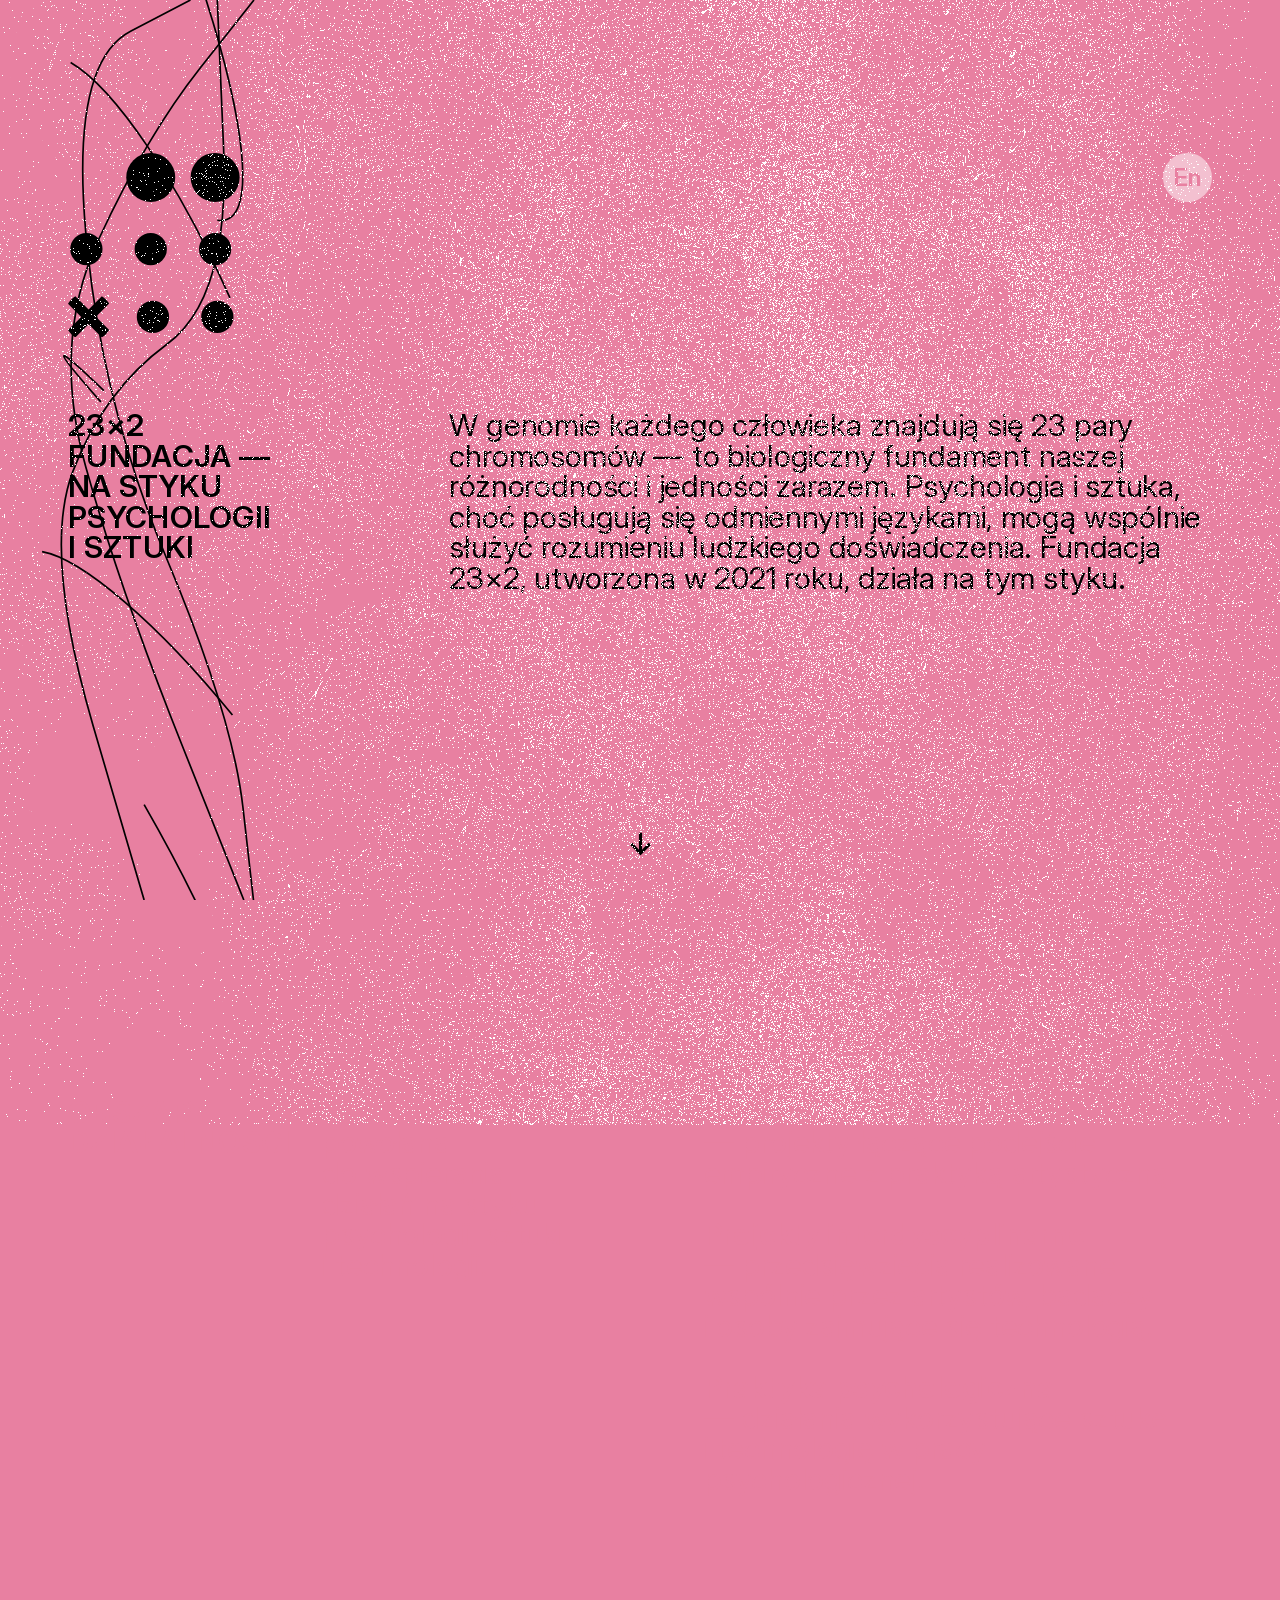
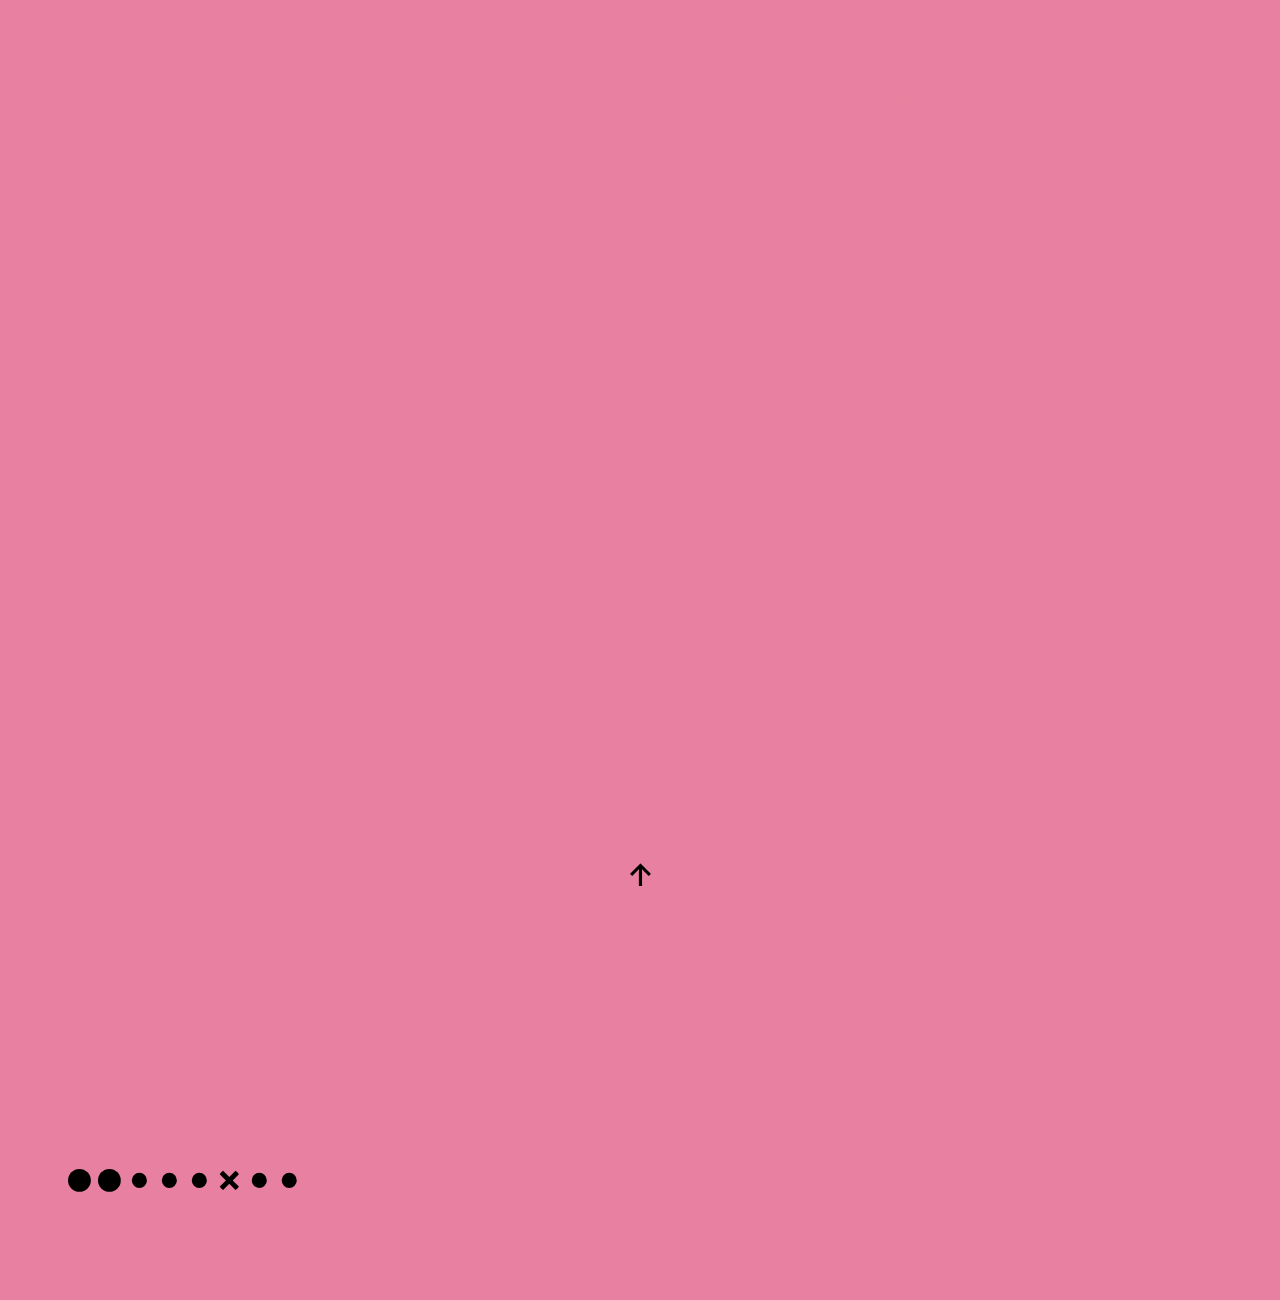
==== commit 08f977f6: "Updates" ====
--- a/en/index.html
+++ b/en/index.html
@@ -17,9 +17,9 @@
     const initialLang = hasEnParam ? 'en' : 'pl';
     document.documentElement.lang = initialLang === 'pl' ? 'pl-PL' : 'en-US';
   </script>
-  <script type="module" crossorigin="" src="/assets/index-CJurOtd3.js"></script>
-  <link rel="modulepreload" crossorigin="" href="/assets/analytics-CLJKFazp.js">
-  <link rel="stylesheet" crossorigin="" href="/assets/analytics-meFNrRDt.css">
+  <script type="module" crossorigin="" src="/assets/index-DmjQGNBy.js"></script>
+  <link rel="modulepreload" crossorigin="" href="/assets/analytics-CDZm6LjX.js">
+  <link rel="stylesheet" crossorigin="" href="/assets/analytics-DKJmXMe8.css">
 <link rel="alternate" hreflang="pl" href="https://23x2.org/"><link rel="alternate" hreflang="en" href="https://23x2.org/?EN"><link rel="alternate" hreflang="x-default" href="https://23x2.org/"></head>
 
 <body class="hidden" id="top" style="visibility: hidden;">
--- a/assets/analytics-DKJmXMe8.css
+++ b/assets/analytics-DKJmXMe8.css
@@ -0,0 +1 @@
+[data-translate]{color:#e880a1;opacity:0!important;transition:opacity var(--fade-duration, .3s) ease-in-out,color .5s ease;transition-delay:var(--fade-delay, 0s)}[data-translate].visible{color:#000;opacity:1!important}.language-switcher{float:right;border-radius:50%}.language-switcher a{display:flex;align-items:center;justify-content:center;padding:.3em;width:2em;height:2em;text-decoration:none;background-color:#ffffff80;color:#e880a1!important;border-radius:100%;transition:background-color .3s ease,color .4s ease;font-size:.8em;font-weight:600}.language-switcher a:hover,.language-switcher a.active{background-color:#000;color:#e880a1!important}.language-switcher a.active{display:none;opacity:1!important}*{margin:0;padding:0;box-sizing:border-box}#connectionPath{position:fixed;top:0;left:0;pointer-events:none;z-index:-1;width:100%;height:100%}svg#logo{width:15%}svg#logo-vertical{width:60%}#logo circle,#logo path,#logo-vertical path,#logo-vertical circle{fill:#000!important}#connectionPath path{fill:none;stroke-width:1.7px;stroke:#000}canvas{pointer-events:none}r-grid{position:relative;font-size:1.8em}#scrolling{z-index:101}p,h1,h2,h3{color:#000;mix-blend-mode:normal}canvas{position:fixed;top:-25vh;left:-10vw;width:120vw;height:150vh;z-index:100;transition:opacity .3s ease}@media (prefers-reduced-motion: reduce){canvas{opacity:.05!important}.animated-character{animation:none!important;transform:translateY(0)!important}}p,h1,h2,h3{mix-blend-mode:normal}h1 a{transition:transform .23s ease-in-out}h1 a span{transition:font-weight .5s ease-in-out}html{scroll-behavior:smooth;overflow-x:clip}body.hidden{visibility:hidden}.title{margin:auto;width:fit-content}.title r-cell{overflow:visible}.dot{width:256px;height:256px;display:block}canvas.dot{margin-left:-20px}a{transition:color .1s ease-in-out,text-decoration-color .3s ease-in-out;text-decoration:underline;text-decoration-thickness:.1em;word-break:keep-all}a:hover,p a:hover,quote a:hover,.down a:hover{text-decoration-color:#0000;color:#fff}a.langswitcher{float:right}p,quote,li{-webkit-hyphens:none;hyphens:none}.down a,.footer>a{text-decoration:none;transition:color .2s ease-in-out;font-weight:600}.down a{padding:1em}.down{margin:5em auto;text-align:center}.supporter-logo{position:relative;z-index:101;height:1.25em;width:auto;vertical-align:-.22em;margin-right:.5em}.footer{font-size:calc(var(--fontSize));font-weight:600}.footer p{margin:2em 0 1em;line-height:calc(var(--fontSize) * 1.2)}.footer>a{margin-right:1.6em}.footer>a:hover{color:var(--accent-color)}#scrolling{position:fixed;bottom:20px;left:0;right:0;margin-left:auto;margin-right:auto;opacity:0;transition:opacity .5s ease-out;-webkit-backdrop-filter:blur(5px);backdrop-filter:blur(5px);background-color:var(--lighter);color:#fff;width:1em;height:1em;padding:.6em 1em 1.4em;border-radius:50%;text-align:center}body.top #scrolling{opacity:1}body.top~#scrolling{animation:scroll 2s ease-in-out infinite}@keyframes scroll{0%{opacity:0}to{opacity:1}}.animated-character{animation:bounce 2s ease-in-out infinite}@keyframes bounce{0%,to{transform:translateY(0)}50%{transform:translateY(-.5em)}}quote{hanging-punctuation:first;font-feature-settings:"ss03"}quote:before{content:open-quote;font-size:calc(var(--fontSize) * 2)}quote:after{content:close-quote}h3{text-transform:uppercase}p a[href*="//"]:not([href*="23x2.org"]):after,quote a[href*="//"]:not([href*="23x2.org"]):after{content:"◦";text-decoration:none;display:inline;white-space:nowrap;word-break:keep-all}p a[href*="//"]:not([href*="23x2.org"]):visited:after,quote a[href*="//"]:not([href*="23x2.org"]):visited:after{content:"•";text-decoration:none;display:inline;word-break:keep-all}r-cell.spacer{margin-bottom:calc(var(--unit) * 10)}@font-face{font-family:InterVariable;font-style:normal;font-weight:200 600;font-display:block;src:url(/assets/InterVariable-CWi-zmRD.woff2) format("woff2")}@font-face{font-family:InterVariable;font-style:italic;font-weight:200 600;font-display:block;src:url(/assets/InterVariable-Italic-d6KXgdvN.woff2) format("woff2")}@font-face{font-family:Inter;font-style:normal;font-weight:200;font-display:block;src:url(/assets/Inter-Regular-B0QUfDW0.woff2) format("woff2")}@font-face{font-family:Inter;font-style:italic;font-weight:200;font-display:block;src:url(/assets/Inter-Italic-B_ozvy2G.woff2) format("woff2")}@font-face{font-family:Inter;font-style:normal;font-weight:600;font-display:block;src:url(/assets/Inter-SemiBold-_JLwM7Yv.woff2) format("woff2")}@font-face{font-family:Inter;font-style:italic;font-weight:600;font-display:block;src:url(/assets/Inter-SemiBoldItalic-C4gNvuGw.woff2) format("woff2")}@font-face{font-family:InterDisplay;font-style:normal;font-weight:200;font-display:block;src:url(/assets/InterDisplay-Regular-C0mmbI_t.woff2) format("woff2")}@font-face{font-family:InterDisplay;font-style:italic;font-weight:200;font-display:block;src:url(/assets/InterDisplay-Italic-Ceakq4P4.woff2) format("woff2")}@font-face{font-family:InterDisplay;font-style:normal;font-weight:600;font-display:block;src:url(/assets/InterDisplay-SemiBold-J6ePsRbj.woff2) format("woff2")}@font-face{font-family:InterDisplay;font-style:italic;font-weight:600;font-display:block;src:url(/assets/InterDisplay-SemiBoldItalic-Hwqo_RGe.woff2) format("woff2")}:root{--icon-outline-url: url("data:image/svg+xml;charset=utf-8,%3Csvg width='18' height='18' fill='none' xmlns='http://www.w3.org/2000/svg'%3E%3Crect x='1.75' y='1.75' width='14.5' height='14.5' rx='.5' stroke='%23000' stroke-width='1.5'/%3E%3C/svg%3E");--icon-checkmark-url: url("data:image/svg+xml;charset=utf-8,%3Csvg width='18' height='18' fill='none' xmlns='http://www.w3.org/2000/svg'%3E%3Cpath d='M4.7 9.3l3.4 3.3 5.7-5.7-1.5-1.6-4.2 4.2-1.8-1.8-1.6 1.6z' fill='%23000'/%3E%3C/svg%3E");--sansFont: "Inter, sans-serif";--titleFont: "Inter, sans-serif";--monoFont: "IBM Plex Mono";--fontSize: 17px;--unit: calc(var(--fontSize) * .5);--line-height: calc(var(--fontSize) * 1.8);--baseline: var(--unit);--body-padding-x: calc(var(--unit) * 8);--body-padding-y: calc(var(--unit) * 8);--body-bleed: calc(var(--unit) * 16);--body-max-width: calc(var(--unit) * 152);--blockSpacingTop: 0px;--blockSpacingBottom: var(--line-height);--hr-weight: 2px;--h1-margin-bottom: var(--line-height);--h3-margin-bottom: calc(var(--unit) * 0);--column-gap: calc(var(--unit) * 8);--row-gap: calc(var(--unit) * 8);--column-gap-compact: calc(var(--unit) * 4);--row-gap-compact: calc(var(--unit) * 2);--displayScale: 1;--pixel: 1px;--foreground-color-rgb: 0, 0, 0;--foreground-color-a: 1;--foreground-color-a-dimmed: .4;--foreground-color: rgba(var(--foreground-color-rgb), var(--foreground-color-a));--foreground-color-dimmed: rgba(var(--foreground-color-rgb), var(--foreground-color-a-dimmed));--box-link-hover-color: rgba(var(--foreground-color-rgb), 1);--accent-color: #d0005f;--menu-active-color: var(--foreground-color);--menu-inactive-color: rgba(0, 0, 0, .3);--letterbox-color: #E880A1;--bright: #fff;--dark: #000;--lighter: rgba(0, 0, 0, .42);--darker: rgba(0, 0, 0, .66)}@supports (font-variation-settings: normal){:root{--sansFont: "InterVariable, sans-serif";--titleFont: "InterVariable, sans-serif";font-feature-settings:"liga" 1,"calt" 1}}@supports (font-variation-settings: normal){:root{--sansFont: InterVariable;--titleFont: InterVariable}}@media only screen and (-webkit-min-device-pixel-ratio: 1.5),only screen and (min-resolution: 1.5dppx){:root{--displayScale: 1.5;--pixel: .75px }}@media only screen and (-webkit-min-device-pixel-ratio: 2),only screen and (min-resolution: 2dppx){:root{--displayScale: 2;--pixel: .5px }}@media only screen and (-webkit-min-device-pixel-ratio: 2.5),only screen and (min-resolution: 2.5dppx){:root{--displayScale: 2.5;--pixel: .4px }}@media only screen and (-webkit-min-device-pixel-ratio: 3),only screen and (min-resolution: 3dppx){:root{--displayScale: 3;--pixel: .3333333333px }}@media only screen and (-webkit-min-device-pixel-ratio: 3.5),only screen and (min-resolution: 3.5dppx){:root{--displayScale: 4;--pixel: .25px }}*{font:inherit;line-height:inherit;font-feature-settings:"liga" 1,"ss02" 0,"ss03" 0,"dlig" 1}a,abbr,acronym,address,applet,article,aside,audio,b,big,blockquote,body,canvas,caption,center,cite,code,dd,del,details,dfn,div,dl,dt,em,embed,fieldset,figcaption,figure,footer,form,grid,h1,h2,h3,h4,h5,h6,header,hgroup,hr,html,i,iframe,img,ins,kbd,label,legend,li,main,mark,menu,nav,noscript,object,ol,output,p,pre,q,s,samp,section,small,span,strike,sub,summary,sup,table,tbody,td,tfoot,th,thead,time,tr,tt,u,ul,var,video{margin:0;padding:0;border:0;vertical-align:baseline}h1,h2,h3{text-transform:uppercase}blockquote,q{quotes:none}blockquote:after,blockquote:before,q:after,q:before{content:"";content:none}a,a:visited{color:inherit}li{margin-left:0;margin-bottom:var(--baseline)}li>p+ol,li>p+ul{margin-top:calc(var(--baseline) * -1)}li>p+ol{margin-top:calc(var(--unit) * -2)}li.task-list-item{list-style-type:none}li.task-list-item>input[type=checkbox]{list-style:none;margin-right:.5em;margin-left:-1.4em;background:none;-webkit-appearance:none;-moz-appearance:none;appearance:none;width:1.5em;height:var(--baseline);display:inline-block;position:relative;border:none;opacity:1}li.task-list-item>input[type=checkbox]:after,li.task-list-item>input[type=checkbox]:before{display:block;position:absolute;content:"X";color:transparent;left:0;top:-.25em;bottom:-.25em;width:1.1em;background-size:contain;background-repeat:no-repeat;background-position:50%;--webkit-touch-callout: none }li.task-list-item>input[type=checkbox]:after{background-image:var(--icon-outline-url)}li.task-list-item>input[type=checkbox][checked]:before{background-image:var(--icon-checkmark-url)}@supports ((-webkit-mask-image: linear-gradient(rgba(0,0,0,1),red)) or(mask-image: linear-gradient(rgba(0,0,0,1),red))){li.task-list-item>input[type=checkbox]:after,li.task-list-item>input[type=checkbox]:before{-webkit-mask-size:contain;mask-size:contain;-webkit-mask-repeat:no-repeat;mask-repeat:no-repeat;-webkit-mask-position:center center;mask-position:center center}li.task-list-item>input[type=checkbox]:after{background:var(--foreground-color);-webkit-mask-image:var(--icon-outline-url);mask-image:var(--icon-outline-url)}li.task-list-item>input[type=checkbox][checked]:before{background:var(--foreground-color);-webkit-mask-image:var(--icon-checkmark-url);mask-image:var(--icon-checkmark-url)}}.compact>li>p+ol,.compact>li>p+ul{margin-top:calc(var(--blockSpacingBottom) * -1)}ol,ul{list-style-position:outside;--list-indentation: 2em }ol.compact>li,ul.compact>li{margin-bottom:0}ul{padding-left:1.3em}ul.plain{list-style:none}ol[start]{-webkit-padding-start:var(--list-indentation);padding-inline-start:var(--list-indentation)}ol:not([start]){list-style:none;counter-reset:ol-counter;padding-left:var(--list-indentation)}ol:not([start])>li{counter-increment:ol-counter;position:relative}ol:not([start])>li:before{content:counter(ol-counter) ". ";font-weight:600;font-variant-numeric:tabular-nums;position:absolute;--space: .5em;--width: calc(var(--list-indentation) - var(--space));left:calc(-1 *(var(--width) + var(--space)));width:var(--width);height:var(--lineHeight);text-align:left}:root{font-family:var(--sansFont),-system-ui,system-ui,sans-serif;font-size:var(--fontSize);line-height:var(--line-height);color:var(--foreground-color);letter-spacing:-.01em;-webkit-text-size-adjust:100%;-moz-text-size-adjust:100%;text-size-adjust:100%;font-variant-ligatures:contextual common-ligatures;background-color:var(--letterbox-color)}body{-webkit-overflow-scrolling:touch;margin:0 auto;padding:var(--body-padding-y) var(--body-padding-x);max-width:var(--body-max-width);min-height:100vh;box-sizing:border-box;background:var(--background-color)}@media (max-width: 1024px){body{--body-padding-y: calc(var(--unit) * 4) }svg#logo{width:30%}#connectionPath path{fill:none;stroke-width:.9px;stroke:#000}p{-webkit-hyphens:auto;hyphens:auto}svg#logo{width:35%}svg#logo-vertical{width:33%}}@media (max-width: 640px){body{--body-padding-x: calc(var(--unit) * 3);--body-padding-y: calc(var(--unit) * 2) }svg#logo{width:55%}svg#logo-vertical{width:80%}}.margin-b-1{margin-bottom:var(--unit)}.margin-b-2{margin-bottom:calc(var(--unit) * 2)}.margin-b-3{margin-bottom:calc(var(--unit) * 3)}.margin-b-4{margin-bottom:calc(var(--unit) * 4)}.margin-b-5{margin-bottom:calc(var(--unit) * 5)}.margin-b-6{margin-bottom:calc(var(--unit) * 6)}.margin-b-7{margin-bottom:calc(var(--unit) * 7)}.margin-b-8{margin-bottom:calc(var(--unit) * 8)}.dimmed{color:var(--foreground-color-dimmed)}.nowrap{white-space:nowrap;word-break:break-word}.fullwidth{width:120%;height:auto;object-fit:contain;margin-left:-10%}r-cell.fullwidth{grid-column:1/-1}.font-title-1{font-weight:600;font-size:2rem;line-height:2.5rem}.font-title-1,.font-title-2{font-family:var(--titleFont)}.font-title-2{font-weight:600;font-size:1.5rem;line-height:2rem;letter-spacing:.01em}@media (min-width: 641px){.only-viewport-xsmall{display:none}}@media (min-width: 1025px){.only-viewport-small{display:none}}.bold,b,strong{font-weight:600}.italic,em,i{font-style:italic}small{font-size:.8em;letter-spacing:0;line-height:1.4}time{color:var(--foreground-color-dimmed)}address,article,aside,blockquote,dd,div.highlighter-rouge,dl,dt,fieldset,figure,form,h1,h2,h3,h4,h5,h6,nav,ol,p,pre,r-grid,table,tfoot,ul,video{margin-top:var(--blockSpacingTop);margin-bottom:var(--blockSpacingBottom)}:first-child{margin-top:unset}blockquote{position:relative;--color: rgba(var(--foreground-color-rgb), .13);padding-left:1em;border-left:.2rem solid var(--color);font-style:italic;font-weight:200;opacity:.7}blockquote:before{content:"“";font-size:1.5em;height:.6em;font-family:Georgia,serif;font-weight:600;color:var(--color);position:absolute;left:-1em;background:#fff;pointer-events:none;-webkit-user-select:none;-moz-user-select:none;-ms-user-select:none;user-select:none}h1{font-weight:600;font-size:2rem;line-height:2.5rem;margin-top:calc(var(--line-height) * 2);margin-bottom:var(--h1-margin-bottom)}h1,h2{font-family:var(--titleFont)}h2{font-weight:600;letter-spacing:.01em;padding-right:1em}*+h2{margin-top:3rem}h3,h4,h5,h6{font-size:inherit;font-weight:600;margin-bottom:var(--h3-margin-bottom)}h3+h1,h3+h1.single-line,h4+h1,h4+h1.single-line{margin-top:calc(var(--baseline) * 3)}h3.single-line+h1,h3.single-line+h1.single-line,h3.single-line+h2,h3.single-line+h2.single-line,h4.single-line+h1,h4.single-line+h1.single-line,h4.single-line+h2,h4.single-line+h2.single-line{margin-top:var(--line-height)}h3+h2,h3+h2.single-line,h4+h2,h4+h2.single-line{margin-top:var(--baseline)}[class^=only-viewport-]+h1,[class^=only-viewport-]+h2,[class^=only-viewport-]+h3,[class^=only-viewport-]+h4,[class^=only-viewport-]+h5,[class^=only-viewport-]+h6,hr+h1,hr+h2,hr+h3,hr+h4,hr+h5,hr+h6{margin-top:unset}hr:first-child{margin-top:calc(var(--hr-weight) /-2);margin-bottom:calc(var(--line-height) - var(--hr-weight)/2)}hr:last-child{margin-bottom:calc(var(--hr-weight)/-2)}hr,hr:last-child,hr:only-child{margin-top:calc(var(--line-height) - var(--hr-weight)/2)}hr,hr:only-child{border:none;background:var(--foreground-color);height:var(--hr-weight);margin-bottom:calc(var(--line-height) - var(--hr-weight)/2)}*+hr:last-child{margin-top:calc(var(--hr-weight)/-2)}hr:not(:first-child){margin-top:var(--line-height);margin-bottom:calc(var(--line-height) - var(--hr-weight))}r-grid>hr{grid-column:1/-1}r-grid>hr,r-grid>hr:not(:first-child):not(:last-child){margin-top:calc(var(--line-height) - var(--hr-weight));margin-bottom:0}picture{display:block;margin-top:var(--blockSpacingTop);margin-bottom:var(--blockSpacingBottom)}img,img:first-child,img:last-child{display:block;margin-top:calc(var(--unit) * 2);margin-bottom:calc(var(--unit) * 2)}img.inline,img:first-child.inline,img:last-child.inline{display:inline;vertical-align:center}img:only-child,picture>img,picture>img:first-child,picture>img:last-child{margin:0}*+img{margin-top:calc(var(--baseline) * -1)}img.cover,img.fill{-o-object-fit:cover;object-fit:cover}r-grid>r-cell>img,r-grid>r-cell>p>img,r-grid>r-cell>p>picture>img,r-grid>r-cell>picture>img{-o-object-fit:contain;object-fit:contain;max-width:100%}code,pre,tt{font-family:var(--monoFont),SFMono-Regular,Consolas,Liberation Mono,Menlo,monospace;word-break:break-word;white-space:pre-wrap}.code b,.monospace b,b .code,b .monospace,b code,b pre,b tt,code b,pre b,tt b{font-weight:600}code,tt{background-color:rgba(var(--foreground-color-rgb),.07);border-radius:3px;padding:calc(var(--unit) * .25) 0}code:after,code:before,tt:after,tt:before{letter-spacing:-.2em;content:" "}pre code,pre tt{background-color:transparent;padding:0;border-radius:0}pre code:after,pre code:before,pre tt:after,pre tt:before{letter-spacing:inherit;content:none}pre{white-space:pre;word-wrap:normal;overflow-x:auto;display:block;font-size:.95rem;line-height:1.4}@media (max-width: 640px){pre{font-size:.85rem}}pre code,pre tt{white-space:pre;word-wrap:normal}table{--border-width: 1px;--border-opacity: .15;--border-color: rgba(var(--foreground-color-rgb), calc(var(--foreground-color-a) * var(--border-opacity)));overflow:auto;border-spacing:0;border-collapse:collapse;border-top:var(--border-width) solid var(--border-color);border-right:var(--border-width) solid var(--border-color);position:relative;margin-top:calc(var(--line-height) * 1 + var(--border-width) * -1);margin-bottom:calc(var(--line-height) * 1.5)}table:first-child{margin-top:calc(var(--line-height) * .5 + var(--border-width) * -1);margin-bottom:calc(var(--line-height) * .5)}table *{box-sizing:border-box}table td,table th{position:relative;padding:var(--baseline) 1em;background-image:linear-gradient(90deg,var(--border-color),var(--border-color) 1px,transparent 0,transparent calc(var(--baseline) /2));background-repeat:no-repeat;background-size:100% 100%;background-position:0 -1px}table td:after,table th:after{position:absolute;left:0;bottom:0;right:0;height:var(--border-width);background:var(--border-color);content:"A";color:transparent;pointer-events:none}table th{text-align:left;font-weight:600}table th[align=center]{text-align:center}table th[align=right]{text-align:right}p+table{margin-top:calc(var(--line-height) * 1.5 + var(--border-width) * -1)}@media (max-width: 640px){r-grid{--row-gap: calc(var(--unit) * 6) }}[flow-cols-l],[flow-cols-s],[flow-cols]{display:block;-moz-column-count:3;column-count:3;-moz-column-gap:var(--column-gap);column-gap:var(--column-gap);-moz-column-fill:balance;column-fill:balance;orphans:3;widows:3}[flow-cols-l]>h1,[flow-cols-l]>h2,[flow-cols-l]>hr,[flow-cols-s]>h1,[flow-cols-s]>h2,[flow-cols-s]>hr,[flow-cols]>h1,[flow-cols]>h2,[flow-cols]>hr{-moz-column-span:all;column-span:all}[flow-cols="1"]{-moz-column-count:1;column-count:1}[flow-cols="2"]{-moz-column-count:2;column-count:2}[flow-cols="3"]{-moz-column-count:3;column-count:3}[flow-cols="4"]{-moz-column-count:4;column-count:4}[flow-cols="5"]{-moz-column-count:5;column-count:5}[flow-cols="6"]{-moz-column-count:6;column-count:6}[flow-cols="7"]{-moz-column-count:7;column-count:7}[flow-cols="8"]{-moz-column-count:8;column-count:8}@media (max-width: 1024px){[flow-cols-s="1"]{-moz-column-count:1;column-count:1}[flow-cols-s="2"]{-moz-column-count:2;column-count:2}[flow-cols-s="3"]{-moz-column-count:3;column-count:3}[flow-cols-s="4"]{-moz-column-count:4;column-count:4}[flow-cols-s="5"]{-moz-column-count:5;column-count:5}[flow-cols-s="6"]{-moz-column-count:6;column-count:6}[flow-cols-s="7"]{-moz-column-count:7;column-count:7}[flow-cols-s="8"]{-moz-column-count:8;column-count:8}}@media (max-width: 640px){[flow-cols-xs="1"]{-moz-column-count:1;column-count:1}[flow-cols-xs="2"]{-moz-column-count:2;column-count:2}[flow-cols-xs="3"]{-moz-column-count:3;column-count:3}[flow-cols-xs="4"]{-moz-column-count:4;column-count:4}[flow-cols-xs="5"]{-moz-column-count:5;column-count:5}[flow-cols-xs="6"]{-moz-column-count:6;column-count:6}[flow-cols-xs="7"]{-moz-column-count:7;column-count:7}[flow-cols-xs="8"]{-moz-column-count:8;column-count:8}}@media (max-width: 768px){#top{overflow-x:clip}.fullwidth{width:200%;margin-left:-50%}.dot{margin-top:calc(var(--unit) * 6)}}r-grid{display:grid;--grid-tc: repeat(3, 1fr);grid-template-columns:var(--grid-tc);--grid-cs: 1;--grid-ce: -1 }r-grid>r-cell{display:block;-moz-appearance:none;appearance:none;-webkit-appearance:none}r-grid[columns="1"]{--grid-tc: repeat(1, 1fr) }r-grid[columns="2"]{--grid-tc: repeat(2, 1fr) }r-grid[columns="3"]{--grid-tc: repeat(3, 1fr) }r-grid[columns="4"]{--grid-tc: repeat(4, 1fr) }r-grid[columns="5"]{--grid-tc: repeat(5, 1fr) }r-grid[columns="6"]{--grid-tc: repeat(6, 1fr) }r-grid[columns="7"]{--grid-tc: repeat(7, 1fr) }r-grid[columns="8"]{--grid-tc: repeat(8, 1fr) }r-grid[columns="9"]{--grid-tc: repeat(9, 1fr) }r-grid>r-cell[span^="1"]{--grid-cs: 1 }r-grid>r-cell[span^="2"]{--grid-cs: 2 }r-grid>r-cell[span^="3"]{--grid-cs: 3 }r-grid>r-cell[span^="4"]{--grid-cs: 4 }r-grid>r-cell[span^="5"]{--grid-cs: 5 }r-grid>r-cell[span^="6"]{--grid-cs: 6 }r-grid>r-cell[span^="7"]{--grid-cs: 7 }r-grid>r-cell[span^="8"]{--grid-cs: 8 }r-grid>r-cell[span^="9"]{--grid-cs: 9 }r-grid>r-cell[span$="+1"],r-grid>r-cell[span="1"]{--grid-ce: 1 }r-grid>r-cell[span$="+2"],r-grid>r-cell[span$="-1"],r-grid>r-cell[span="2"]{--grid-ce: 2 }r-grid>r-cell[span$="+3"],r-grid>r-cell[span$="-2"],r-grid>r-cell[span="3"]{--grid-ce: 3 }r-grid>r-cell[span$="+4"],r-grid>r-cell[span$="-3"],r-grid>r-cell[span="4"]{--grid-ce: 4 }r-grid>r-cell[span$="+5"],r-grid>r-cell[span$="-4"],r-grid>r-cell[span="5"]{--grid-ce: 5 }r-grid>r-cell[span$="+6"],r-grid>r-cell[span$="-5"],r-grid>r-cell[span="6"]{--grid-ce: 6 }r-grid>r-cell[span$="+7"],r-grid>r-cell[span$="-6"],r-grid>r-cell[span="7"]{--grid-ce: 7 }r-grid>r-cell[span$="+8"],r-grid>r-cell[span$="-7"],r-grid>r-cell[span="8"]{--grid-ce: 8 }r-grid>r-cell[span$="+9"],r-grid>r-cell[span$="-8"],r-grid>r-cell[span="9"]{--grid-ce: 9 }r-grid>r-cell[span$="-9"]{--grid-ce: 10 }r-grid>r-cell[span]{grid-column-end:span var(--grid-ce)}r-grid>r-cell[span*="+"],r-grid>r-cell[span*="-"],r-grid>r-cell[span*=".."]{grid-column-start:var(--grid-cs)}r-grid>r-cell[span*="-"],r-grid>r-cell[span*=".."]{grid-column-end:var(--grid-ce)}r-grid>r-cell[span=row]{grid-column:1 / -1}@media only screen and (max-width: 1024px){r-grid[columns-s="1"]{--grid-tc: repeat(1, 1fr) }r-grid[columns-s="2"]{--grid-tc: repeat(2, 1fr) }r-grid[columns-s="3"]{--grid-tc: repeat(3, 1fr) }r-grid[columns-s="4"]{--grid-tc: repeat(4, 1fr) }r-grid[columns-s="5"]{--grid-tc: repeat(5, 1fr) }r-grid[columns-s="6"]{--grid-tc: repeat(6, 1fr) }r-grid[columns-s="7"]{--grid-tc: repeat(7, 1fr) }r-grid[columns-s="8"]{--grid-tc: repeat(8, 1fr) }r-grid[columns-s="9"]{--grid-tc: repeat(9, 1fr) }r-grid>r-cell[span-s^="1"]{--grid-cs: 1 }r-grid>r-cell[span-s^="2"]{--grid-cs: 2 }r-grid>r-cell[span-s^="3"]{--grid-cs: 3 }r-grid>r-cell[span-s^="4"]{--grid-cs: 4 }r-grid>r-cell[span-s^="5"]{--grid-cs: 5 }r-grid>r-cell[span-s^="6"]{--grid-cs: 6 }r-grid>r-cell[span-s^="7"]{--grid-cs: 7 }r-grid>r-cell[span-s^="8"]{--grid-cs: 8 }r-grid>r-cell[span-s^="9"]{--grid-cs: 9 }r-grid>r-cell[span-s$="+1"],r-grid>r-cell[span-s="1"]{--grid-ce: 1 }r-grid>r-cell[span-s$="+2"],r-grid>r-cell[span-s$="-1"],r-grid>r-cell[span-s="2"]{--grid-ce: 2 }r-grid>r-cell[span-s$="+3"],r-grid>r-cell[span-s$="-2"],r-grid>r-cell[span-s="3"]{--grid-ce: 3 }r-grid>r-cell[span-s$="+4"],r-grid>r-cell[span-s$="-3"],r-grid>r-cell[span-s="4"]{--grid-ce: 4 }r-grid>r-cell[span-s$="+5"],r-grid>r-cell[span-s$="-4"],r-grid>r-cell[span-s="5"]{--grid-ce: 5 }r-grid>r-cell[span-s$="+6"],r-grid>r-cell[span-s$="-5"],r-grid>r-cell[span-s="6"]{--grid-ce: 6 }r-grid>r-cell[span-s$="+7"],r-grid>r-cell[span-s$="-6"],r-grid>r-cell[span-s="7"]{--grid-ce: 7 }r-grid>r-cell[span-s$="+8"],r-grid>r-cell[span-s$="-7"],r-grid>r-cell[span-s="8"]{--grid-ce: 8 }r-grid>r-cell[span-s$="+9"],r-grid>r-cell[span-s$="-8"],r-grid>r-cell[span-s="9"]{--grid-ce: 9 }r-grid>r-cell[span-s$="-9"]{--grid-ce: 10 }r-grid>r-cell[span-s]{grid-column-end:span var(--grid-ce)}r-grid>r-cell[span-s*="+"],r-grid>r-cell[span-s*="-"],r-grid>r-cell[span-s*=".."]{grid-column-start:var(--grid-cs)}r-grid>r-cell[span-s*="-"],r-grid>r-cell[span-s*=".."]{grid-column-end:var(--grid-ce)}r-grid>r-cell[span-s=row]{grid-column:1 / -1}}@media only screen and (min-width: 1999px){r-grid[columns-l="1"]{--grid-tc: repeat(1, 1fr) }r-grid[columns-l="2"]{--grid-tc: repeat(2, 1fr) }r-grid[columns-l="3"]{--grid-tc: repeat(3, 1fr) }r-grid[columns-l="4"]{--grid-tc: repeat(4, 1fr) }r-grid[columns-l="5"]{--grid-tc: repeat(5, 1fr) }r-grid[columns-l="6"]{--grid-tc: repeat(6, 1fr) }r-grid[columns-l="7"]{--grid-tc: repeat(7, 1fr) }r-grid[columns-l="8"]{--grid-tc: repeat(8, 1fr) }r-grid[columns-l="9"]{--grid-tc: repeat(9, 1fr) }r-grid>r-cell[span-l^="1"]{--grid-cs: 1 }r-grid>r-cell[span-l^="2"]{--grid-cs: 2 }r-grid>r-cell[span-l^="3"]{--grid-cs: 3 }r-grid>r-cell[span-l^="4"]{--grid-cs: 4 }r-grid>r-cell[span-l^="5"]{--grid-cs: 5 }r-grid>r-cell[span-l^="6"]{--grid-cs: 6 }r-grid>r-cell[span-l^="7"]{--grid-cs: 7 }r-grid>r-cell[span-l^="8"]{--grid-cs: 8 }r-grid>r-cell[span-l^="9"]{--grid-cs: 9 }r-grid>r-cell[span-l$="+1"],r-grid>r-cell[span-l="1"]{--grid-ce: 1 }r-grid>r-cell[span-l$="+2"],r-grid>r-cell[span-l$="-1"],r-grid>r-cell[span-l="2"]{--grid-ce: 2 }r-grid>r-cell[span-l$="+3"],r-grid>r-cell[span-l$="-2"],r-grid>r-cell[span-l="3"]{--grid-ce: 3 }r-grid>r-cell[span-l$="+4"],r-grid>r-cell[span-l$="-3"],r-grid>r-cell[span-l="4"]{--grid-ce: 4 }r-grid>r-cell[span-l$="+5"],r-grid>r-cell[span-l$="-4"],r-grid>r-cell[span-l="5"]{--grid-ce: 5 }r-grid>r-cell[span-l$="+6"],r-grid>r-cell[span-l$="-5"],r-grid>r-cell[span-l="6"]{--grid-ce: 6 }r-grid>r-cell[span-l$="+7"],r-grid>r-cell[span-l$="-6"],r-grid>r-cell[span-l="7"]{--grid-ce: 7 }r-grid>r-cell[span-l$="+8"],r-grid>r-cell[span-l$="-7"],r-grid>r-cell[span-l="8"]{--grid-ce: 8 }r-grid>r-cell[span-l$="+9"],r-grid>r-cell[span-l$="-8"],r-grid>r-cell[span-l="9"]{--grid-ce: 9 }r-grid>r-cell[span-l$="-9"]{--grid-ce: 10 }r-grid>r-cell[span-l]{grid-column-end:span var(--grid-ce)}r-grid>r-cell[span-l*="+"],r-grid>r-cell[span-l*="-"],r-grid>r-cell[span-l*=".."]{grid-column-start:var(--grid-cs)}r-grid>r-cell[span-l*="-"],r-grid>r-cell[span-l*=".."]{grid-column-end:var(--grid-ce)}r-grid>r-cell[span-l=row]{grid-column:1 / -1}}
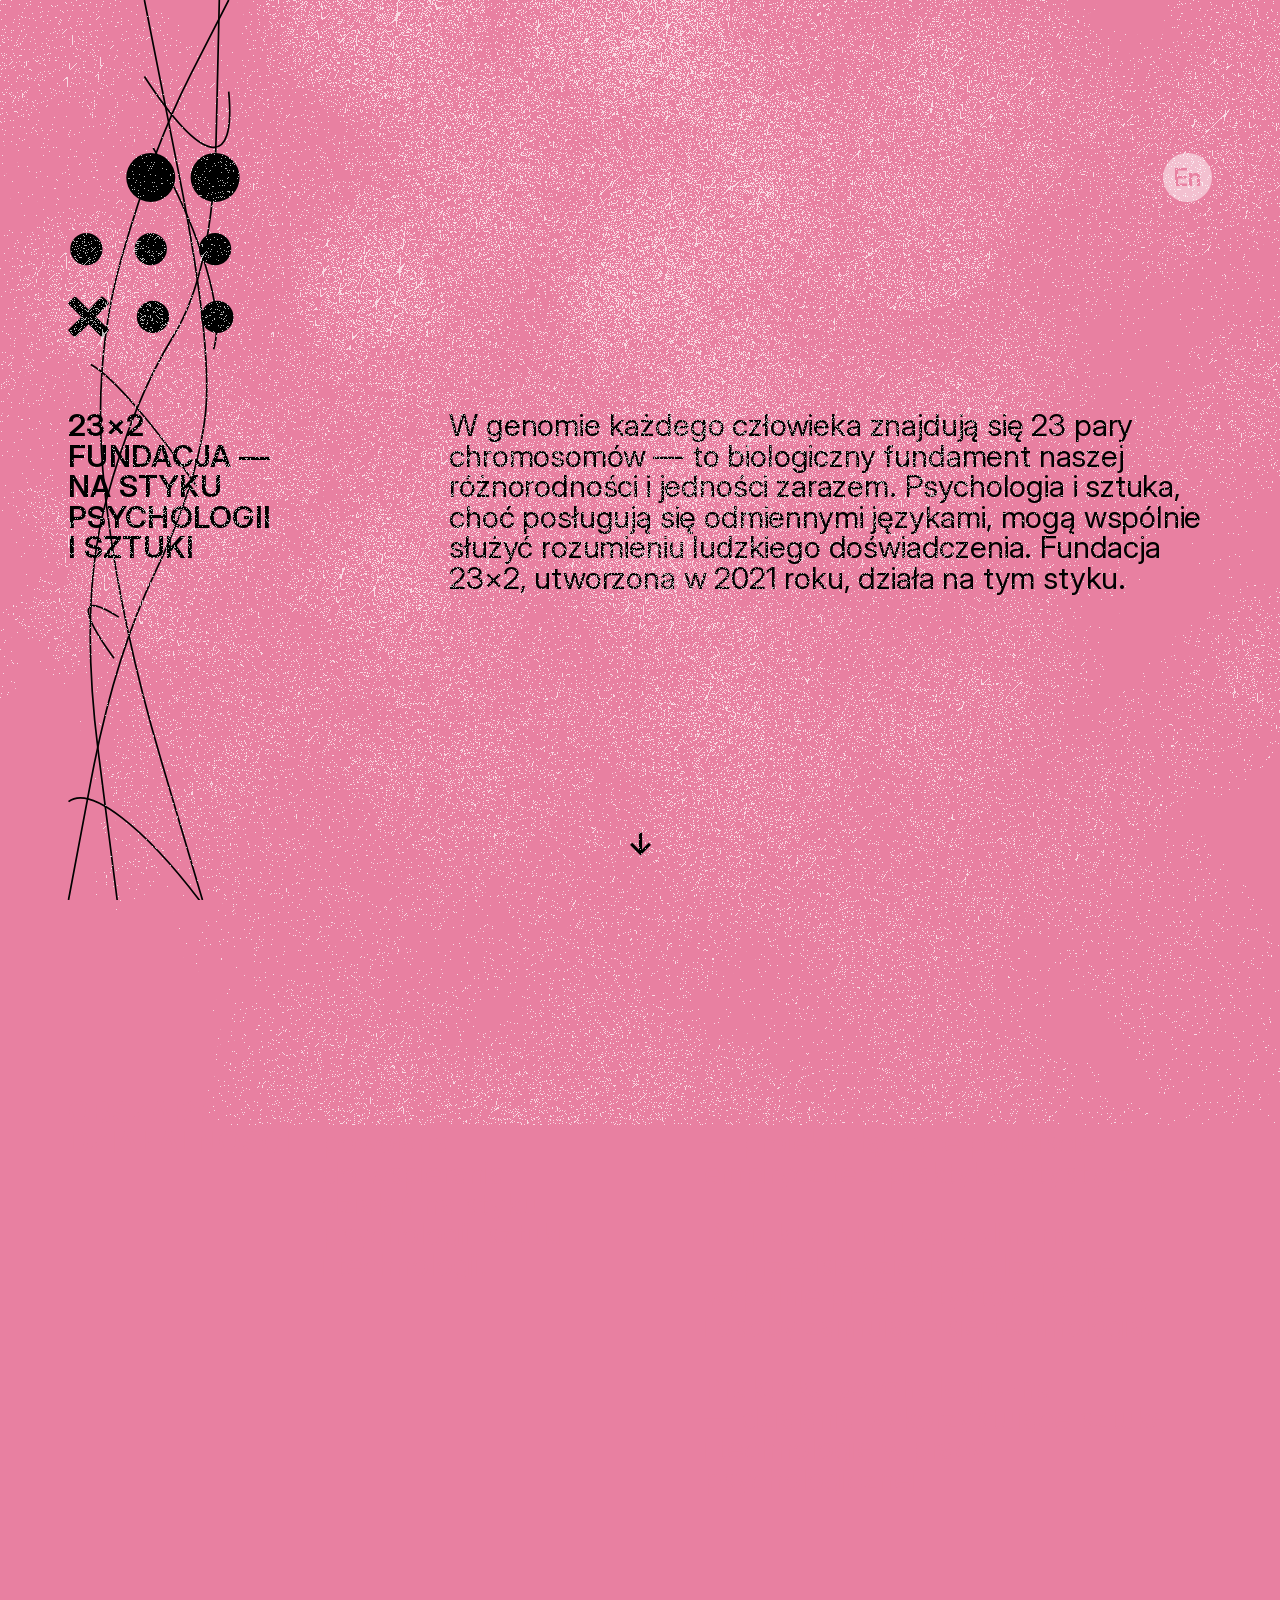
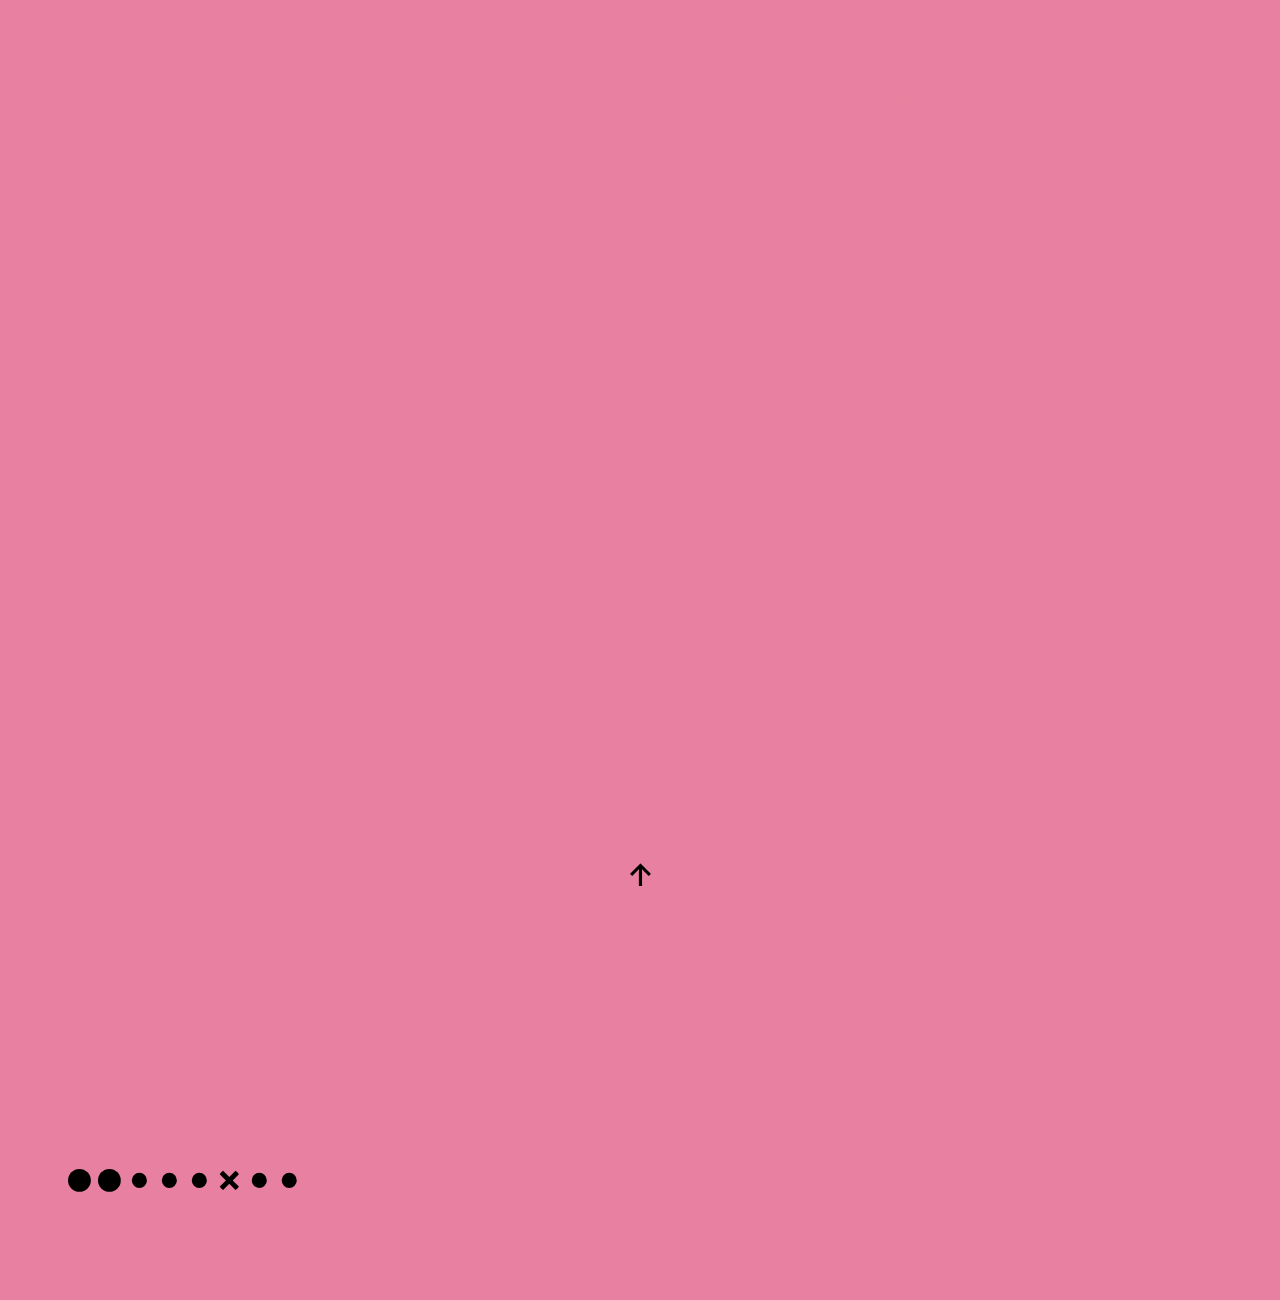
==== commit a632c644: "Updates" ====
--- a/en/index.html
+++ b/en/index.html
@@ -17,9 +17,9 @@
     const initialLang = hasEnParam ? 'en' : 'pl';
     document.documentElement.lang = initialLang === 'pl' ? 'pl-PL' : 'en-US';
   </script>
-  <script type="module" crossorigin="" src="/assets/index-DmjQGNBy.js"></script>
-  <link rel="modulepreload" crossorigin="" href="/assets/analytics-CDZm6LjX.js">
-  <link rel="stylesheet" crossorigin="" href="/assets/analytics-DKJmXMe8.css">
+  <script type="module" crossorigin="" src="/assets/index-BSpzzsOm.js"></script>
+  <link rel="modulepreload" crossorigin="" href="/assets/analytics-BAuRCnd7.js">
+  <link rel="stylesheet" crossorigin="" href="/assets/analytics-CX2xK2qu.css">
 <link rel="alternate" hreflang="pl" href="https://23x2.org/"><link rel="alternate" hreflang="en" href="https://23x2.org/?EN"><link rel="alternate" hreflang="x-default" href="https://23x2.org/"></head>
 
 <body class="hidden" id="top" style="visibility: hidden;">
--- a/assets/analytics-CX2xK2qu.css
+++ b/assets/analytics-CX2xK2qu.css
@@ -0,0 +1 @@
+[data-translate]{color:#e880a1;opacity:0!important;transition:opacity var(--fade-duration, .3s) ease-in-out,color .5s ease;transition-delay:var(--fade-delay, 0s)}[data-translate].visible{color:#000;opacity:1!important}.language-switcher{float:right;border-radius:50%}.language-switcher a{display:flex;align-items:center;justify-content:center;padding:.3em;width:2em;height:2em;text-decoration:none;background-color:#ffffff80;color:#e880a1!important;border-radius:100%;transition:background-color .3s ease,color .4s ease;font-size:.8em;font-weight:600}.language-switcher a:hover,.language-switcher a.active{background-color:#000;color:#e880a1!important}.language-switcher a.active{display:none;opacity:1!important}*{margin:0;padding:0;box-sizing:border-box}#connectionPath{position:fixed;top:0;left:0;pointer-events:none;z-index:-1;width:100%;height:100%}svg#logo{width:15%}svg#logo-vertical{width:60%}#logo circle,#logo path,#logo-vertical path,#logo-vertical circle{fill:#000!important}#connectionPath path{fill:none;stroke-width:1.7px;stroke:#000}canvas{pointer-events:none}r-grid{position:relative;font-size:1.8em}#scrolling{z-index:101}p,h1,h2,h3{color:#000;mix-blend-mode:normal}canvas{position:fixed;top:-25vh;left:-10vw;width:120vw;height:150vh;z-index:100;opacity:.72;transition:opacity .3s ease}@media (prefers-reduced-motion: reduce){canvas{opacity:.05!important}.animated-character{animation:none!important;transform:translateY(0)!important}}p,h1,h2,h3{mix-blend-mode:normal}h1 a{transition:transform .23s ease-in-out}h1 a span{transition:font-weight .5s ease-in-out}html{scroll-behavior:smooth;overflow-x:clip}body.hidden{visibility:hidden}.title{margin:auto;width:fit-content}.title r-cell{overflow:visible}.dot{width:256px;height:256px;display:block}canvas.dot{margin-left:-20px}a{transition:color .1s ease-in-out,text-decoration-color .3s ease-in-out;text-decoration:underline;text-decoration-thickness:.1em;word-break:keep-all}a:hover,p a:hover,quote a:hover,.down a:hover{text-decoration-color:#0000;color:#fff}a.langswitcher{float:right}p,quote,li{-webkit-hyphens:none;hyphens:none}.down a,.footer>a{text-decoration:none;transition:color .2s ease-in-out;font-weight:600}.down a{padding:1em}.down{margin:5em auto;text-align:center}.supporter-logo{position:relative;z-index:101;height:1.25em;width:auto;vertical-align:-.22em;margin-right:.5em}.footer{font-size:calc(var(--fontSize));font-weight:600}.footer p{margin:2em 0 1em;line-height:calc(var(--fontSize) * 1.2)}.footer>a{margin-right:1.6em}.footer>a:hover{color:var(--accent-color)}#scrolling{position:fixed;bottom:20px;left:0;right:0;margin-left:auto;margin-right:auto;opacity:0;transition:opacity .5s ease-out;-webkit-backdrop-filter:blur(5px);backdrop-filter:blur(5px);background-color:var(--lighter);color:#fff;width:1em;height:1em;padding:.6em 1em 1.4em;border-radius:50%;text-align:center}body.top #scrolling{opacity:1}body.top~#scrolling{animation:scroll 2s ease-in-out infinite}@keyframes scroll{0%{opacity:0}to{opacity:1}}.animated-character{animation:bounce 2s ease-in-out infinite}@keyframes bounce{0%,to{transform:translateY(0)}50%{transform:translateY(-.5em)}}quote{hanging-punctuation:first;font-feature-settings:"ss03"}quote:before{content:open-quote;font-size:calc(var(--fontSize) * 2)}quote:after{content:close-quote}h3{text-transform:uppercase}p a[href*="//"]:not([href*="23x2.org"]):after,quote a[href*="//"]:not([href*="23x2.org"]):after{content:"◦";text-decoration:none;display:inline;white-space:nowrap;word-break:keep-all}p a[href*="//"]:not([href*="23x2.org"]):visited:after,quote a[href*="//"]:not([href*="23x2.org"]):visited:after{content:"•";text-decoration:none;display:inline;word-break:keep-all}p span[data-translate=supporters-btcam] a[href*="btcam.app"]:after,p span[data-translate=supporters-btcam] a[href*="btcam.app"]:visited:after{content:none}r-cell.spacer{margin-bottom:calc(var(--unit) * 10)}@font-face{font-family:InterVariable;font-style:normal;font-weight:200 600;font-display:block;src:url(/assets/InterVariable-CWi-zmRD.woff2) format("woff2")}@font-face{font-family:InterVariable;font-style:italic;font-weight:200 600;font-display:block;src:url(/assets/InterVariable-Italic-d6KXgdvN.woff2) format("woff2")}@font-face{font-family:Inter;font-style:normal;font-weight:200;font-display:block;src:url(/assets/Inter-Regular-B0QUfDW0.woff2) format("woff2")}@font-face{font-family:Inter;font-style:italic;font-weight:200;font-display:block;src:url(/assets/Inter-Italic-B_ozvy2G.woff2) format("woff2")}@font-face{font-family:Inter;font-style:normal;font-weight:600;font-display:block;src:url(/assets/Inter-SemiBold-_JLwM7Yv.woff2) format("woff2")}@font-face{font-family:Inter;font-style:italic;font-weight:600;font-display:block;src:url(/assets/Inter-SemiBoldItalic-C4gNvuGw.woff2) format("woff2")}@font-face{font-family:InterDisplay;font-style:normal;font-weight:200;font-display:block;src:url(/assets/InterDisplay-Regular-C0mmbI_t.woff2) format("woff2")}@font-face{font-family:InterDisplay;font-style:italic;font-weight:200;font-display:block;src:url(/assets/InterDisplay-Italic-Ceakq4P4.woff2) format("woff2")}@font-face{font-family:InterDisplay;font-style:normal;font-weight:600;font-display:block;src:url(/assets/InterDisplay-SemiBold-J6ePsRbj.woff2) format("woff2")}@font-face{font-family:InterDisplay;font-style:italic;font-weight:600;font-display:block;src:url(/assets/InterDisplay-SemiBoldItalic-Hwqo_RGe.woff2) format("woff2")}:root{--icon-outline-url: url("data:image/svg+xml;charset=utf-8,%3Csvg width='18' height='18' fill='none' xmlns='http://www.w3.org/2000/svg'%3E%3Crect x='1.75' y='1.75' width='14.5' height='14.5' rx='.5' stroke='%23000' stroke-width='1.5'/%3E%3C/svg%3E");--icon-checkmark-url: url("data:image/svg+xml;charset=utf-8,%3Csvg width='18' height='18' fill='none' xmlns='http://www.w3.org/2000/svg'%3E%3Cpath d='M4.7 9.3l3.4 3.3 5.7-5.7-1.5-1.6-4.2 4.2-1.8-1.8-1.6 1.6z' fill='%23000'/%3E%3C/svg%3E");--sansFont: "Inter, sans-serif";--titleFont: "Inter, sans-serif";--monoFont: "IBM Plex Mono";--fontSize: 17px;--unit: calc(var(--fontSize) * .5);--line-height: calc(var(--fontSize) * 1.8);--baseline: var(--unit);--body-padding-x: calc(var(--unit) * 8);--body-padding-y: calc(var(--unit) * 8);--body-bleed: calc(var(--unit) * 16);--body-max-width: calc(var(--unit) * 152);--blockSpacingTop: 0px;--blockSpacingBottom: var(--line-height);--hr-weight: 2px;--h1-margin-bottom: var(--line-height);--h3-margin-bottom: calc(var(--unit) * 0);--column-gap: calc(var(--unit) * 8);--row-gap: calc(var(--unit) * 8);--column-gap-compact: calc(var(--unit) * 4);--row-gap-compact: calc(var(--unit) * 2);--displayScale: 1;--pixel: 1px;--foreground-color-rgb: 0, 0, 0;--foreground-color-a: 1;--foreground-color-a-dimmed: .4;--foreground-color: rgba(var(--foreground-color-rgb), var(--foreground-color-a));--foreground-color-dimmed: rgba(var(--foreground-color-rgb), var(--foreground-color-a-dimmed));--box-link-hover-color: rgba(var(--foreground-color-rgb), 1);--accent-color: #d0005f;--menu-active-color: var(--foreground-color);--menu-inactive-color: rgba(0, 0, 0, .3);--letterbox-color: #E880A1;--bright: #fff;--dark: #000;--lighter: rgba(0, 0, 0, .42);--darker: rgba(0, 0, 0, .66)}@supports (font-variation-settings: normal){:root{--sansFont: "InterVariable, sans-serif";--titleFont: "InterVariable, sans-serif";font-feature-settings:"liga" 1,"calt" 1}}@supports (font-variation-settings: normal){:root{--sansFont: InterVariable;--titleFont: InterVariable}}@media only screen and (-webkit-min-device-pixel-ratio: 1.5),only screen and (min-resolution: 1.5dppx){:root{--displayScale: 1.5;--pixel: .75px }}@media only screen and (-webkit-min-device-pixel-ratio: 2),only screen and (min-resolution: 2dppx){:root{--displayScale: 2;--pixel: .5px }}@media only screen and (-webkit-min-device-pixel-ratio: 2.5),only screen and (min-resolution: 2.5dppx){:root{--displayScale: 2.5;--pixel: .4px }}@media only screen and (-webkit-min-device-pixel-ratio: 3),only screen and (min-resolution: 3dppx){:root{--displayScale: 3;--pixel: .3333333333px }}@media only screen and (-webkit-min-device-pixel-ratio: 3.5),only screen and (min-resolution: 3.5dppx){:root{--displayScale: 4;--pixel: .25px }}*{font:inherit;line-height:inherit;font-feature-settings:"liga" 1,"ss02" 0,"ss03" 0,"dlig" 1}a,abbr,acronym,address,applet,article,aside,audio,b,big,blockquote,body,canvas,caption,center,cite,code,dd,del,details,dfn,div,dl,dt,em,embed,fieldset,figcaption,figure,footer,form,grid,h1,h2,h3,h4,h5,h6,header,hgroup,hr,html,i,iframe,img,ins,kbd,label,legend,li,main,mark,menu,nav,noscript,object,ol,output,p,pre,q,s,samp,section,small,span,strike,sub,summary,sup,table,tbody,td,tfoot,th,thead,time,tr,tt,u,ul,var,video{margin:0;padding:0;border:0;vertical-align:baseline}h1,h2,h3{text-transform:uppercase}blockquote,q{quotes:none}blockquote:after,blockquote:before,q:after,q:before{content:"";content:none}a,a:visited{color:inherit}li{margin-left:0;margin-bottom:var(--baseline)}li>p+ol,li>p+ul{margin-top:calc(var(--baseline) * -1)}li>p+ol{margin-top:calc(var(--unit) * -2)}li.task-list-item{list-style-type:none}li.task-list-item>input[type=checkbox]{list-style:none;margin-right:.5em;margin-left:-1.4em;background:none;-webkit-appearance:none;-moz-appearance:none;appearance:none;width:1.5em;height:var(--baseline);display:inline-block;position:relative;border:none;opacity:1}li.task-list-item>input[type=checkbox]:after,li.task-list-item>input[type=checkbox]:before{display:block;position:absolute;content:"X";color:transparent;left:0;top:-.25em;bottom:-.25em;width:1.1em;background-size:contain;background-repeat:no-repeat;background-position:50%;--webkit-touch-callout: none }li.task-list-item>input[type=checkbox]:after{background-image:var(--icon-outline-url)}li.task-list-item>input[type=checkbox][checked]:before{background-image:var(--icon-checkmark-url)}@supports ((-webkit-mask-image: linear-gradient(rgba(0,0,0,1),red)) or(mask-image: linear-gradient(rgba(0,0,0,1),red))){li.task-list-item>input[type=checkbox]:after,li.task-list-item>input[type=checkbox]:before{-webkit-mask-size:contain;mask-size:contain;-webkit-mask-repeat:no-repeat;mask-repeat:no-repeat;-webkit-mask-position:center center;mask-position:center center}li.task-list-item>input[type=checkbox]:after{background:var(--foreground-color);-webkit-mask-image:var(--icon-outline-url);mask-image:var(--icon-outline-url)}li.task-list-item>input[type=checkbox][checked]:before{background:var(--foreground-color);-webkit-mask-image:var(--icon-checkmark-url);mask-image:var(--icon-checkmark-url)}}.compact>li>p+ol,.compact>li>p+ul{margin-top:calc(var(--blockSpacingBottom) * -1)}ol,ul{list-style-position:outside;--list-indentation: 2em }ol.compact>li,ul.compact>li{margin-bottom:0}ul{padding-left:1.3em}ul.plain{list-style:none}ol[start]{-webkit-padding-start:var(--list-indentation);padding-inline-start:var(--list-indentation)}ol:not([start]){list-style:none;counter-reset:ol-counter;padding-left:var(--list-indentation)}ol:not([start])>li{counter-increment:ol-counter;position:relative}ol:not([start])>li:before{content:counter(ol-counter) ". ";font-weight:600;font-variant-numeric:tabular-nums;position:absolute;--space: .5em;--width: calc(var(--list-indentation) - var(--space));left:calc(-1 *(var(--width) + var(--space)));width:var(--width);height:var(--lineHeight);text-align:left}:root{font-family:var(--sansFont),-system-ui,system-ui,sans-serif;font-size:var(--fontSize);line-height:var(--line-height);color:var(--foreground-color);letter-spacing:-.01em;-webkit-text-size-adjust:100%;-moz-text-size-adjust:100%;text-size-adjust:100%;font-variant-ligatures:contextual common-ligatures;background-color:var(--letterbox-color)}body{-webkit-overflow-scrolling:touch;margin:0 auto;padding:var(--body-padding-y) var(--body-padding-x);max-width:var(--body-max-width);min-height:100vh;box-sizing:border-box;background:var(--background-color)}@media (max-width: 1024px){body{--body-padding-y: calc(var(--unit) * 4) }svg#logo{width:30%}#connectionPath path{fill:none;stroke-width:.9px;stroke:#000}p{-webkit-hyphens:auto;hyphens:auto}svg#logo{width:35%}svg#logo-vertical{width:33%}}@media (max-width: 640px){body{--body-padding-x: calc(var(--unit) * 3);--body-padding-y: calc(var(--unit) * 2) }svg#logo{width:55%}svg#logo-vertical{width:80%}}.margin-b-1{margin-bottom:var(--unit)}.margin-b-2{margin-bottom:calc(var(--unit) * 2)}.margin-b-3{margin-bottom:calc(var(--unit) * 3)}.margin-b-4{margin-bottom:calc(var(--unit) * 4)}.margin-b-5{margin-bottom:calc(var(--unit) * 5)}.margin-b-6{margin-bottom:calc(var(--unit) * 6)}.margin-b-7{margin-bottom:calc(var(--unit) * 7)}.margin-b-8{margin-bottom:calc(var(--unit) * 8)}.dimmed{color:var(--foreground-color-dimmed)}.nowrap{white-space:nowrap;word-break:break-word}.fullwidth{width:120%;height:auto;object-fit:contain;margin-left:-10%}r-cell.fullwidth{grid-column:1/-1}.font-title-1{font-weight:600;font-size:2rem;line-height:2.5rem}.font-title-1,.font-title-2{font-family:var(--titleFont)}.font-title-2{font-weight:600;font-size:1.5rem;line-height:2rem;letter-spacing:.01em}@media (min-width: 641px){.only-viewport-xsmall{display:none}}@media (min-width: 1025px){.only-viewport-small{display:none}}.bold,b,strong{font-weight:600}.italic,em,i{font-style:italic}small{font-size:.8em;letter-spacing:0;line-height:1.4}time{color:var(--foreground-color-dimmed)}address,article,aside,blockquote,dd,div.highlighter-rouge,dl,dt,fieldset,figure,form,h1,h2,h3,h4,h5,h6,nav,ol,p,pre,r-grid,table,tfoot,ul,video{margin-top:var(--blockSpacingTop);margin-bottom:var(--blockSpacingBottom)}:first-child{margin-top:unset}blockquote{position:relative;--color: rgba(var(--foreground-color-rgb), .13);padding-left:1em;border-left:.2rem solid var(--color);font-style:italic;font-weight:200;opacity:.7}blockquote:before{content:"“";font-size:1.5em;height:.6em;font-family:Georgia,serif;font-weight:600;color:var(--color);position:absolute;left:-1em;background:#fff;pointer-events:none;-webkit-user-select:none;-moz-user-select:none;-ms-user-select:none;user-select:none}h1{font-weight:600;font-size:2rem;line-height:2.5rem;margin-top:calc(var(--line-height) * 2);margin-bottom:var(--h1-margin-bottom)}h1,h2{font-family:var(--titleFont)}h2{font-weight:600;letter-spacing:.01em;padding-right:1em}*+h2{margin-top:3rem}h3,h4,h5,h6{font-size:inherit;font-weight:600;margin-bottom:var(--h3-margin-bottom)}h3+h1,h3+h1.single-line,h4+h1,h4+h1.single-line{margin-top:calc(var(--baseline) * 3)}h3.single-line+h1,h3.single-line+h1.single-line,h3.single-line+h2,h3.single-line+h2.single-line,h4.single-line+h1,h4.single-line+h1.single-line,h4.single-line+h2,h4.single-line+h2.single-line{margin-top:var(--line-height)}h3+h2,h3+h2.single-line,h4+h2,h4+h2.single-line{margin-top:var(--baseline)}[class^=only-viewport-]+h1,[class^=only-viewport-]+h2,[class^=only-viewport-]+h3,[class^=only-viewport-]+h4,[class^=only-viewport-]+h5,[class^=only-viewport-]+h6,hr+h1,hr+h2,hr+h3,hr+h4,hr+h5,hr+h6{margin-top:unset}hr:first-child{margin-top:calc(var(--hr-weight) /-2);margin-bottom:calc(var(--line-height) - var(--hr-weight)/2)}hr:last-child{margin-bottom:calc(var(--hr-weight)/-2)}hr,hr:last-child,hr:only-child{margin-top:calc(var(--line-height) - var(--hr-weight)/2)}hr,hr:only-child{border:none;background:var(--foreground-color);height:var(--hr-weight);margin-bottom:calc(var(--line-height) - var(--hr-weight)/2)}*+hr:last-child{margin-top:calc(var(--hr-weight)/-2)}hr:not(:first-child){margin-top:var(--line-height);margin-bottom:calc(var(--line-height) - var(--hr-weight))}r-grid>hr{grid-column:1/-1}r-grid>hr,r-grid>hr:not(:first-child):not(:last-child){margin-top:calc(var(--line-height) - var(--hr-weight));margin-bottom:0}picture{display:block;margin-top:var(--blockSpacingTop);margin-bottom:var(--blockSpacingBottom)}img,img:first-child,img:last-child{display:block;margin-top:calc(var(--unit) * 2);margin-bottom:calc(var(--unit) * 2)}img.inline,img:first-child.inline,img:last-child.inline{display:inline;vertical-align:center}img:only-child,picture>img,picture>img:first-child,picture>img:last-child{margin:0}*+img{margin-top:calc(var(--baseline) * -1)}img.cover,img.fill{-o-object-fit:cover;object-fit:cover}r-grid>r-cell>img,r-grid>r-cell>p>img,r-grid>r-cell>p>picture>img,r-grid>r-cell>picture>img{-o-object-fit:contain;object-fit:contain;max-width:100%}code,pre,tt{font-family:var(--monoFont),SFMono-Regular,Consolas,Liberation Mono,Menlo,monospace;word-break:break-word;white-space:pre-wrap}.code b,.monospace b,b .code,b .monospace,b code,b pre,b tt,code b,pre b,tt b{font-weight:600}code,tt{background-color:rgba(var(--foreground-color-rgb),.07);border-radius:3px;padding:calc(var(--unit) * .25) 0}code:after,code:before,tt:after,tt:before{letter-spacing:-.2em;content:" "}pre code,pre tt{background-color:transparent;padding:0;border-radius:0}pre code:after,pre code:before,pre tt:after,pre tt:before{letter-spacing:inherit;content:none}pre{white-space:pre;word-wrap:normal;overflow-x:auto;display:block;font-size:.95rem;line-height:1.4}@media (max-width: 640px){pre{font-size:.85rem}}pre code,pre tt{white-space:pre;word-wrap:normal}table{--border-width: 1px;--border-opacity: .15;--border-color: rgba(var(--foreground-color-rgb), calc(var(--foreground-color-a) * var(--border-opacity)));overflow:auto;border-spacing:0;border-collapse:collapse;border-top:var(--border-width) solid var(--border-color);border-right:var(--border-width) solid var(--border-color);position:relative;margin-top:calc(var(--line-height) * 1 + var(--border-width) * -1);margin-bottom:calc(var(--line-height) * 1.5)}table:first-child{margin-top:calc(var(--line-height) * .5 + var(--border-width) * -1);margin-bottom:calc(var(--line-height) * .5)}table *{box-sizing:border-box}table td,table th{position:relative;padding:var(--baseline) 1em;background-image:linear-gradient(90deg,var(--border-color),var(--border-color) 1px,transparent 0,transparent calc(var(--baseline) /2));background-repeat:no-repeat;background-size:100% 100%;background-position:0 -1px}table td:after,table th:after{position:absolute;left:0;bottom:0;right:0;height:var(--border-width);background:var(--border-color);content:"A";color:transparent;pointer-events:none}table th{text-align:left;font-weight:600}table th[align=center]{text-align:center}table th[align=right]{text-align:right}p+table{margin-top:calc(var(--line-height) * 1.5 + var(--border-width) * -1)}@media (max-width: 640px){r-grid{--row-gap: calc(var(--unit) * 6) }}[flow-cols-l],[flow-cols-s],[flow-cols]{display:block;-moz-column-count:3;column-count:3;-moz-column-gap:var(--column-gap);column-gap:var(--column-gap);-moz-column-fill:balance;column-fill:balance;orphans:3;widows:3}[flow-cols-l]>h1,[flow-cols-l]>h2,[flow-cols-l]>hr,[flow-cols-s]>h1,[flow-cols-s]>h2,[flow-cols-s]>hr,[flow-cols]>h1,[flow-cols]>h2,[flow-cols]>hr{-moz-column-span:all;column-span:all}[flow-cols="1"]{-moz-column-count:1;column-count:1}[flow-cols="2"]{-moz-column-count:2;column-count:2}[flow-cols="3"]{-moz-column-count:3;column-count:3}[flow-cols="4"]{-moz-column-count:4;column-count:4}[flow-cols="5"]{-moz-column-count:5;column-count:5}[flow-cols="6"]{-moz-column-count:6;column-count:6}[flow-cols="7"]{-moz-column-count:7;column-count:7}[flow-cols="8"]{-moz-column-count:8;column-count:8}@media (max-width: 1024px){[flow-cols-s="1"]{-moz-column-count:1;column-count:1}[flow-cols-s="2"]{-moz-column-count:2;column-count:2}[flow-cols-s="3"]{-moz-column-count:3;column-count:3}[flow-cols-s="4"]{-moz-column-count:4;column-count:4}[flow-cols-s="5"]{-moz-column-count:5;column-count:5}[flow-cols-s="6"]{-moz-column-count:6;column-count:6}[flow-cols-s="7"]{-moz-column-count:7;column-count:7}[flow-cols-s="8"]{-moz-column-count:8;column-count:8}}@media (max-width: 640px){[flow-cols-xs="1"]{-moz-column-count:1;column-count:1}[flow-cols-xs="2"]{-moz-column-count:2;column-count:2}[flow-cols-xs="3"]{-moz-column-count:3;column-count:3}[flow-cols-xs="4"]{-moz-column-count:4;column-count:4}[flow-cols-xs="5"]{-moz-column-count:5;column-count:5}[flow-cols-xs="6"]{-moz-column-count:6;column-count:6}[flow-cols-xs="7"]{-moz-column-count:7;column-count:7}[flow-cols-xs="8"]{-moz-column-count:8;column-count:8}}@media (max-width: 768px){#top{overflow-x:clip}.fullwidth{width:200%;margin-left:-50%}.dot{margin-top:calc(var(--unit) * 6)}}r-grid{display:grid;--grid-tc: repeat(3, 1fr);grid-template-columns:var(--grid-tc);--grid-cs: 1;--grid-ce: -1 }r-grid>r-cell{display:block;-moz-appearance:none;appearance:none;-webkit-appearance:none}r-grid[columns="1"]{--grid-tc: repeat(1, 1fr) }r-grid[columns="2"]{--grid-tc: repeat(2, 1fr) }r-grid[columns="3"]{--grid-tc: repeat(3, 1fr) }r-grid[columns="4"]{--grid-tc: repeat(4, 1fr) }r-grid[columns="5"]{--grid-tc: repeat(5, 1fr) }r-grid[columns="6"]{--grid-tc: repeat(6, 1fr) }r-grid[columns="7"]{--grid-tc: repeat(7, 1fr) }r-grid[columns="8"]{--grid-tc: repeat(8, 1fr) }r-grid[columns="9"]{--grid-tc: repeat(9, 1fr) }r-grid>r-cell[span^="1"]{--grid-cs: 1 }r-grid>r-cell[span^="2"]{--grid-cs: 2 }r-grid>r-cell[span^="3"]{--grid-cs: 3 }r-grid>r-cell[span^="4"]{--grid-cs: 4 }r-grid>r-cell[span^="5"]{--grid-cs: 5 }r-grid>r-cell[span^="6"]{--grid-cs: 6 }r-grid>r-cell[span^="7"]{--grid-cs: 7 }r-grid>r-cell[span^="8"]{--grid-cs: 8 }r-grid>r-cell[span^="9"]{--grid-cs: 9 }r-grid>r-cell[span$="+1"],r-grid>r-cell[span="1"]{--grid-ce: 1 }r-grid>r-cell[span$="+2"],r-grid>r-cell[span$="-1"],r-grid>r-cell[span="2"]{--grid-ce: 2 }r-grid>r-cell[span$="+3"],r-grid>r-cell[span$="-2"],r-grid>r-cell[span="3"]{--grid-ce: 3 }r-grid>r-cell[span$="+4"],r-grid>r-cell[span$="-3"],r-grid>r-cell[span="4"]{--grid-ce: 4 }r-grid>r-cell[span$="+5"],r-grid>r-cell[span$="-4"],r-grid>r-cell[span="5"]{--grid-ce: 5 }r-grid>r-cell[span$="+6"],r-grid>r-cell[span$="-5"],r-grid>r-cell[span="6"]{--grid-ce: 6 }r-grid>r-cell[span$="+7"],r-grid>r-cell[span$="-6"],r-grid>r-cell[span="7"]{--grid-ce: 7 }r-grid>r-cell[span$="+8"],r-grid>r-cell[span$="-7"],r-grid>r-cell[span="8"]{--grid-ce: 8 }r-grid>r-cell[span$="+9"],r-grid>r-cell[span$="-8"],r-grid>r-cell[span="9"]{--grid-ce: 9 }r-grid>r-cell[span$="-9"]{--grid-ce: 10 }r-grid>r-cell[span]{grid-column-end:span var(--grid-ce)}r-grid>r-cell[span*="+"],r-grid>r-cell[span*="-"],r-grid>r-cell[span*=".."]{grid-column-start:var(--grid-cs)}r-grid>r-cell[span*="-"],r-grid>r-cell[span*=".."]{grid-column-end:var(--grid-ce)}r-grid>r-cell[span=row]{grid-column:1 / -1}@media only screen and (max-width: 1024px){r-grid[columns-s="1"]{--grid-tc: repeat(1, 1fr) }r-grid[columns-s="2"]{--grid-tc: repeat(2, 1fr) }r-grid[columns-s="3"]{--grid-tc: repeat(3, 1fr) }r-grid[columns-s="4"]{--grid-tc: repeat(4, 1fr) }r-grid[columns-s="5"]{--grid-tc: repeat(5, 1fr) }r-grid[columns-s="6"]{--grid-tc: repeat(6, 1fr) }r-grid[columns-s="7"]{--grid-tc: repeat(7, 1fr) }r-grid[columns-s="8"]{--grid-tc: repeat(8, 1fr) }r-grid[columns-s="9"]{--grid-tc: repeat(9, 1fr) }r-grid>r-cell[span-s^="1"]{--grid-cs: 1 }r-grid>r-cell[span-s^="2"]{--grid-cs: 2 }r-grid>r-cell[span-s^="3"]{--grid-cs: 3 }r-grid>r-cell[span-s^="4"]{--grid-cs: 4 }r-grid>r-cell[span-s^="5"]{--grid-cs: 5 }r-grid>r-cell[span-s^="6"]{--grid-cs: 6 }r-grid>r-cell[span-s^="7"]{--grid-cs: 7 }r-grid>r-cell[span-s^="8"]{--grid-cs: 8 }r-grid>r-cell[span-s^="9"]{--grid-cs: 9 }r-grid>r-cell[span-s$="+1"],r-grid>r-cell[span-s="1"]{--grid-ce: 1 }r-grid>r-cell[span-s$="+2"],r-grid>r-cell[span-s$="-1"],r-grid>r-cell[span-s="2"]{--grid-ce: 2 }r-grid>r-cell[span-s$="+3"],r-grid>r-cell[span-s$="-2"],r-grid>r-cell[span-s="3"]{--grid-ce: 3 }r-grid>r-cell[span-s$="+4"],r-grid>r-cell[span-s$="-3"],r-grid>r-cell[span-s="4"]{--grid-ce: 4 }r-grid>r-cell[span-s$="+5"],r-grid>r-cell[span-s$="-4"],r-grid>r-cell[span-s="5"]{--grid-ce: 5 }r-grid>r-cell[span-s$="+6"],r-grid>r-cell[span-s$="-5"],r-grid>r-cell[span-s="6"]{--grid-ce: 6 }r-grid>r-cell[span-s$="+7"],r-grid>r-cell[span-s$="-6"],r-grid>r-cell[span-s="7"]{--grid-ce: 7 }r-grid>r-cell[span-s$="+8"],r-grid>r-cell[span-s$="-7"],r-grid>r-cell[span-s="8"]{--grid-ce: 8 }r-grid>r-cell[span-s$="+9"],r-grid>r-cell[span-s$="-8"],r-grid>r-cell[span-s="9"]{--grid-ce: 9 }r-grid>r-cell[span-s$="-9"]{--grid-ce: 10 }r-grid>r-cell[span-s]{grid-column-end:span var(--grid-ce)}r-grid>r-cell[span-s*="+"],r-grid>r-cell[span-s*="-"],r-grid>r-cell[span-s*=".."]{grid-column-start:var(--grid-cs)}r-grid>r-cell[span-s*="-"],r-grid>r-cell[span-s*=".."]{grid-column-end:var(--grid-ce)}r-grid>r-cell[span-s=row]{grid-column:1 / -1}}@media only screen and (min-width: 1999px){r-grid[columns-l="1"]{--grid-tc: repeat(1, 1fr) }r-grid[columns-l="2"]{--grid-tc: repeat(2, 1fr) }r-grid[columns-l="3"]{--grid-tc: repeat(3, 1fr) }r-grid[columns-l="4"]{--grid-tc: repeat(4, 1fr) }r-grid[columns-l="5"]{--grid-tc: repeat(5, 1fr) }r-grid[columns-l="6"]{--grid-tc: repeat(6, 1fr) }r-grid[columns-l="7"]{--grid-tc: repeat(7, 1fr) }r-grid[columns-l="8"]{--grid-tc: repeat(8, 1fr) }r-grid[columns-l="9"]{--grid-tc: repeat(9, 1fr) }r-grid>r-cell[span-l^="1"]{--grid-cs: 1 }r-grid>r-cell[span-l^="2"]{--grid-cs: 2 }r-grid>r-cell[span-l^="3"]{--grid-cs: 3 }r-grid>r-cell[span-l^="4"]{--grid-cs: 4 }r-grid>r-cell[span-l^="5"]{--grid-cs: 5 }r-grid>r-cell[span-l^="6"]{--grid-cs: 6 }r-grid>r-cell[span-l^="7"]{--grid-cs: 7 }r-grid>r-cell[span-l^="8"]{--grid-cs: 8 }r-grid>r-cell[span-l^="9"]{--grid-cs: 9 }r-grid>r-cell[span-l$="+1"],r-grid>r-cell[span-l="1"]{--grid-ce: 1 }r-grid>r-cell[span-l$="+2"],r-grid>r-cell[span-l$="-1"],r-grid>r-cell[span-l="2"]{--grid-ce: 2 }r-grid>r-cell[span-l$="+3"],r-grid>r-cell[span-l$="-2"],r-grid>r-cell[span-l="3"]{--grid-ce: 3 }r-grid>r-cell[span-l$="+4"],r-grid>r-cell[span-l$="-3"],r-grid>r-cell[span-l="4"]{--grid-ce: 4 }r-grid>r-cell[span-l$="+5"],r-grid>r-cell[span-l$="-4"],r-grid>r-cell[span-l="5"]{--grid-ce: 5 }r-grid>r-cell[span-l$="+6"],r-grid>r-cell[span-l$="-5"],r-grid>r-cell[span-l="6"]{--grid-ce: 6 }r-grid>r-cell[span-l$="+7"],r-grid>r-cell[span-l$="-6"],r-grid>r-cell[span-l="7"]{--grid-ce: 7 }r-grid>r-cell[span-l$="+8"],r-grid>r-cell[span-l$="-7"],r-grid>r-cell[span-l="8"]{--grid-ce: 8 }r-grid>r-cell[span-l$="+9"],r-grid>r-cell[span-l$="-8"],r-grid>r-cell[span-l="9"]{--grid-ce: 9 }r-grid>r-cell[span-l$="-9"]{--grid-ce: 10 }r-grid>r-cell[span-l]{grid-column-end:span var(--grid-ce)}r-grid>r-cell[span-l*="+"],r-grid>r-cell[span-l*="-"],r-grid>r-cell[span-l*=".."]{grid-column-start:var(--grid-cs)}r-grid>r-cell[span-l*="-"],r-grid>r-cell[span-l*=".."]{grid-column-end:var(--grid-ce)}r-grid>r-cell[span-l=row]{grid-column:1 / -1}}
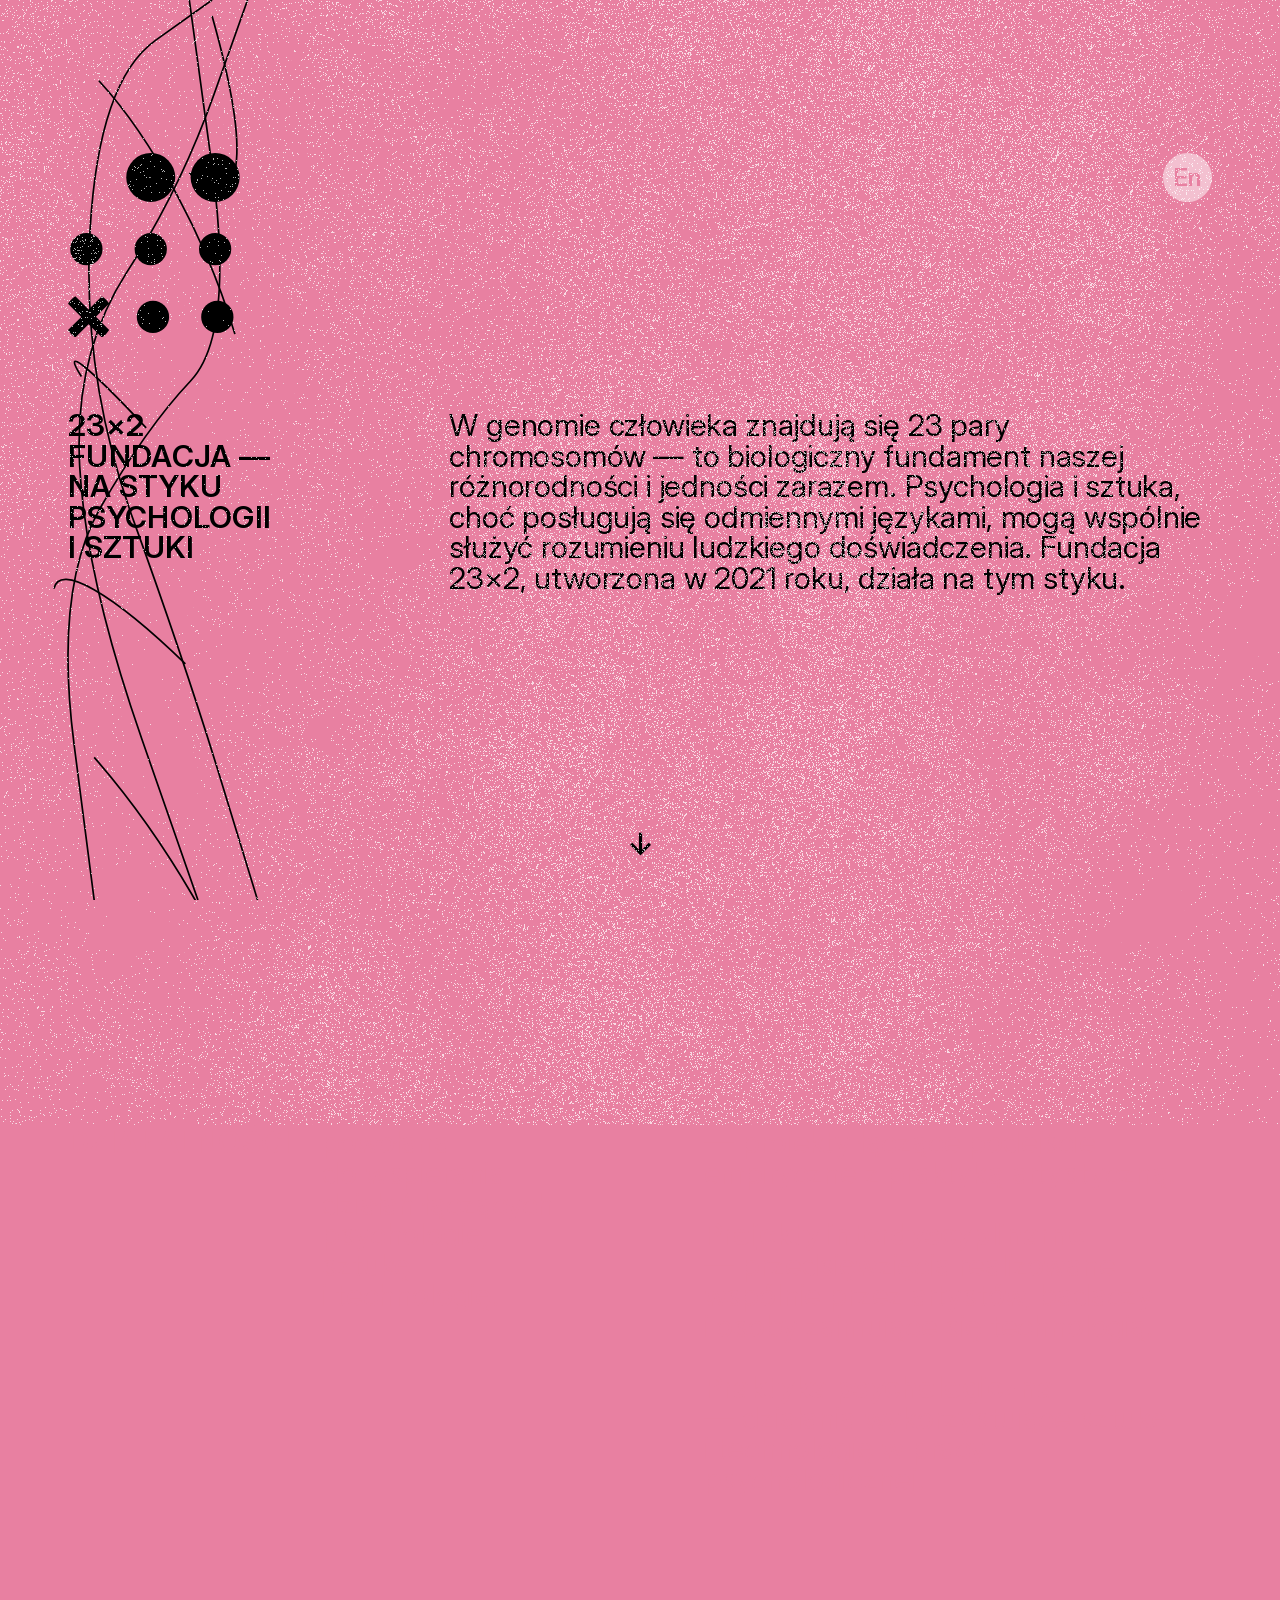
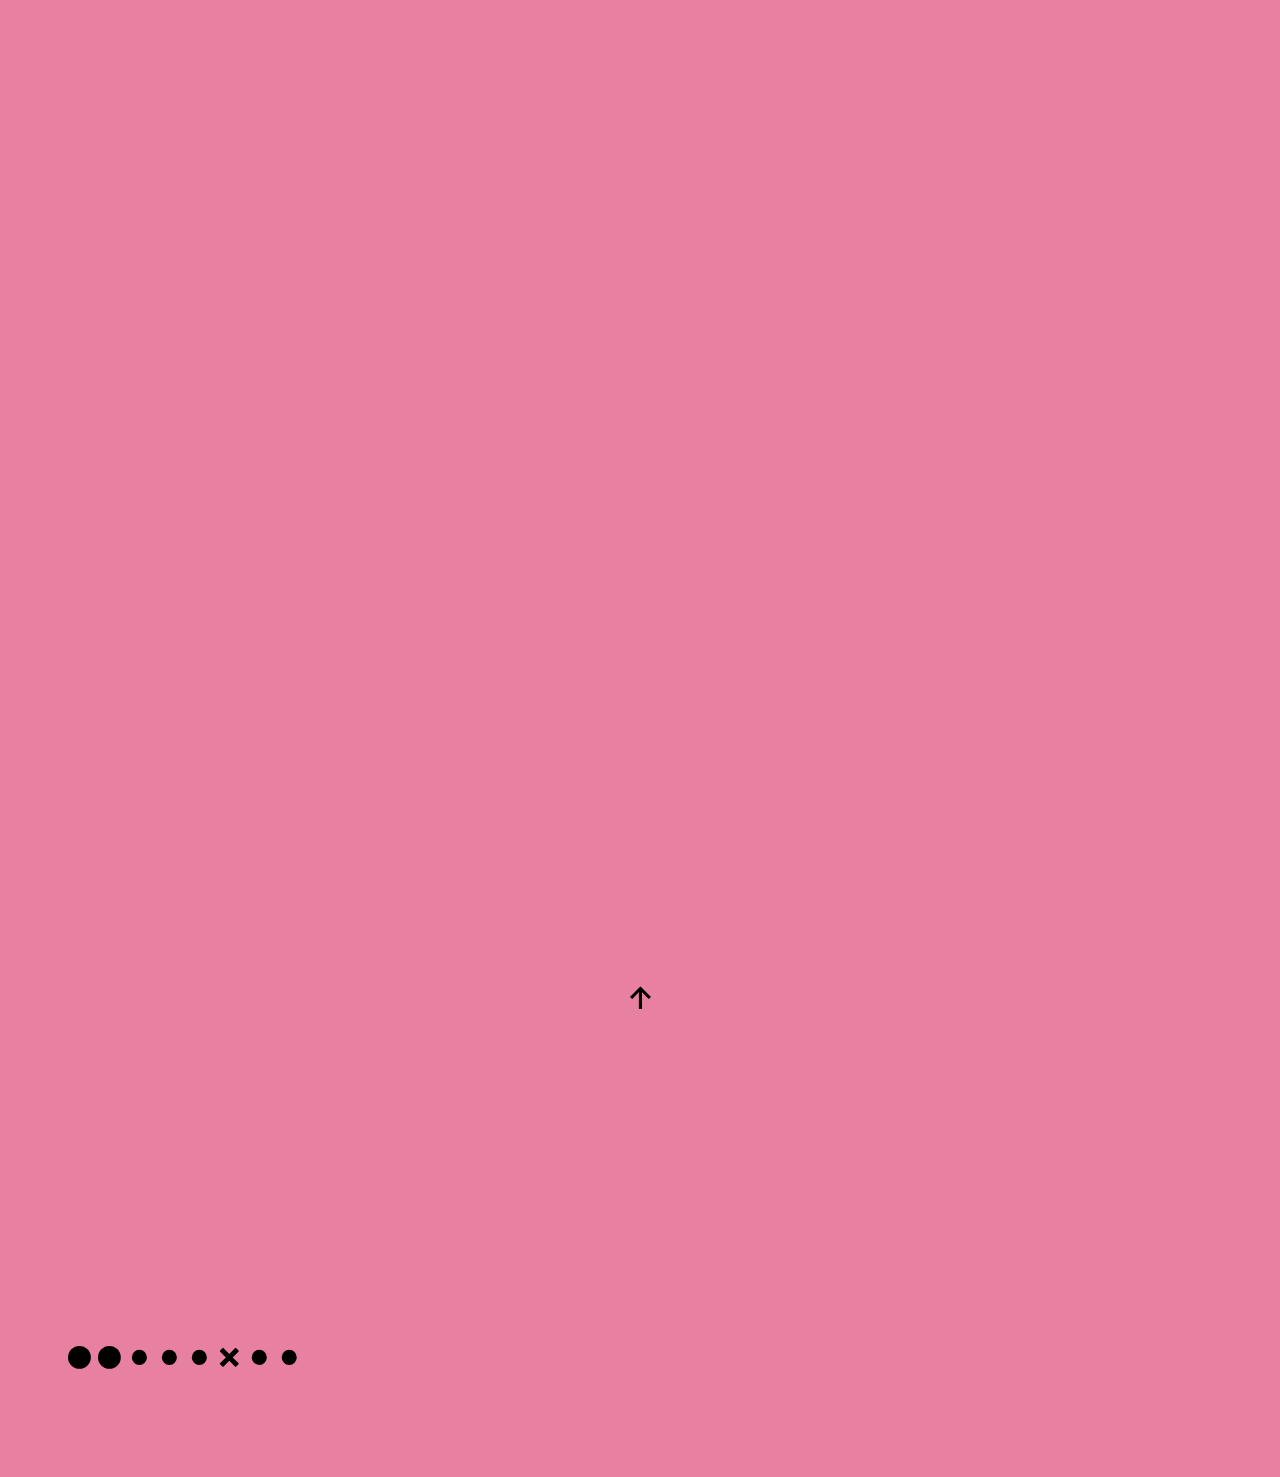
==== commit 38235194: "Updates" ====
--- a/en/index.html
+++ b/en/index.html
@@ -17,8 +17,8 @@
     const initialLang = hasEnParam ? 'en' : 'pl';
     document.documentElement.lang = initialLang === 'pl' ? 'pl-PL' : 'en-US';
   </script>
-  <script type="module" crossorigin="" src="/assets/index-BSpzzsOm.js"></script>
-  <link rel="modulepreload" crossorigin="" href="/assets/analytics-BAuRCnd7.js">
+  <script type="module" crossorigin="" src="/assets/index-DkMN3RLD.js"></script>
+  <link rel="modulepreload" crossorigin="" href="/assets/analytics-BtZYvhCz.js">
   <link rel="stylesheet" crossorigin="" href="/assets/analytics-CX2xK2qu.css">
 <link rel="alternate" hreflang="pl" href="https://23x2.org/"><link rel="alternate" hreflang="en" href="https://23x2.org/?EN"><link rel="alternate" hreflang="x-default" href="https://23x2.org/"></head>
 
@@ -53,10 +53,10 @@
     </r-cell>
 
     <r-cell span="3" span-s="row" class="margin-b-2">
-      <h2 data-translate="title-23x2">23×2<br>Foundation<br>— At The Intersection Of Psychology<br>And Art</h2>
+      <h2 data-translate="title-23x2">23×2<br>Foundation<br>— at the intersection of psychology<br>and art</h2>
     </r-cell>
     <r-cell span="6" span-s="row" class="margin-b-6">
-      <p data-translate="paragraph-chromosomes">Within every human genome are 23 pairs of chromosomes — the biological foundation of both our diversity and our unity. Psychology and art, though they use different languages, can complement one another in the effort to understand human experience. Established in 2021, the 23×2 Foundation works at this intersection.</p>
+      <p data-translate="paragraph-chromosomes">The human genome carries 23 pairs of chromosomes — the biological foundation of both our diversity and our unity. Psychology and art, though they use different languages, can complement one another in the effort to understand human experience. Established in 2021, the 23×2 Foundation works at this intersection.</p>
       </r-cell>
 
         <r-cell span="row" class="down animated-character"><a href="#more">↓</a></r-cell>
@@ -66,7 +66,7 @@
           <h2 data-translate="title-assumptions">Areas<br>of work</h2>
         </r-cell>
         <r-cell span="3-4" span-s="row">
-          <p data-translate="paragraph-goal">The Foundation was established to support work at the intersection of psychology, art, and technology.</p>
+          <p data-translate="paragraph-goal">The Foundation was established to support work where psychology, art and technology meet.</p>
           </r-cell>
           <r-cell span="6-9" span-s="row" class="margin-b-8">
           <p data-translate="paragraph-research"><strong>Research</strong><br> — projects combining empirical inquiry with artistic practice.</p>
@@ -80,7 +80,7 @@
             <!-- Left blank, intentionally removed heading -->
           </r-cell>
           <r-cell span="4-9" span-s="row" class="margin-b-8">
-            <p data-translate="paragraph-development">The Foundation is developing its work gradually. We welcome contact from people and institutions active in these areas.</p>
+            <p data-translate="paragraph-development">The Foundation is at an early stage. So far it brings together artists, psychotherapists, psychologists and engineers. We also experiment with digital imaging systems, computational photography and tools for capturing and shaping visual material. We welcome contact from people and institutions active in these areas.</p>
           </r-cell>
 
           <r-cell span="row" class="spacer"></r-cell>
@@ -105,6 +105,7 @@
     <r-cell class="footer" span="3" span-s="row">      
       <p data-translate="footer-label">23×2 Foundation © 2021–2026</p>
       <p data-translate="supporters-link"><a href="/supporters/?EN">Supporters</a></p>
+      <p data-translate="github-link"><a href="https://github.com/23x2">GitHub</a></p>
       <svg id="logo-vertical" xmlns="http://www.w3.org/2000/svg" width="33%" viewBox="0 0 277.51 27.66">
         <path d="M188.18,2.2c-.81.52-1.59,1.14-2.3,1.85s-1.33,1.49-1.85,2.3l7.48,7.48-7.48,7.48c.52.82,1.14,1.59,1.85,2.3s1.49,1.33,2.3,1.85l7.48-7.48,7.48,7.48c.82-.52,1.59-1.14,2.3-1.85s1.33-1.49,1.85-2.3l-7.48-7.48,7.48-7.48c-.52-.82-1.14-1.59-1.85-2.3s-1.49-1.33-2.3-1.85l-7.48,7.48-7.48-7.48Z" style="fill: #ee4623;"></path>
         <circle cx="50.19" cy="13.83" r="13.83" style="fill: #fbae17;"></circle>
@@ -117,7 +118,7 @@
       </svg>
     </r-cell>
     <r-cell class="footer" span="4-9" span-s="row">
-      <p data-translate="footer-description">This website does not process personal data or use cookies.<br>It runs on renewable energy.</p>
+      <p data-translate="footer-description">This website does not use cookies.<br>It runs on renewable energy.</p>
       <p style="margin-top: calc(var(--unit) * 4);"><a href="mailto:fundacja@23x2.org" data-translate="cta-contact">Get in touch</a></p>
     </r-cell>
     
